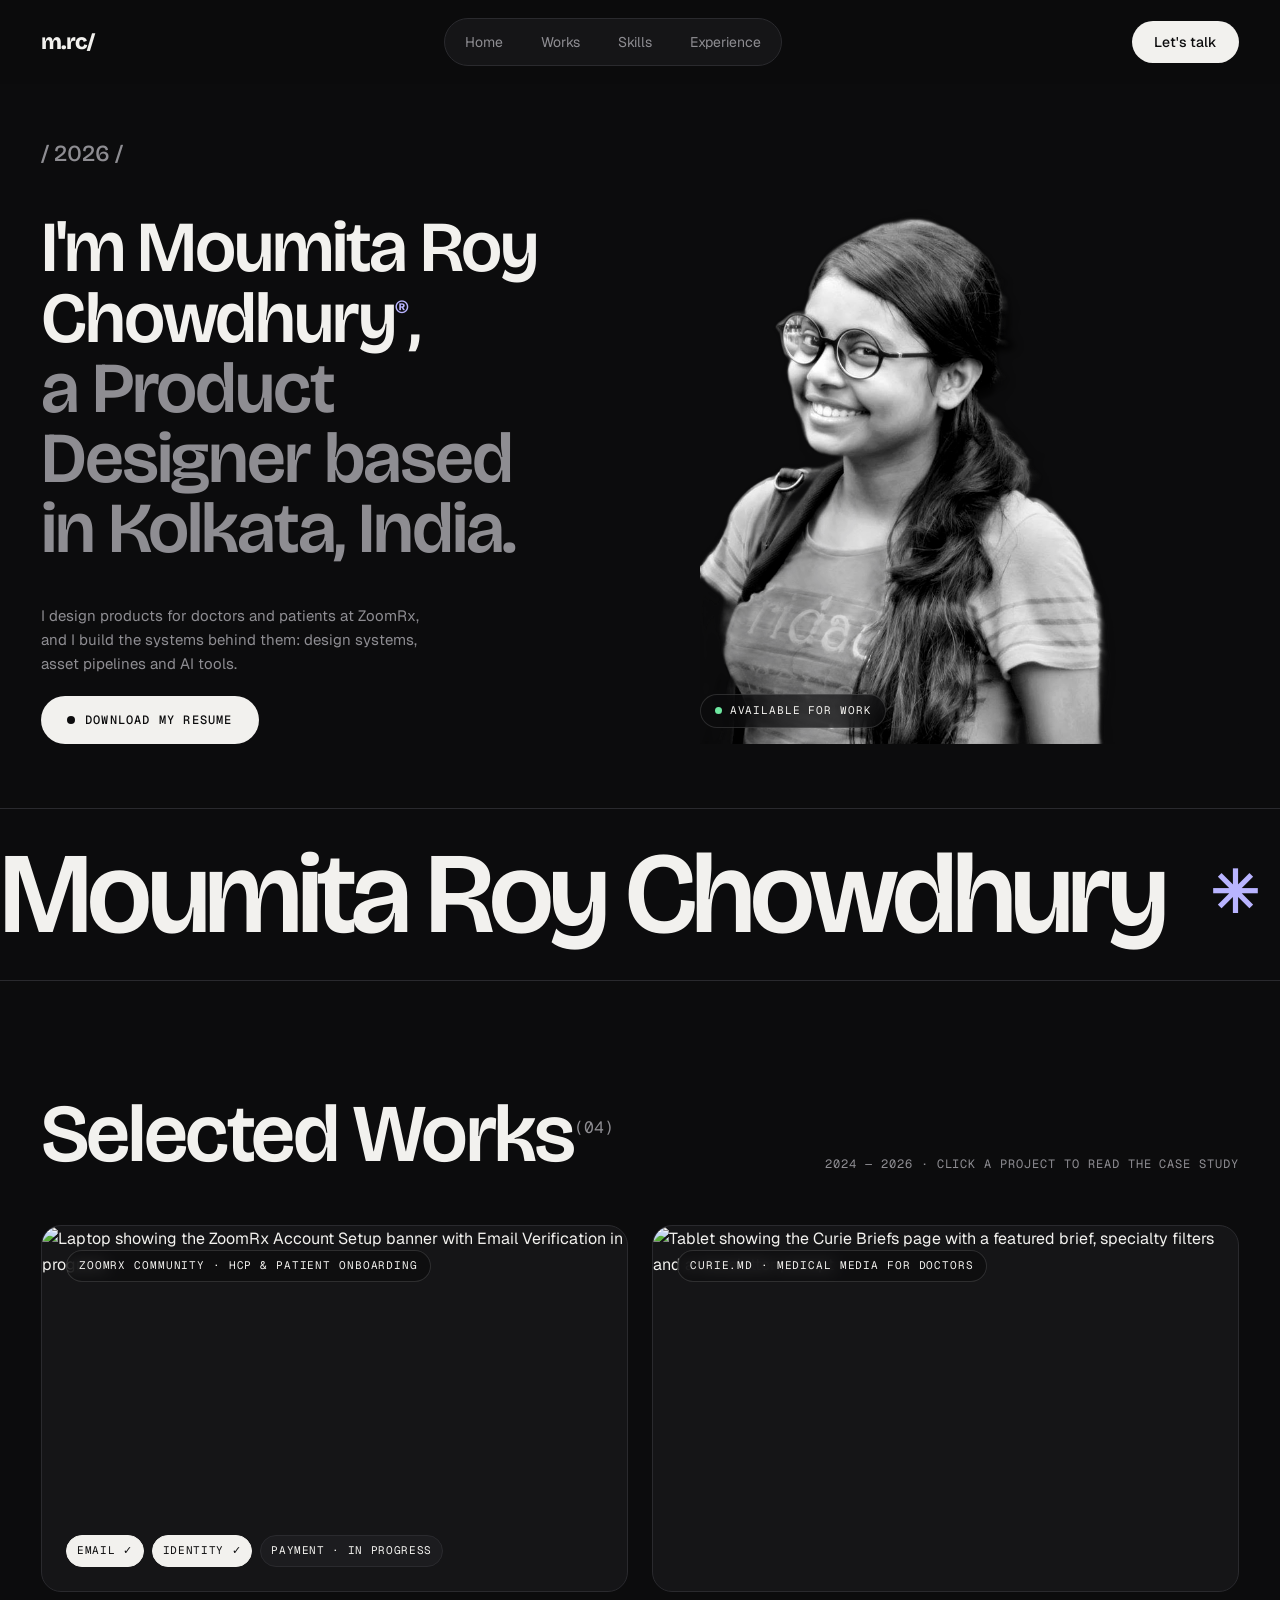
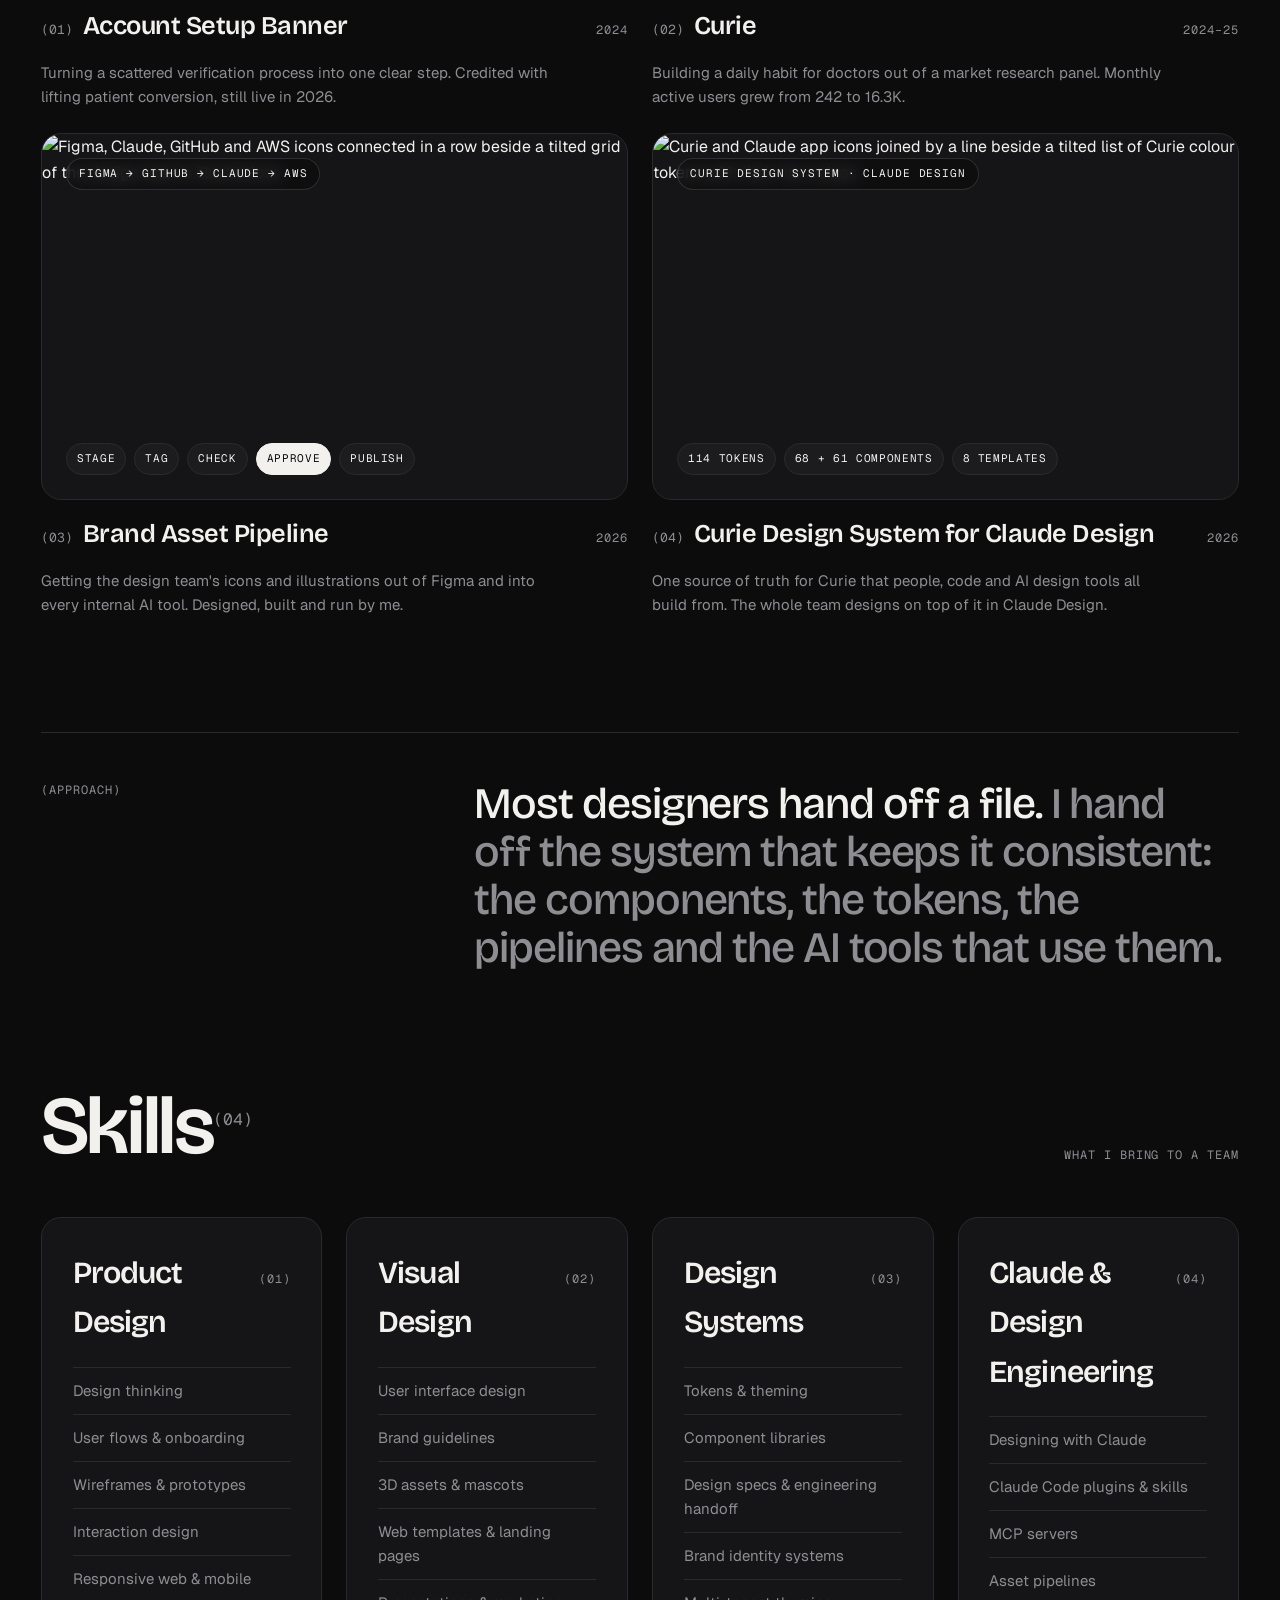
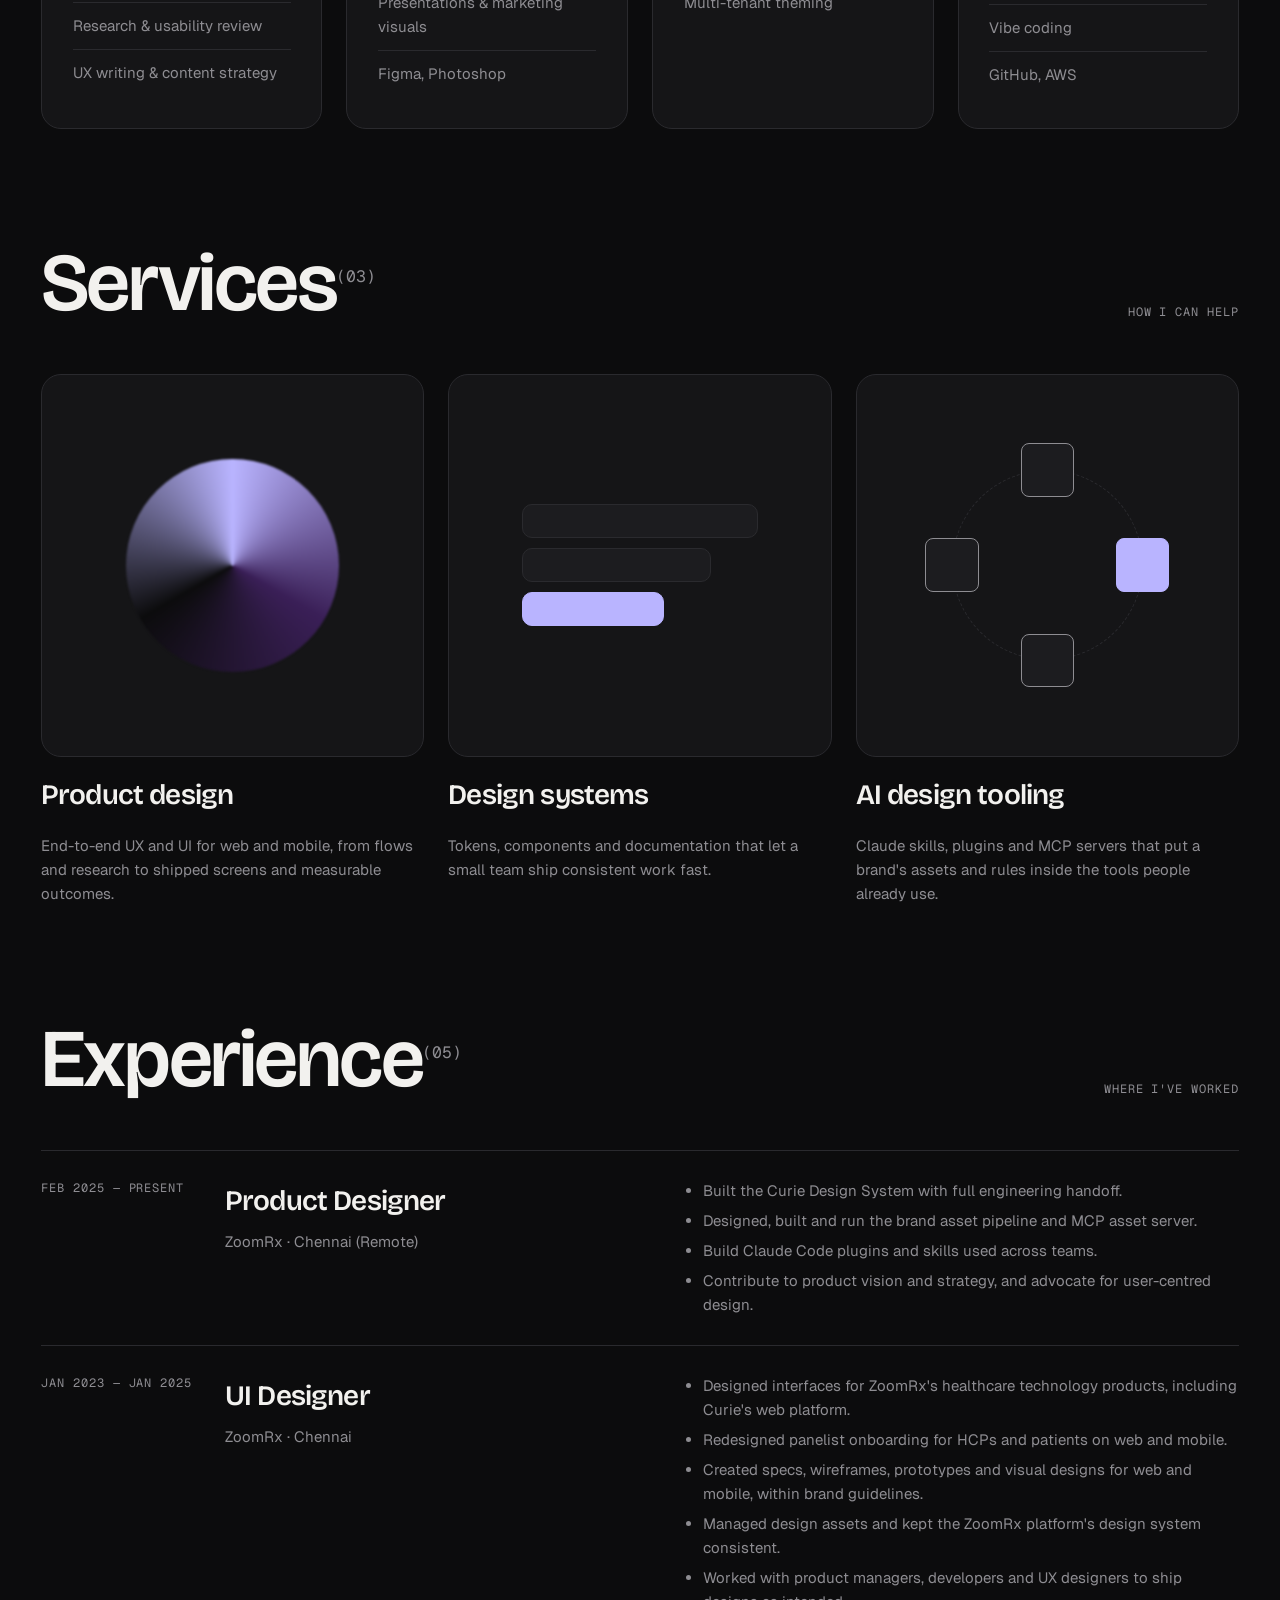
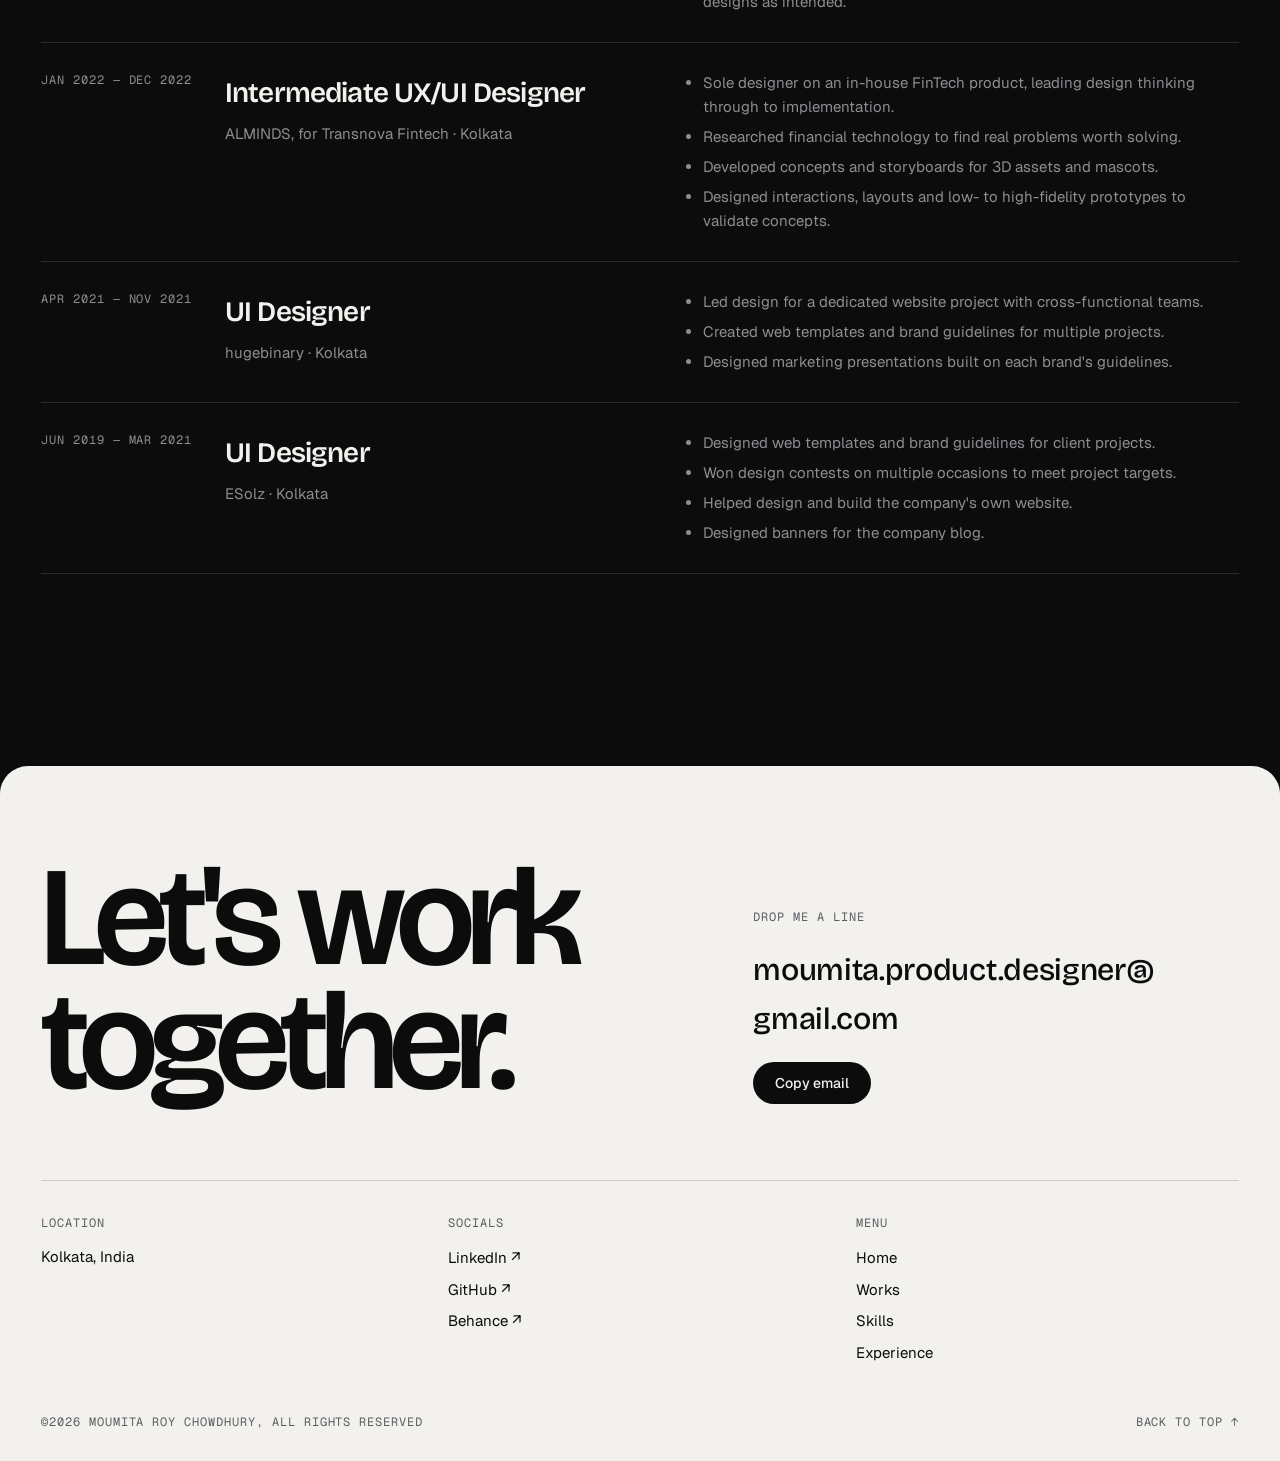
==== index.html @ 8d5f1457 "initial commit commit" ====
<!doctype html>
<html lang="en">
<head>
<meta charset="utf-8">
<meta name="viewport" content="width=device-width, initial-scale=1">
<title>Moumita Roy Chowdhury</title>
<meta name="description" content="Moumita Roy Chowdhury, product designer based in Kolkata, India. Designs products and builds the systems behind them.">
<link rel="preconnect" href="https://fonts.googleapis.com">
<link rel="preconnect" href="https://fonts.gstatic.com" crossorigin>
<link rel="stylesheet" href="https://fonts.googleapis.com/css2?family=Bricolage+Grotesque:opsz,wght@12..96,400..800&family=Geist:wght@400;500;600&family=Geist+Mono:wght@400;500&display=swap">
<link rel="stylesheet" href="styles.css">
</head>
<body>


<header class="nav">
  <div class="wrap">
    <a class="logo" href="#top">m.rc/</a>
    <ul id="nav-links">
      <li><a href="#top">Home</a></li>
      <li><a href="#work">Works</a></li>
      <li><a href="#skills">Skills</a></li>
      <li><a href="#experience">Experience</a></li>
    </ul>
    <a class="btn" href="#contact">Let's talk</a>
    <button class="menu-btn" type="button" aria-expanded="false" aria-controls="nav-links" aria-label="Open menu"><span></span><span></span></button>
  </div>
</header>

<main id="top">
  <section class="wrap hero">
    <div class="hero-text">
      <span class="year">/ 2026 /</span>
      <h1>I'm Moumita Roy Chowdhury<sup>®</sup>, <span class="dim">a Product Designer based in Kolkata, India.</span></h1>
      <div class="hero-foot">
        <p>I design products for doctors and patients at ZoomRx, and I build the systems behind them: design systems, asset pipelines and AI tools.</p>
        <a class="btn caps" href="Resume-Moumita.pdf" target="_blank" rel="noopener" type="application/pdf"><span class="dot"></span>Download my resume</a>
      </div>
    </div>
    <figure class="hero-img">
      <img src="moumita.png" alt="Cut-out portrait of Moumita Roy Chowdhury, smiling, wearing round glasses">
      <figcaption><span class="chip"><span class="live"></span>Available for work</span></figcaption>
    </figure>
  </section>

  <div class="marquee" aria-hidden="true">
    <div class="track">
      <span>Moumita Roy Chowdhury <i>✳</i></span><span class="outline">Product Designer <i>✳</i></span><span>Systems Builder <i>✳</i></span><span class="outline">Kolkata <i>✳</i></span>
      <span>Moumita Roy Chowdhury <i>✳</i></span><span class="outline">Product Designer <i>✳</i></span><span>Systems Builder <i>✳</i></span><span class="outline">Kolkata <i>✳</i></span>
    </div>
  </div>

  <section class="wrap sec" id="work">
    <div class="head">
      <h2>Selected Works<sup>(04)</sup></h2>
      <span class="mono">2024 — 2026 · click a project to read the case study</span>
    </div>
    <div class="grid">
      <a class="card" href="account-setup-banner.html">
        <div class="cover"><img class="thumb" src="images/account-setup-banner.webp" alt="Laptop showing the ZoomRx Account Setup banner with Email Verification in progress"><div class="tags"><small>ZoomRx Community · HCP &amp; patient onboarding</small><div class="steps"><b class="on">Email ✓</b><b class="on">Identity ✓</b><b>Payment · In progress</b></div></div><span class="view">View</span></div>
        <div class="card-row"><h3><span>(01)</span>Account Setup Banner</h3><span class="mono">2024</span></div>
        <p>Turning a scattered verification process into one clear step. Credited with lifting patient conversion, still live in 2026.</p>
      </a>
      <a class="card" href="curie.html">
        <div class="cover"><img class="thumb" src="images/curie.webp" alt="Tablet showing the Curie Briefs page with a featured brief, specialty filters and a newsletter prompt"><div class="tags"><small>curie.md · Medical media for doctors</small></div><span class="view">View</span></div>
        <div class="card-row"><h3><span>(02)</span>Curie</h3><span class="mono">2024–25</span></div>
        <p>Building a daily habit for doctors out of a market research panel. Monthly active users grew from 242 to 16.3K.</p>
      </a>
      <a class="card" href="brand-asset-pipeline.html">
        <div class="cover"><img class="thumb" src="images/brand-asset-pipeline.webp" alt="Figma, Claude, GitHub and AWS icons connected in a row beside a tilted grid of the design team's illustrations"><div class="tags"><small>Figma → GitHub → Claude → AWS</small><div class="steps"><b>Stage</b><b>Tag</b><b>Check</b><b class="on">Approve</b><b>Publish</b></div></div><span class="view">View</span></div>
        <div class="card-row"><h3><span>(03)</span>Brand Asset Pipeline</h3><span class="mono">2026</span></div>
        <p>Getting the design team's icons and illustrations out of Figma and into every internal AI tool. Designed, built and run by me.</p>
      </a>
      <a class="card" href="curie-design-system.html">
        <div class="cover"><img class="thumb" src="images/curie-design-system.webp" alt="Curie and Claude app icons joined by a line beside a tilted list of Curie colour tokens with their hex values"><div class="tags"><small>Curie Design System · Claude Design</small><div class="steps"><b>114 tokens</b><b>68 + 61 components</b><b>8 templates</b></div></div><span class="view">View</span></div>
        <div class="card-row"><h3><span>(04)</span>Curie Design System for Claude Design</h3><span class="mono">2026</span></div>
        <p>One source of truth for Curie that people, code and AI design tools all build from. The whole team designs on top of it in Claude Design.</p>
      </a>
    </div>
  </section>

  <section class="wrap">
    <div class="manifesto">
      <span class="mono">(Approach)</span>
      <p class="big">Most designers hand off a file. <span>I hand off the system that keeps it consistent: the components, the tokens, the pipelines and the AI tools that use them.</span></p>
    </div>
  </section>

  <section class="wrap sec" id="skills">
    <div class="head">
      <h2>Skills<sup>(04)</sup></h2>
      <span class="mono">What I bring to a team</span>
    </div>
    <div class="skills">
      <div class="skill"><div class="skill-top"><h3>Product Design</h3><span class="mono">(01)</span></div>
        <ul><li>Design thinking</li><li>User flows &amp; onboarding</li><li>Wireframes &amp; prototypes</li><li>Interaction design</li><li>Responsive web &amp; mobile</li><li>Research &amp; usability review</li><li>UX writing &amp; content strategy</li></ul></div>
      <div class="skill"><div class="skill-top"><h3>Visual Design</h3><span class="mono">(02)</span></div>
        <ul><li>User interface design</li><li>Brand guidelines</li><li>3D assets &amp; mascots</li><li>Web templates &amp; landing pages</li><li>Presentations &amp; marketing visuals</li><li>Figma, Photoshop</li></ul></div>
      <div class="skill"><div class="skill-top"><h3>Design Systems</h3><span class="mono">(03)</span></div>
        <ul><li>Tokens &amp; theming</li><li>Component libraries</li><li>Design specs &amp; engineering handoff</li><li>Brand identity systems</li><li>Multi-tenant theming</li></ul></div>
      <div class="skill"><div class="skill-top"><h3>Claude &amp; Design Engineering</h3><span class="mono">(04)</span></div>
        <ul><li>Designing with Claude</li><li>Claude Code plugins &amp; skills</li><li>MCP servers</li><li>Asset pipelines</li><li>Vibe coding</li><li>GitHub, AWS</li></ul></div>
    </div>
  </section>

  <section class="wrap sec" style="padding-top:0">
    <div class="head">
      <h2>Services<sup>(03)</sup></h2>
      <span class="mono">How I can help</span>
    </div>
    <div class="services">
      <div class="svc"><div class="svc-art"><div class="orb"></div></div><h3>Product design</h3><p>End-to-end UX and UI for web and mobile, from flows and research to shipped screens and measurable outcomes.</p></div>
      <div class="svc"><div class="svc-art"><div class="stack"><i></i><i></i><i></i></div></div><h3>Design systems</h3><p>Tokens, components and documentation that let a small team ship consistent work fast.</p></div>
      <div class="svc"><div class="svc-art"><div class="nodes"><i></i><i></i><i></i><i></i></div></div><h3>AI design tooling</h3><p>Claude skills, plugins and MCP servers that put a brand's assets and rules inside the tools people already use.</p></div>
    </div>
  </section>

  <section class="wrap sec" id="experience" style="padding-top:0">
    <div class="head">
      <h2>Experience<sup>(05)</sup></h2>
      <span class="mono">Where I've worked</span>
    </div>
    <div class="exp">
      <div class="job">
        <span class="mono">Feb 2025 — Present</span>
        <div><h3>Product Designer</h3><p class="where">ZoomRx · Chennai (Remote)</p></div>
        <ul>
          <li>Built the Curie Design System with full engineering handoff.</li>
          <li>Designed, built and run the brand asset pipeline and MCP asset server.</li>
          <li>Build Claude Code plugins and skills used across teams.</li>
          <li>Contribute to product vision and strategy, and advocate for user-centred design.</li>
        </ul>
      </div>
      <div class="job">
        <span class="mono">Jan 2023 — Jan 2025</span>
        <div><h3>UI Designer</h3><p class="where">ZoomRx · Chennai</p></div>
        <ul>
          <li>Designed interfaces for ZoomRx's healthcare technology products, including Curie's web platform.</li>
          <li>Redesigned panelist onboarding for HCPs and patients on web and mobile.</li>
          <li>Created specs, wireframes, prototypes and visual designs for web and mobile, within brand guidelines.</li>
          <li>Managed design assets and kept the ZoomRx platform's design system consistent.</li>
          <li>Worked with product managers, developers and UX designers to ship designs as intended.</li>
        </ul>
      </div>
      <div class="job">
        <span class="mono">Jan 2022 — Dec 2022</span>
        <div><h3>Intermediate UX/UI Designer</h3><p class="where">ALMINDS, for Transnova Fintech · Kolkata</p></div>
        <ul>
          <li>Sole designer on an in-house FinTech product, leading design thinking through to implementation.</li>
          <li>Researched financial technology to find real problems worth solving.</li>
          <li>Developed concepts and storyboards for 3D assets and mascots.</li>
          <li>Designed interactions, layouts and low- to high-fidelity prototypes to validate concepts.</li>
        </ul>
      </div>
      <div class="job">
        <span class="mono">Apr 2021 — Nov 2021</span>
        <div><h3>UI Designer</h3><p class="where">hugebinary · Kolkata</p></div>
        <ul>
          <li>Led design for a dedicated website project with cross-functional teams.</li>
          <li>Created web templates and brand guidelines for multiple projects.</li>
          <li>Designed marketing presentations built on each brand's guidelines.</li>
        </ul>
      </div>
      <div class="job">
        <span class="mono">Jun 2019 — Mar 2021</span>
        <div><h3>UI Designer</h3><p class="where">ESolz · Kolkata</p></div>
        <ul>
          <li>Designed web templates and brand guidelines for client projects.</li>
          <li>Won design contests on multiple occasions to meet project targets.</li>
          <li>Helped design and build the company's own website.</li>
          <li>Designed banners for the company blog.</li>
        </ul>
      </div>
    </div>
  </section>
</main>

<footer class="footer" id="contact">
  <div class="wrap">
    <div class="f-top">
      <h2>Let's work<br>together.</h2>
      <div class="f-cta">
        <span class="mono">Drop me a line</span>
        <span class="mail" id="email">moumita.product.designer@<br>gmail.com</span>
        <button class="copy" id="copyBtn" type="button">Copy email</button>
      </div>
    </div>
    <div class="f-grid">
      <div><span class="mono">Location</span><p>Kolkata, India</p></div>
      <div><span class="mono">Socials</span><ul><li><a href="https://www.linkedin.com/in/moumita-roy-chowdhury-359798179/" target="_blank" rel="noopener">LinkedIn ↗</a></li><li><a href="https://github.com/" target="_blank" rel="noopener">GitHub ↗</a></li><li><a href="https://www.behance.net/" target="_blank" rel="noopener">Behance ↗</a></li></ul></div>
      <div><span class="mono">Menu</span><ul><li><a href="#top">Home</a></li><li><a href="#work">Works</a></li><li><a href="#skills">Skills</a></li><li><a href="#experience">Experience</a></li></ul></div>
    </div>
    <div class="f-bottom">
      <span class="mono">©2026 Moumita Roy Chowdhury, all rights reserved</span>
      <a class="mono" href="#top" style="text-decoration:none">Back to top ↑</a>
    </div>
  </div>
</footer>


<script>
(function(){
  var nav=document.querySelector('.nav'),mb=document.querySelector('.menu-btn');
  if(nav&&mb){
    function setMenu(o){nav.classList.toggle('open',o);mb.setAttribute('aria-expanded',o);mb.setAttribute('aria-label',o?'Close menu':'Open menu')}
    mb.addEventListener('click',function(){setMenu(!nav.classList.contains('open'))});
    nav.querySelectorAll('ul a').forEach(function(a){a.addEventListener('click',function(){setMenu(false)})});
    document.addEventListener('keydown',function(e){if(e.key==='Escape')setMenu(false)});
  }
  var btn=document.getElementById('copyBtn'),el=document.getElementById('email');
  btn.addEventListener('click',function(){
    var t=el.textContent.trim();
    function done(){btn.textContent='Copied';setTimeout(function(){btn.textContent='Copy email'},1800)}
    function fb(){var r=document.createRange();r.selectNodeContents(el);var s=getSelection();s.removeAllRanges();s.addRange(r);btn.textContent='Selected, press Ctrl+C'}
    try{navigator.clipboard.writeText(t).then(done,fb)}catch(e){fb()}
  });
})();
</script>

</body>
</html>
---- styles.css ----
:root{
  --bg:#0C0C0D; --panel:#151517; --panel-2:#1C1C1F; --ink:#F2F1EE; --muted:#8E8D92; --line:#2A2A2E;
  --accent:#B9B4FF; --on-ink:#0C0C0D;
  --f-display:"Bricolage Grotesque","Helvetica Neue",Arial,sans-serif;
  --f-body:"Geist","Helvetica Neue",Arial,sans-serif;
  --f-mono:"Geist Mono",ui-monospace,Menlo,monospace;
  --gutter:clamp(16px,3.2vw,48px);
  color-scheme:dark;
}
*{box-sizing:border-box}
html{scroll-behavior:smooth}
body{background:var(--bg);color:var(--ink);font:400 16px/1.6 var(--f-body);margin:0;-webkit-font-smoothing:antialiased}
@media (prefers-reduced-motion:reduce){html{scroll-behavior:auto}*{animation:none!important;transition:none!important}}
a{color:inherit}
:focus-visible{outline:2px solid var(--accent);outline-offset:3px;border-radius:6px}
h1,h2,h3{font-family:var(--f-display);font-weight:700;margin:0;letter-spacing:-.03em;text-wrap:balance}
p{margin:0}
.wrap{padding-inline:var(--gutter);max-width:1480px;margin:0 auto}
.mono{font-family:var(--f-mono);font-size:12px;letter-spacing:.08em;text-transform:uppercase;color:var(--muted)}
.btn{display:inline-flex;align-items:center;gap:10px;background:var(--ink);color:var(--on-ink);text-decoration:none;border:0;cursor:pointer;font:500 14px var(--f-body);padding:12px 22px;border-radius:999px;transition:transform .2s,background .2s}
.btn:hover{background:var(--accent);transform:translateY(-1px)}
.btn.caps{font-family:var(--f-mono);font-size:12px;letter-spacing:.1em;text-transform:uppercase;padding:16px 26px}
.btn .dot{width:8px;height:8px;border-radius:50%;background:currentColor}

/* nav */
.nav{position:sticky;top:env(safe-area-inset-top,0px);z-index:20;background:color-mix(in srgb,var(--bg) 82%,transparent);backdrop-filter:blur(12px)}
.nav .wrap{display:flex;align-items:center;justify-content:space-between;gap:16px;padding-block:18px}
.logo{font-family:var(--f-display);font-weight:800;font-size:22px;text-decoration:none;letter-spacing:-.04em}
.nav ul{display:flex;gap:6px;list-style:none;margin:0;padding:4px;border:1px solid var(--line);border-radius:999px;background:var(--panel)}
.nav ul a{display:block;text-decoration:none;font-size:14px;color:var(--muted);padding:8px 16px;border-radius:999px;transition:background .2s,color .2s}
.nav ul a:hover{background:var(--panel-2);color:var(--ink)}
.menu-btn{display:none;width:44px;height:44px;border-radius:50%;border:1px solid var(--line);background:var(--panel);cursor:pointer;flex-direction:column;align-items:center;justify-content:center;gap:5px;padding:0}
.menu-btn span{display:block;width:16px;height:1.5px;background:var(--ink);transition:transform .2s}
.nav.open .menu-btn span:first-child{transform:translateY(3.25px) rotate(45deg)}
.nav.open .menu-btn span:last-child{transform:translateY(-3.25px) rotate(-45deg)}
@media (max-width:820px){
  .nav .wrap{flex-wrap:wrap}
  .nav .logo{margin-right:auto}
  .menu-btn{display:inline-flex}
  .nav ul{display:none;order:3;flex-basis:100%;flex-direction:column;gap:2px;border-radius:16px;padding:6px}
  .nav.open ul{display:flex}
  .nav ul a{padding:12px 14px;font-size:16px;color:var(--ink);border-radius:10px}
}

/* hero */
.hero{display:grid;grid-template-columns:minmax(0,1.15fr) minmax(0,1fr);gap:clamp(20px,3vw,40px);padding-block:clamp(24px,4vw,56px) clamp(32px,5vw,64px);align-items:end}
.hero-text{display:flex;flex-direction:column;justify-content:space-between;gap:40px;min-width:0}
.year{font-family:var(--f-display);font-weight:500;font-size:clamp(18px,1.8vw,24px);color:var(--muted);letter-spacing:-.01em}
.hero h1{font-size:clamp(40px,5.6vw,88px);line-height:.98;font-weight:600}
.hero h1 .dim{color:var(--muted)}
.hero h1 sup{font-size:.32em;vertical-align:super;font-family:var(--f-mono);color:var(--accent);letter-spacing:0}
.hero-foot{display:flex;justify-content:space-between;align-items:end;gap:20px;flex-wrap:wrap}
.hero-foot p{max-width:40ch;color:var(--muted);font-size:15px}
.hero-img{position:relative;margin:0;display:flex;flex-direction:column;justify-content:flex-end;min-width:0}
.hero-img img{display:block;width:100%;max-width:100%;height:auto;filter:contrast(1.05)}
.hero-img figcaption{position:absolute;left:0;right:0;bottom:16px;display:flex;justify-content:space-between;gap:12px}
.chip{background:color-mix(in srgb,var(--bg) 70%,transparent);backdrop-filter:blur(8px);border:1px solid color-mix(in srgb,var(--ink) 14%,transparent);border-radius:999px;padding:7px 14px;font-family:var(--f-mono);font-size:11px;letter-spacing:.08em;text-transform:uppercase}
.chip .live{display:inline-block;width:7px;height:7px;border-radius:50%;background:#6EE7A0;margin-right:8px;box-shadow:0 0 0 0 rgba(110,231,160,.6);animation:pulse 2s infinite}
@keyframes pulse{70%{box-shadow:0 0 0 8px rgba(110,231,160,0)}100%{box-shadow:0 0 0 0 rgba(110,231,160,0)}}
@media (max-width:900px){.hero{grid-template-columns:1fr}.hero-img{max-width:520px}}

/* marquee */
.marquee{border-block:1px solid var(--line);overflow:hidden;padding-block:clamp(16px,2.4vw,28px)}
.track{display:flex;width:max-content;animation:scroll 38s linear infinite}
.track span{font-family:var(--f-display);font-weight:600;font-size:clamp(48px,9vw,140px);line-height:1;letter-spacing:-.04em;white-space:nowrap;padding-right:.4em;display:flex;align-items:center;gap:.4em}
.track span i{font-style:normal;color:var(--accent);font-size:.5em}
.track span.outline{color:transparent;-webkit-text-stroke:1.5px var(--ink)}
@keyframes scroll{to{transform:translateX(-50%)}}

/* section heads */
section{scroll-margin-top:80px}
.sec{padding-block:clamp(64px,9vw,128px)}
.head{display:flex;justify-content:space-between;align-items:end;gap:16px;flex-wrap:wrap;margin-bottom:clamp(28px,4vw,56px)}
.head h2{font-size:clamp(40px,6.4vw,96px);line-height:.95;font-weight:600}
.head h2 sup{font-family:var(--f-mono);font-size:.2em;color:var(--muted);vertical-align:super;letter-spacing:0;font-weight:400}

/* work grid */
.grid{display:grid;grid-template-columns:repeat(2,minmax(0,1fr));gap:clamp(16px,2vw,24px)}
.card{all:unset;box-sizing:border-box;cursor:pointer;text-decoration:none;color:inherit;display:flex;flex-direction:column;gap:14px;min-width:0}
.card:focus-visible{outline:2px solid var(--accent);outline-offset:6px;border-radius:20px}
.cover{position:relative;aspect-ratio:16/10;border-radius:20px;overflow:hidden;background:var(--panel);border:1px solid var(--line);transition:transform .5s cubic-bezier(.2,.7,.2,1)}
.card:hover .cover{transform:scale(.985)}
.thumb{position:absolute;inset:0;width:100%;height:100%;object-fit:cover;display:block}
.cover .view{position:absolute;top:50%;left:50%;width:96px;height:96px;margin:-48px 0 0 -48px;border-radius:50%;background:var(--ink);color:var(--on-ink);display:grid;place-items:center;font-family:var(--f-mono);font-size:11px;letter-spacing:.1em;text-transform:uppercase;transform:scale(0);transition:transform .35s cubic-bezier(.2,.7,.2,1)}
.card:hover .view,.card:focus-visible .view{transform:scale(1)}
.cover::after{content:"";position:absolute;inset:0;z-index:1;background:rgba(0,0,0,.55);opacity:0;pointer-events:none;transition:opacity .35s ease}
a.card:hover .cover::after,a.card:focus-visible .cover::after{opacity:1}
.cover .view{z-index:2}
.card-row{display:flex;justify-content:space-between;align-items:baseline;gap:4px 12px;flex-wrap:wrap}
.card-row h3{font-size:clamp(20px,2vw,28px);font-weight:600;letter-spacing:-.02em}
.card-row h3 span{font-family:var(--f-mono);font-size:13px;font-weight:400;color:var(--muted);letter-spacing:0;margin-right:10px}
.card p{color:var(--muted);font-size:15px;max-width:52ch}
@media (max-width:760px){.grid{grid-template-columns:1fr}}

/* tags overlaid on thumbnails */
.tags{position:absolute;inset:0;padding:clamp(14px,2vw,24px);display:flex;flex-direction:column;justify-content:space-between;align-items:flex-start;pointer-events:none}
.tags small{font-family:var(--f-mono);font-size:11px;letter-spacing:.08em;text-transform:uppercase;color:var(--ink);background:color-mix(in srgb,var(--bg) 70%,transparent);backdrop-filter:blur(8px);border:1px solid color-mix(in srgb,var(--ink) 14%,transparent);border-radius:999px;padding:6px 12px}
.steps{display:flex;gap:8px;flex-wrap:wrap}
.steps b{font-family:var(--f-mono);font-weight:400;font-size:11px;letter-spacing:.06em;text-transform:uppercase;padding:6px 10px;border-radius:999px;border:1px solid var(--line);background:var(--panel-2)}
.steps b.on{background:var(--ink);color:var(--on-ink);border-color:var(--ink)}

/* manifesto */
.manifesto{display:grid;grid-template-columns:minmax(0,1fr) minmax(0,2fr);gap:clamp(24px,4vw,64px);border-top:1px solid var(--line);padding-top:clamp(32px,4vw,48px)}
.manifesto p.big{font-family:var(--f-display);font-weight:500;font-size:clamp(26px,3.4vw,50px);line-height:1.1;letter-spacing:-.025em;text-wrap:balance}
.manifesto p.big span{color:var(--muted)}
@media (max-width:760px){.manifesto{grid-template-columns:1fr}}

/* skills */
.skills{display:grid;grid-template-columns:repeat(4,minmax(0,1fr));gap:clamp(16px,2vw,24px)}
.skill{background:var(--panel);border:1px solid var(--line);border-radius:20px;padding:clamp(20px,2.4vw,32px);display:flex;flex-direction:column;gap:20px;min-width:0}
.skill-top{display:flex;justify-content:space-between;align-items:baseline;gap:12px}
.skill h3{font-size:clamp(24px,2.4vw,32px);font-weight:600}
.skill ul{list-style:none;margin:0;padding:0}
.skill li{padding-block:11px;border-top:1px solid var(--line);color:var(--muted);font-size:15px;display:flex;justify-content:space-between;gap:12px;transition:color .2s,padding .2s}
.skill li:hover{color:var(--ink);padding-left:6px}
@media (max-width:1100px){.skills{grid-template-columns:repeat(2,minmax(0,1fr))}}
@media (max-width:640px){.skills{grid-template-columns:1fr}}

/* services */
.services{display:grid;grid-template-columns:repeat(3,minmax(0,1fr));gap:clamp(16px,2vw,24px)}
.svc{display:flex;flex-direction:column;gap:16px;min-width:0}
.svc-art{aspect-ratio:1/1;border-radius:20px;background:var(--panel);border:1px solid var(--line);overflow:hidden;position:relative;display:grid;place-items:center}
.svc h3{font-size:clamp(22px,2.2vw,30px);font-weight:600}
.svc p{color:var(--muted);font-size:15px}
.orb{width:56%;aspect-ratio:1;border-radius:50%;background:conic-gradient(from 0deg,#B9B4FF,#3A1F57,#0C0C0D,#B9B4FF);filter:blur(1px);animation:spin 14s linear infinite}
.stack{display:grid;gap:10px;width:62%}
.stack i{display:block;height:34px;border-radius:10px;background:var(--panel-2);border:1px solid var(--line);animation:slide 4s ease-in-out infinite}
.stack i:nth-child(2){width:80%;animation-delay:.3s}.stack i:nth-child(3){width:60%;animation-delay:.6s;background:var(--accent);border-color:var(--accent)}
.nodes{position:relative;width:64%;aspect-ratio:1}
.nodes i{position:absolute;width:22%;aspect-ratio:1;border-radius:8px;border:1px solid var(--muted);background:var(--panel-2)}
.nodes i:nth-child(1){left:0;top:39%}.nodes i:nth-child(2){left:39%;top:0}.nodes i:nth-child(3){left:39%;bottom:0}.nodes i:nth-child(4){right:0;top:39%;background:var(--accent);border-color:var(--accent);animation:blink 2.4s infinite}
.nodes::before{content:"";position:absolute;inset:11%;border:1px dashed var(--line);border-radius:50%;animation:spin 20s linear infinite}
@keyframes spin{to{transform:rotate(360deg)}}
@keyframes slide{50%{transform:translateX(8%)}}
@keyframes blink{50%{opacity:.4}}
@media (max-width:900px){.services{grid-template-columns:1fr}.svc-art{aspect-ratio:16/9}}

/* experience */
.exp{border-top:1px solid var(--line)}
.job{display:grid;grid-template-columns:minmax(0,10em) minmax(0,1.1fr) minmax(0,1.4fr);gap:24px;padding-block:28px;border-bottom:1px solid var(--line);transition:background .2s}
.job h3{font-size:clamp(22px,2.2vw,30px);font-weight:600}
.job .where{color:var(--muted);margin-top:6px;font-size:15px}
.job ul{margin:0;padding-left:18px;color:var(--muted);font-size:15px;display:grid;gap:6px}
.job.todo{opacity:.5}
@media (max-width:760px){.job{grid-template-columns:1fr;gap:10px}}

/* footer */
.footer{background:var(--ink);color:var(--on-ink);border-radius:28px 28px 0 0;margin-top:clamp(40px,6vw,80px);padding-block:clamp(48px,7vw,96px) 28px}
.footer .mono{color:#5E5D62}
.f-top{display:grid;grid-template-columns:minmax(0,1.4fr) minmax(0,1fr);gap:32px;align-items:end}
.footer h2{font-size:clamp(56px,11vw,180px);line-height:.88;letter-spacing:-.055em;font-weight:600}
.f-cta{display:flex;flex-direction:column;gap:18px;align-items:flex-start}
.mail{font-family:var(--f-display);font-size:clamp(20px,2.4vw,32px);font-weight:500;letter-spacing:-.01em;user-select:all;overflow-wrap:anywhere}
.copy{background:var(--on-ink);color:var(--ink);border:0;border-radius:999px;padding:12px 22px;font:500 14px var(--f-body);cursor:pointer}
.copy:hover{background:#3A3A40}
.f-grid{display:grid;grid-template-columns:repeat(3,minmax(0,1fr));gap:24px;margin-top:clamp(48px,6vw,80px);padding-top:28px;border-top:1px solid #CFCDC8}
.f-grid ul{list-style:none;margin:10px 0 0;padding:0;display:grid;gap:6px}
.f-grid a{text-decoration:none;font-size:15px}
.f-grid a:hover{text-decoration:underline}
.f-grid p{font-size:15px;margin-top:10px}
.f-bottom{display:flex;justify-content:space-between;gap:16px;flex-wrap:wrap;margin-top:48px}
@media (max-width:760px){.f-top,.f-grid{grid-template-columns:1fr}}

/* case study page */
.case-head{max-width:1100px;padding-block:clamp(32px,5vw,72px) clamp(28px,4vw,48px)}
.back{display:inline-flex;align-items:center;gap:8px;text-decoration:none;margin-bottom:clamp(28px,4vw,48px);transition:color .2s}
.back:hover{color:var(--ink)}
.case-thumb{margin:0 0 clamp(28px,4vw,48px);aspect-ratio:16/10;border-radius:20px;overflow:hidden;background:var(--panel);border:1px solid var(--line)}
.case-thumb img{width:100%;height:100%;object-fit:cover;display:block}
.case-head h1{font-size:clamp(44px,7vw,112px);line-height:.95;font-weight:600;margin:14px 0 18px}
.case-head h1.long{font-size:clamp(36px,5vw,72px);line-height:1}
.case-head h1 .dim{color:var(--muted)}
.case-head p.lede{color:var(--muted);font-size:clamp(17px,1.6vw,21px);max-width:60ch}
.case-page{max-width:1100px;padding-bottom:clamp(48px,7vw,96px)}
.next{display:flex;justify-content:space-between;align-items:end;gap:16px;flex-wrap:wrap;border-top:1px solid var(--line);padding-block:clamp(32px,4vw,48px);text-decoration:none}
.next h2{font-size:clamp(36px,6vw,88px);line-height:.95;font-weight:600;transition:color .2s}
.next:hover h2{color:var(--accent)}
.case{display:grid;grid-template-columns:minmax(0,1fr);gap:36px}
.facts{display:grid;grid-template-columns:repeat(auto-fit,minmax(180px,1fr));gap:1px;background:var(--line);border:1px solid var(--line);border-radius:14px;overflow:hidden}
.facts div{background:var(--panel);padding:16px;display:flex;flex-direction:column;gap:6px;min-width:0}
.facts p{font-size:14px;line-height:1.45}
.facts a{color:var(--accent)}
.case h3{font-size:22px;font-weight:600;margin-bottom:12px;letter-spacing:-.015em}
.two{display:grid;grid-template-columns:minmax(0,1fr) minmax(0,1fr);gap:clamp(24px,4vw,48px)}
@media (max-width:760px){.two{grid-template-columns:1fr}}
.prose p{color:var(--muted);max-width:62ch}
.prose p+p{margin-top:12px}
.prose b{color:var(--ink);font-weight:500}
.decisions{list-style:none;margin:0;padding:0;border-top:1px solid var(--line)}
.decisions li{display:grid;grid-template-columns:minmax(0,14em) minmax(0,1fr);gap:20px;padding-block:14px;border-bottom:1px solid var(--line);font-size:15px}
.decisions li b{font-weight:600}
.decisions li span{color:var(--muted)}
@media (max-width:600px){.decisions li{grid-template-columns:1fr;gap:4px}}
.scroll{overflow-x:auto}
.ba{width:100%;border-collapse:collapse;font-size:14px;font-variant-numeric:tabular-nums}
.ba th,.ba td{text-align:left;padding:10px 12px 10px 0;border-bottom:1px solid var(--line)}
.ba th{font-family:var(--f-mono);font-size:11px;letter-spacing:.06em;text-transform:uppercase;color:var(--muted);font-weight:500}
.ba td:nth-child(2){color:var(--muted)}
.ba td:last-child{font-weight:500}
.tbl{width:100%;border-collapse:collapse;font-size:14px;font-variant-numeric:tabular-nums}
.tbl th,.tbl td{text-align:left;vertical-align:top;padding:12px 16px 12px 0;border-bottom:1px solid var(--line);line-height:1.5}
.tbl th{font-family:var(--f-mono);font-size:11px;letter-spacing:.06em;text-transform:uppercase;color:var(--muted);font-weight:500}
.tbl td:first-child{font-weight:500;min-width:14em}
.tbl td+td{color:var(--muted)}
.ba td{vertical-align:top;line-height:1.5}
.sources{list-style:none;margin:0;padding:0;display:grid;gap:8px;color:var(--muted);font-size:14px}
.sources li::before{content:"— ";color:var(--line)}
.quote{border-left:3px solid var(--accent);padding:4px 0 4px 20px}
.quote p{font-family:var(--f-display);font-size:clamp(20px,2.4vw,28px);line-height:1.25;font-weight:500}
.quote cite{display:block;margin-top:10px;font-style:normal}
.big-nums{display:grid;grid-template-columns:repeat(auto-fit,minmax(150px,1fr));gap:12px}
.big-nums div{background:var(--panel);border:1px solid var(--line);border-radius:14px;padding:18px}
.big-nums b{display:block;font-family:var(--f-display);font-size:34px;line-height:1;letter-spacing:-.03em;color:var(--accent);font-variant-numeric:tabular-nums}
.big-nums span{display:block;margin-top:8px;font-size:13px;color:var(--muted)}
.flow{display:grid;grid-template-columns:repeat(5,minmax(0,1fr));gap:10px;counter-reset:s}
.flow div{border:1px solid var(--line);border-radius:14px;padding:14px;background:var(--panel);min-width:0}
.flow div::before{counter-increment:s;content:"Step " counter(s);display:block;font-family:var(--f-mono);font-size:11px;letter-spacing:.06em;text-transform:uppercase;color:var(--accent);margin-bottom:8px}
.flow b{display:block;font-size:14px;font-weight:600;line-height:1.3}
.flow span{display:block;margin-top:6px;font-size:12.5px;color:var(--muted);line-height:1.45}
.flow .gate{border-color:var(--accent)}
@media (max-width:860px){.flow{grid-template-columns:1fr 1fr}}
@media (max-width:480px){.flow{grid-template-columns:1fr}}

/* user flow + UI walkthrough */
.uf{display:grid;gap:20px;min-width:0}
.uf-stats b{font-size:28px}
.uf-legend{display:flex;flex-wrap:wrap;gap:8px;align-items:center}
.st{font-style:normal;font-family:var(--f-mono);font-size:10.5px;letter-spacing:.06em;text-transform:uppercase;padding:4px 9px;border-radius:999px;border:1px solid var(--line);color:var(--muted);white-space:nowrap;align-self:flex-start}
.st.prog{color:#7DD3FC;border-color:color-mix(in srgb,#7DD3FC 40%,transparent)}
.st.rev{color:#FBBF24;border-color:color-mix(in srgb,#FBBF24 40%,transparent)}
.st.done{color:#6EE7A0;border-color:color-mix(in srgb,#6EE7A0 40%,transparent)}
.st.fail{color:#F87171;border-color:color-mix(in srgb,#F87171 40%,transparent)}
.st.dec{color:var(--accent);border-style:dashed;border-color:var(--accent)}
.uf .prose b{color:var(--ink);font-weight:500}
.uf-lane{margin-top:12px;color:var(--ink)}
.uf-board{display:grid;grid-template-columns:repeat(5,minmax(0,1fr));gap:12px}
.uf-col{display:flex;flex-direction:column;gap:0;min-width:0}
.uf-stage{background:var(--ink);color:var(--on-ink);border-radius:12px;padding:12px 14px;display:flex;flex-direction:column;gap:2px;margin-bottom:10px}
.uf-stage .mono{color:#5E5D62;font-size:10.5px}
.uf-stage b{font-family:var(--f-display);font-size:16px;font-weight:600;letter-spacing:-.01em;line-height:1.2}
.uf-stage small{font-size:12px;color:#5E5D62}
.node{background:var(--panel);border:1px solid var(--line);border-radius:12px;padding:12px 14px;display:flex;flex-direction:column;gap:6px;min-width:0;position:relative}
.uf-col .node+.node{margin-top:22px}
.uf-col .node+.node::before{content:"";position:absolute;left:50%;top:-23px;height:22px;border-left:1px dashed var(--muted);opacity:.5}
.node b{font-size:14px;font-weight:600;line-height:1.3}
.node span{font-size:12.5px;color:var(--muted);line-height:1.45}
.node small{font-size:12px;color:#F87171;margin-top:2px}
.node.dec{border-style:dashed;border-color:color-mix(in srgb,var(--accent) 55%,transparent);background:color-mix(in srgb,var(--accent) 6%,var(--panel))}
.node.done{border-color:color-mix(in srgb,#6EE7A0 30%,var(--line))}
.node.rev{border-color:color-mix(in srgb,#FBBF24 30%,var(--line))}
.node.prog{border-color:color-mix(in srgb,#7DD3FC 30%,var(--line))}
.node.fail{border-color:color-mix(in srgb,#F87171 30%,var(--line));background:color-mix(in srgb,#F87171 5%,var(--panel))}
.node.win{border-color:#6EE7A0;background:color-mix(in srgb,#6EE7A0 8%,var(--panel))}
.opts{display:flex;flex-wrap:wrap;gap:6px}
.opts em{font-style:normal;font-size:11.5px;color:var(--ink);border:1px solid var(--line);background:var(--panel-2);border-radius:999px;padding:3px 9px}
.uf-row{display:grid;grid-template-columns:repeat(5,minmax(0,1fr));gap:12px}
.uf-seq{list-style:none;margin:0;padding:0;display:grid;grid-template-columns:repeat(5,minmax(0,1fr));gap:12px;counter-reset:ic}
.uf-seq li{background:var(--panel);border:1px solid var(--line);border-radius:12px;padding:12px 14px;display:flex;flex-direction:column;gap:6px;position:relative;min-width:0}
.uf-seq li::before{counter-increment:ic;content:counter(ic,decimal-leading-zero);font-family:var(--f-mono);font-size:10.5px;color:var(--accent)}
.uf-seq li+li::after{content:"→";position:absolute;left:-12px;top:50%;transform:translate(-50%,-50%) translateX(6px);color:var(--muted);font-size:12px}
.uf-seq b{font-size:14px;font-weight:600;line-height:1.3}
.uf-seq span{font-size:12.5px;color:var(--muted);line-height:1.45}
@media (max-width:900px){.uf-board,.uf-row,.uf-seq{grid-template-columns:repeat(2,minmax(0,1fr))}.uf-seq li+li::after{display:none}}
@media (max-width:560px){.uf-board,.uf-row,.uf-seq{grid-template-columns:1fr}}
.shots-group{display:grid;gap:0;padding-top:16px}
.shots-group > .mono{padding-bottom:4px;border-bottom:1px solid var(--line);color:var(--ink)}
.shot{display:grid;grid-template-columns:minmax(0,1.25fr) minmax(0,1fr);gap:clamp(20px,3vw,40px);align-items:start;padding-block:clamp(20px,2.6vw,32px);border-bottom:1px solid var(--line)}
.shot:last-child{border-bottom:0}
.shot a{display:block;cursor:zoom-in}
.shot img{display:block;width:100%;height:auto;border-radius:12px;border:1px solid var(--line);background:#fff;transition:border-color .2s}
.shot a:hover img{border-color:var(--accent)}
.shot-text{display:flex;flex-direction:column;gap:10px;min-width:0}
.shot-text h4{font-family:var(--f-display);font-size:clamp(20px,2vw,26px);font-weight:600;letter-spacing:-.02em;line-height:1.15;margin:0}
.shot-text p{color:var(--muted);font-size:15px;max-width:52ch}
@media (max-width:760px){.shot{grid-template-columns:1fr}}

/* long-form case study sections (Curie) */
.cs-sec{display:grid;grid-template-columns:minmax(0,1fr);gap:18px;min-width:0}
.cs-sec > h3{font-size:clamp(24px,2.6vw,32px);font-weight:600;letter-spacing:-.02em;margin:0}
.sec-label{color:var(--accent);display:block;margin-bottom:-8px}
.cs-sec > p{color:var(--muted);max-width:68ch}
.cs-sec > p b{color:var(--ink);font-weight:600}
.cs-sec > p.meta{font-size:15px}
.cs-sec h4.sub{font-family:var(--f-display);font-size:clamp(19px,1.8vw,22px);font-weight:600;letter-spacing:-.015em;margin:20px 0 0;padding-top:20px;border-top:1px solid var(--line)}
.walk-label{color:var(--ink)}
.walk{margin:0;padding:0;list-style:none;counter-reset:w;display:grid;gap:8px;max-width:72ch}
.walk li{counter-increment:w;display:grid;grid-template-columns:28px minmax(0,1fr);gap:8px;color:var(--muted);font-size:15px;line-height:1.55}
.walk li::before{content:counter(w,decimal-leading-zero);font-family:var(--f-mono);font-size:11px;color:var(--accent);padding-top:4px}

.about{display:grid;gap:24px}
.how{list-style:none;margin:0;padding:0;display:grid;grid-template-columns:repeat(4,minmax(0,1fr));gap:12px;counter-reset:how}
.how li{background:var(--panel);border:1px solid var(--line);border-radius:14px;padding:16px;display:flex;flex-direction:column;gap:6px;position:relative;min-width:0}
.how li::before{counter-increment:how;content:counter(how,decimal-leading-zero);font-family:var(--f-mono);font-size:11px;color:var(--accent)}
.how li+li::after{content:"→";position:absolute;left:-12px;top:50%;transform:translate(-50%,-50%) translateX(6px);color:var(--muted);font-size:12px}
.how b{font-family:var(--f-display);font-size:18px;font-weight:600;letter-spacing:-.01em}
.how span{font-size:13.5px;color:var(--muted);line-height:1.5}
@media (max-width:860px){.how{grid-template-columns:repeat(2,minmax(0,1fr))}.how li+li::after{display:none}}
@media (max-width:480px){.how{grid-template-columns:1fr}}

/* full-page screenshots (Curie): fixed-height frame that scrolls vertically */
.page-shot{margin:4px 0 6px;display:grid;gap:10px;min-width:0}
.ps-frame{max-height:min(78vh,760px);overflow-y:auto;overflow-x:hidden;overscroll-behavior:contain;border-radius:14px;border:1px solid var(--line);background:#120E26;scrollbar-width:thin;scrollbar-color:var(--accent) transparent}
.ps-frame::-webkit-scrollbar{width:8px}
.ps-frame::-webkit-scrollbar-thumb{background:var(--accent);border-radius:8px}
.ps-frame img{display:block;width:100%;height:auto}
.page-shot figcaption{display:flex;align-items:center;justify-content:space-between;gap:16px;flex-wrap:wrap}
.page-shot.short .ps-hint{display:none}
.page-shot figcaption a{text-decoration:none}
.page-shot figcaption a:hover{color:var(--ink)}
@media (max-width:640px){.ps-frame{max-height:62vh}}

/* separate flow sections */
.flow-jump{display:grid;grid-template-columns:repeat(2,minmax(0,1fr));gap:12px}
.flow-jump a{display:flex;flex-direction:column;gap:6px;text-decoration:none;background:var(--panel);border:1px solid var(--line);border-radius:14px;padding:18px 20px;font-family:var(--f-display);font-size:clamp(20px,2vw,26px);font-weight:600;letter-spacing:-.02em;transition:border-color .2s,background .2s}
.flow-jump a:hover{border-color:var(--accent);background:var(--panel-2)}
.flow-sec{display:grid;gap:36px;border-top:1px solid var(--line);padding-top:clamp(32px,4vw,48px);scroll-margin-top:90px}
.flow-title{display:flex;flex-direction:column;gap:8px}
.flow-title .mono{color:var(--accent)}
.flow-title h3{font-size:clamp(32px,4.4vw,56px);line-height:1;font-weight:600;letter-spacing:-.03em;margin:0}
.flow-title p{color:var(--muted);font-size:16px}
.uf-sub{font-family:var(--f-display);font-size:22px;font-weight:600;letter-spacing:-.015em;margin:0}
.via{display:block;font-size:10px;color:var(--muted);margin-bottom:2px}
.via::before{content:"→ "}
.seqline{font-size:11px;color:var(--muted);margin-left:auto}
/* patient lanes */
.pl{display:grid;grid-template-columns:minmax(0,1fr);gap:16px;background:var(--panel);border:1px solid var(--line);border-radius:16px;padding:14px;min-width:0}
.pl-head{display:flex;flex-wrap:wrap;align-items:baseline;gap:4px 12px;padding:4px 4px 0}
.pl-head .mono{color:var(--accent);font-size:11px}
.pl-head b{font-family:var(--f-display);font-size:18px;font-weight:600;line-height:1.2;letter-spacing:-.01em}
.pl-head small{font-size:13px;color:var(--muted);line-height:1.4}
.pl-steps{list-style:none;margin:0;padding:0;display:grid;grid-template-columns:repeat(var(--n),minmax(0,1fr));gap:18px;align-items:center;min-width:0}
.pl-steps > li{position:relative;min-width:0;display:flex;flex-direction:column;gap:8px}
.pl-steps > li+li::before{content:"→";position:absolute;left:-14px;top:50%;transform:translateY(-50%);color:var(--muted);font-size:12px}
.pl-steps .node{background:var(--bg)}
.pl-steps .st{white-space:normal}
.pl-steps .node.dec{background:color-mix(in srgb,var(--accent) 6%,var(--bg))}
.pl-steps .node.fail{background:color-mix(in srgb,#F87171 6%,var(--bg))}
.pl-steps .node.win{background:color-mix(in srgb,#6EE7A0 8%,var(--bg))}
.pl-rec{font-size:11px;color:#F87171;border:1px dashed color-mix(in srgb,#F87171 50%,transparent);border-radius:999px;padding:6px 12px;justify-self:start}
@media (max-width:980px){.pl-steps{grid-template-columns:repeat(2,minmax(0,1fr))}.pl-steps > li+li::before{display:none}}
@media (max-width:560px){.pl-steps,.flow-jump{grid-template-columns:1fr}}

/* card tags on phones: keep the label, drop the step chips so the thumbnail stays visible */
@media (max-width:560px){
  .tags .steps{display:none}
  .tags small{max-width:100%;white-space:nowrap;overflow:hidden;text-overflow:ellipsis;font-size:10px;padding:5px 10px}
}

/* stacked tables on phones */
@media (max-width:640px){
  .tbl,.ba{display:block}
  .tbl thead,.ba thead{display:none}
  .tbl tbody,.ba tbody{display:grid;gap:10px}
  .tbl tr,.ba tr{display:grid;gap:6px;background:var(--panel);border:1px solid var(--line);border-radius:12px;padding:14px}
  .tbl td,.ba td{display:block;padding:0;border:0;min-width:0}
  .tbl td:first-child,.ba td:first-child{min-width:0;font-weight:600;color:var(--ink);font-size:15px}
  .tbl td+td::before,.ba td+td::before{content:attr(data-label);display:block;font-family:var(--f-mono);font-size:10.5px;letter-spacing:.06em;text-transform:uppercase;color:var(--muted);opacity:.8;margin:4px 0 2px}
  .tbl td[data-label=""]::before,.ba td[data-label=""]::before{display:none}
}
@keyframes rise{from{transform:translateY(16px);opacity:.001}to{transform:none;opacity:1}}
.hero h1,.hero-img,.hero-foot{animation:rise .9s cubic-bezier(.2,.7,.2,1) both}
.hero-img{animation-delay:.1s}.hero-foot{animation-delay:.18s}

/* long-form case study (brand asset pipeline) */
.doc-intro{border-top:1px solid var(--line);padding-top:clamp(32px,4vw,48px)}
.doc-intro > h3{font-size:clamp(28px,3.4vw,44px);line-height:1.08}
.cs-sec{scroll-margin-top:90px}
.case code{font-family:var(--f-mono);font-size:.86em;color:var(--ink);background:var(--panel-2);border:1px solid var(--line);border-radius:5px;padding:1px 5px;overflow-wrap:anywhere}
.case b code{font-weight:500}
pre.code{margin:0;overflow-x:auto;background:var(--panel);border:1px solid var(--line);border-radius:12px;padding:16px 18px;font:12.5px/1.65 var(--f-mono);color:var(--ink)}
pre.code code{background:none;border:0;padding:0;font-size:inherit;overflow-wrap:normal}
.doc-list{margin:0;padding-left:20px;display:grid;gap:10px;max-width:72ch;color:var(--muted);font-size:15px;line-height:1.6}
.doc-list li::marker{color:var(--accent)}
.doc-list b,.walk b{color:var(--ink);font-weight:600}
.callout{background:var(--panel);border:1px solid var(--line);border-left:3px solid var(--accent);border-radius:14px;padding:18px 20px;display:grid;gap:8px}
.callout b{font-family:var(--f-display);font-size:18px;font-weight:600;letter-spacing:-.01em}
.callout p{color:var(--muted);font-size:15px;max-width:72ch}
.doc-fig{margin:0;display:grid;gap:10px}
.doc-fig img{display:block;width:100%;height:auto;border-radius:12px;border:1px solid var(--line);background:#fff;transition:border-color .2s}
.doc-fig a:hover img{border-color:var(--accent)}
.doc-fig figcaption{color:var(--muted);font-size:13.5px}
.toc{display:grid;gap:12px}
.toc ol{list-style:none;margin:0;padding:0;display:grid;grid-template-columns:repeat(auto-fit,minmax(260px,1fr));gap:1px;background:var(--line);border:1px solid var(--line);border-radius:14px;overflow:hidden}
.toc a{display:block;height:100%;background:var(--panel);padding:12px 16px;text-decoration:none;font-size:15px;color:var(--muted);transition:color .2s,background .2s}
.toc a:hover{color:var(--ink);background:var(--panel-2)}
.cs-sec > p.source{font-size:13.5px}
.facts.facts-3{grid-template-columns:repeat(3,minmax(0,1fr))}
@media (max-width:760px){.facts.facts-3{grid-template-columns:1fr}}
.repo-shot img{background:#0d1117}
.repo-shot figcaption{display:grid;gap:4px}
.repo-link{color:var(--accent);font-family:var(--f-mono);font-size:13px;text-decoration:none;overflow-wrap:anywhere}
.repo-link:hover{text-decoration:underline}
.repo-note{color:var(--muted)}
.doc-intro.no-rule{border-top:0;padding-top:0}
.facts.facts-3 > div:last-child:nth-child(3n+1){grid-column:1/-1}
.cs-sec h5.q{font-family:var(--f-display);font-size:17px;font-weight:600;letter-spacing:-.01em;margin:8px 0 -6px;color:var(--ink)}
.toc ol{gap:0;background:var(--panel)}
.toc li{border-top:1px solid var(--line);border-left:1px solid var(--line);margin:-1px 0 0 -1px}
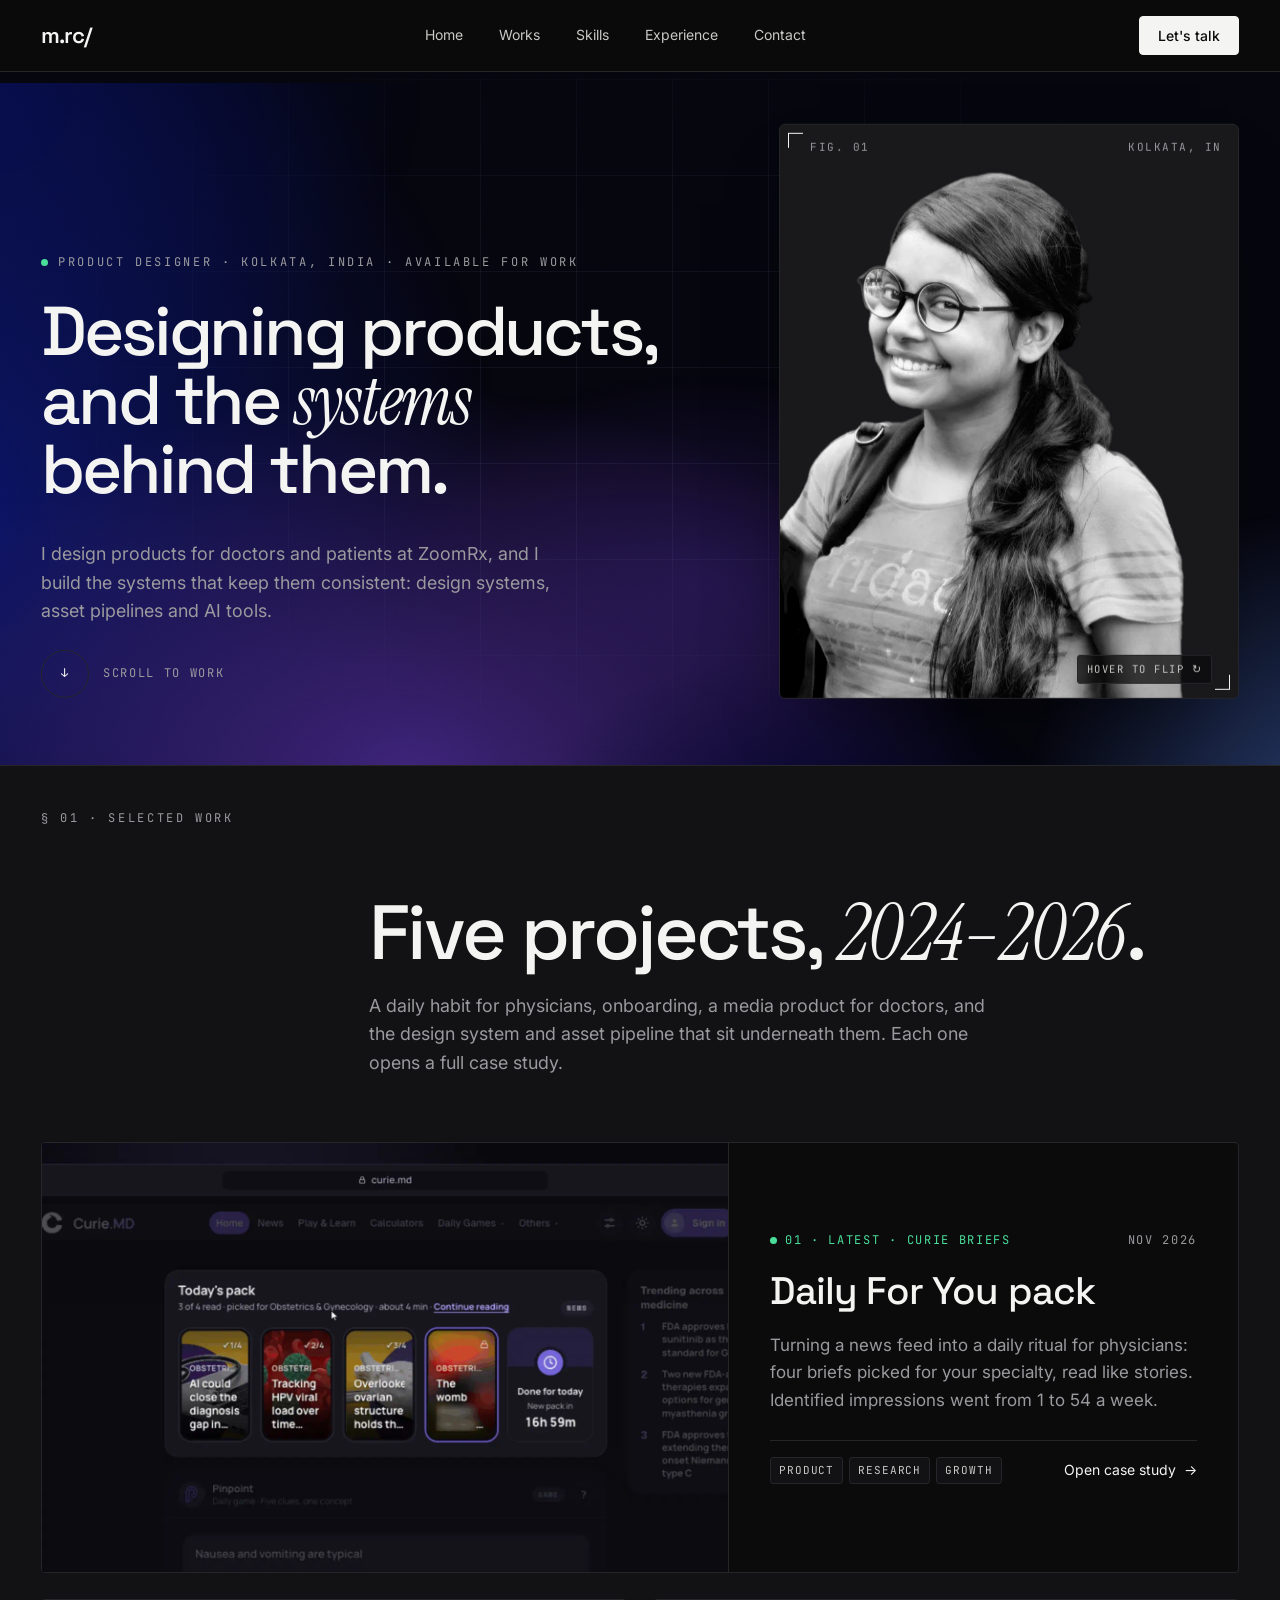
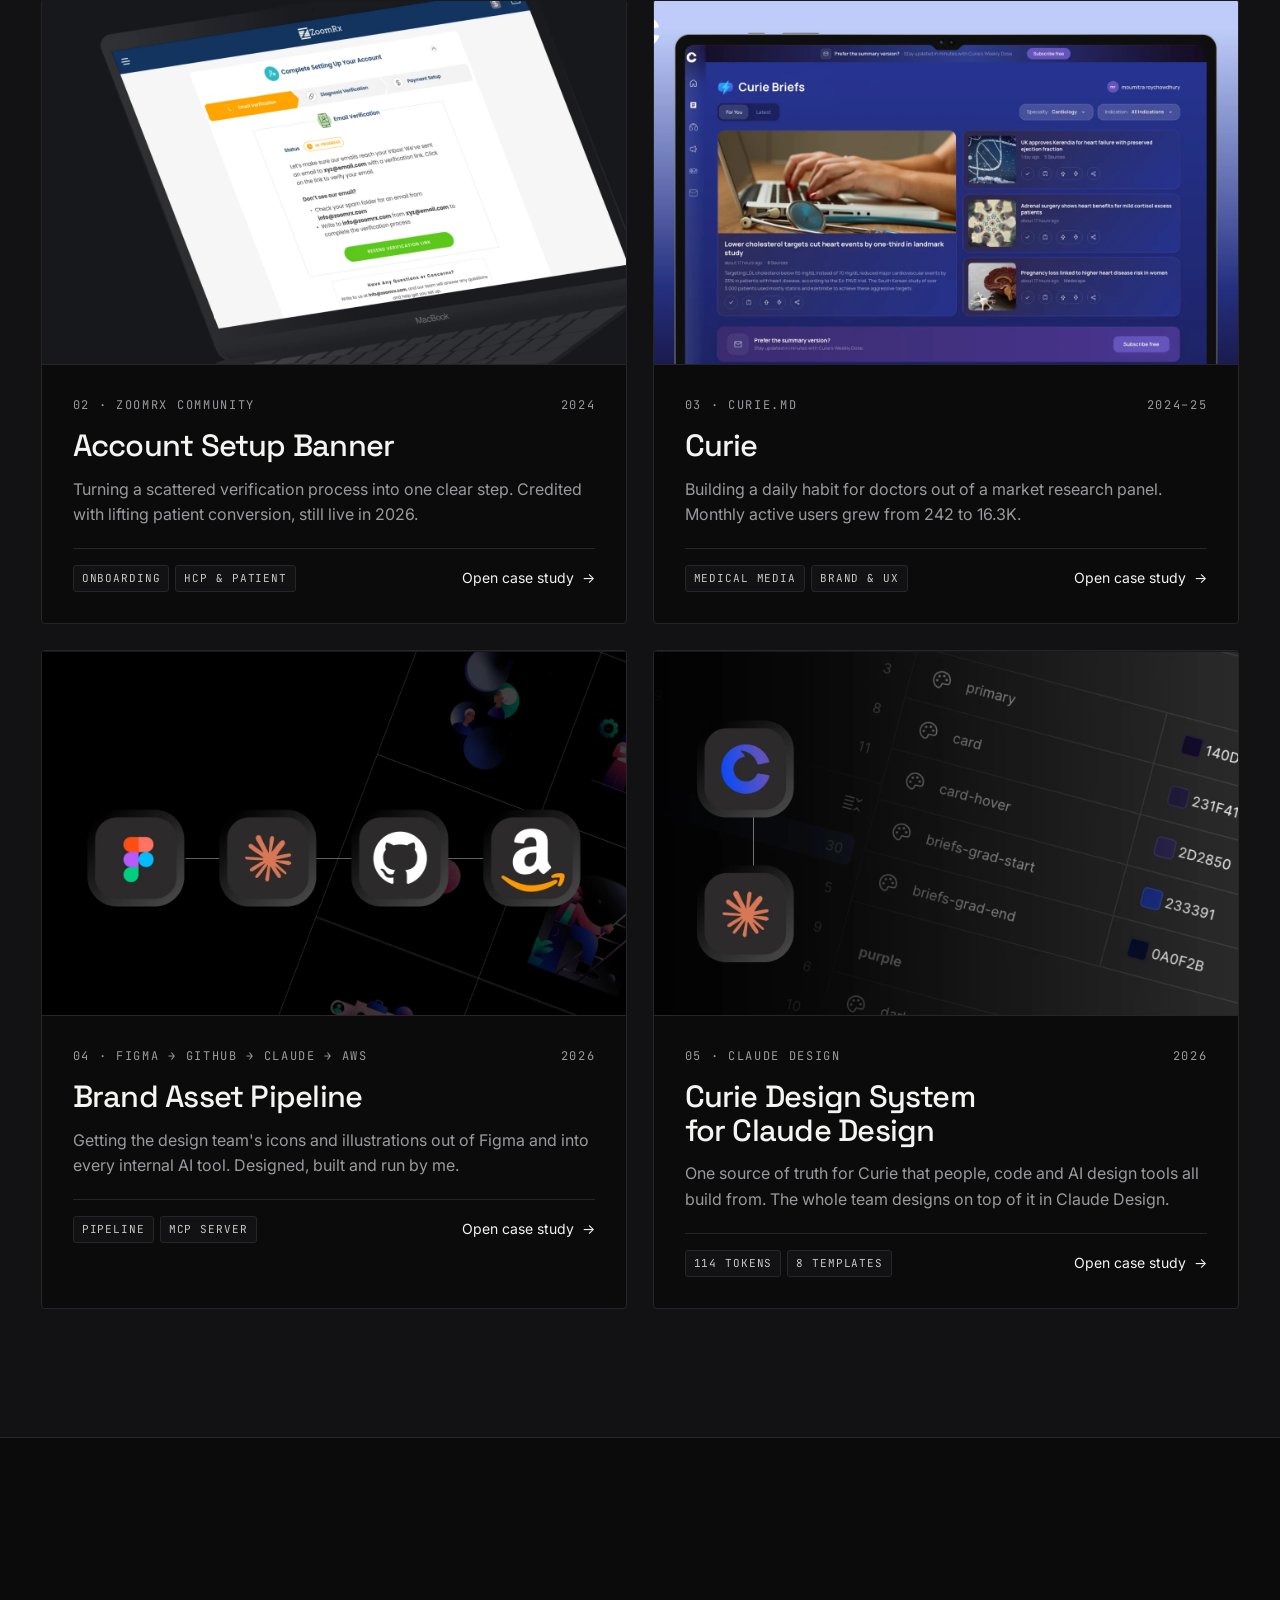
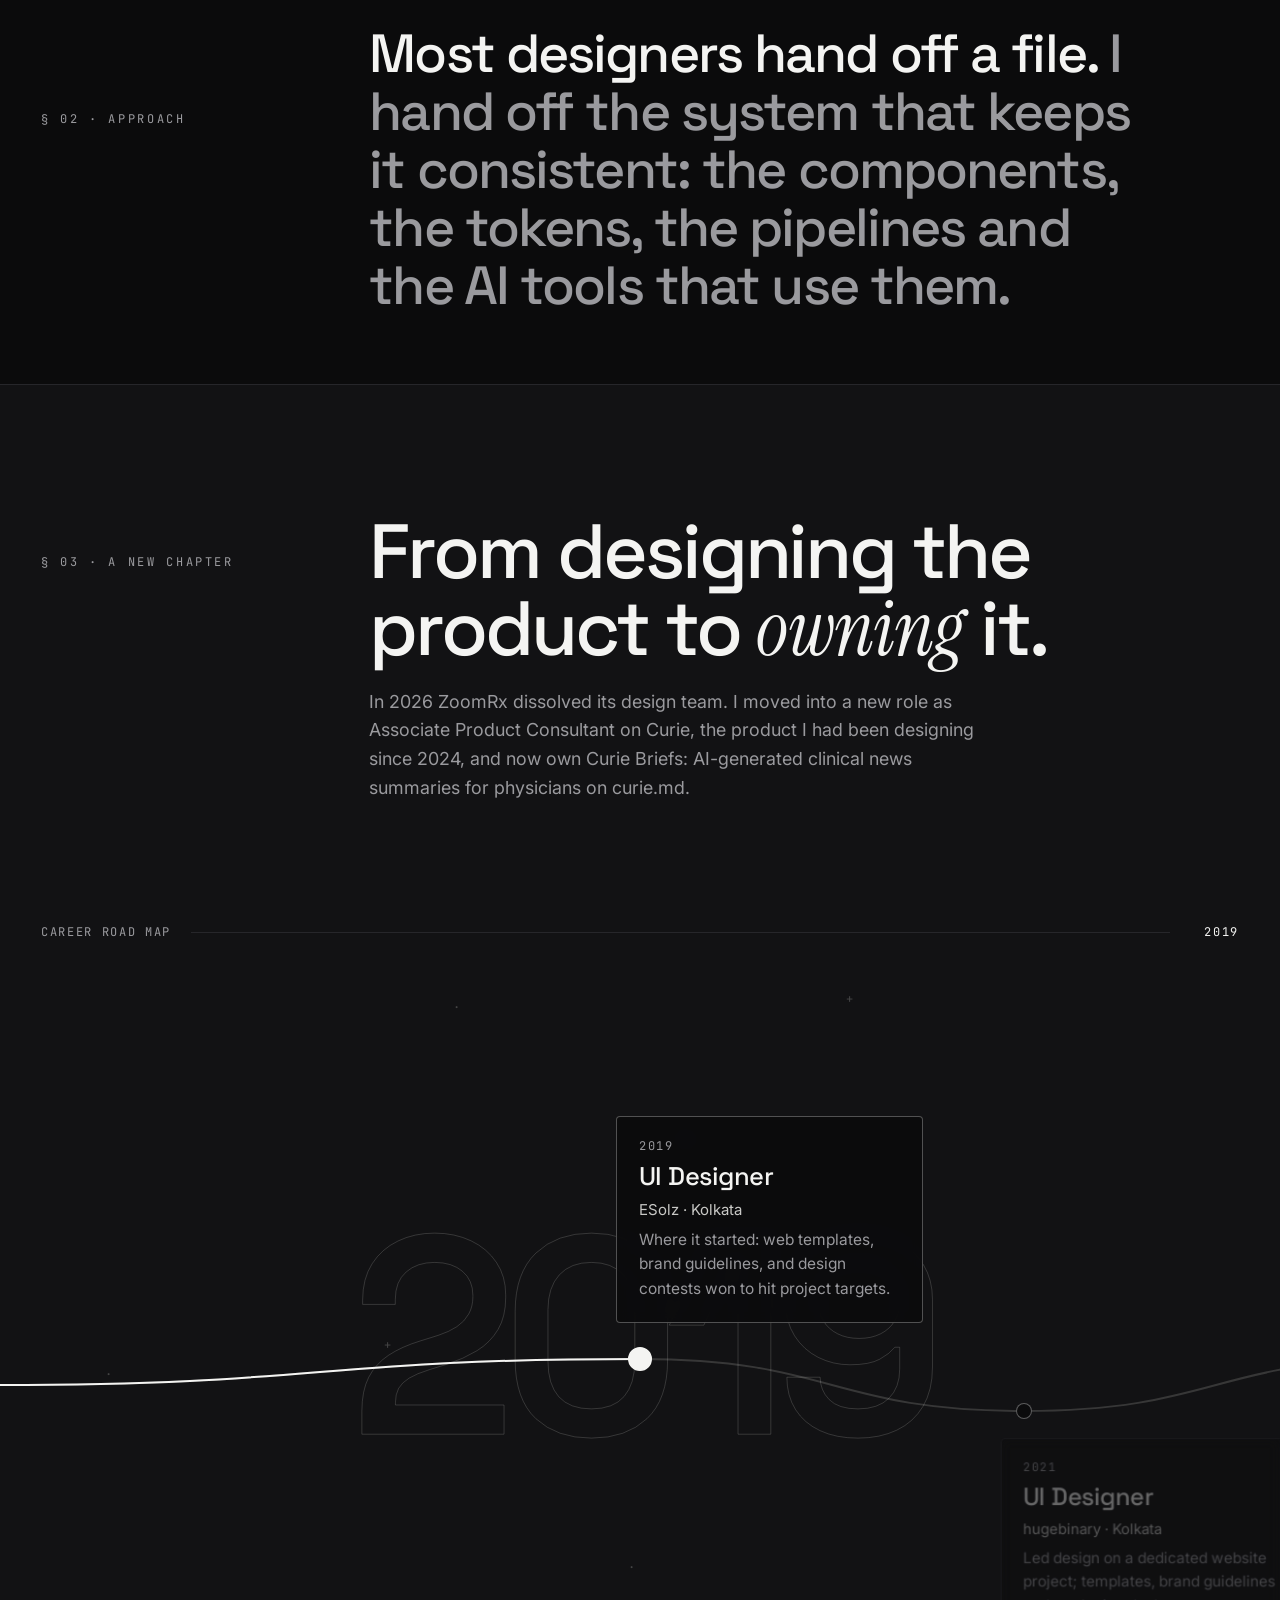
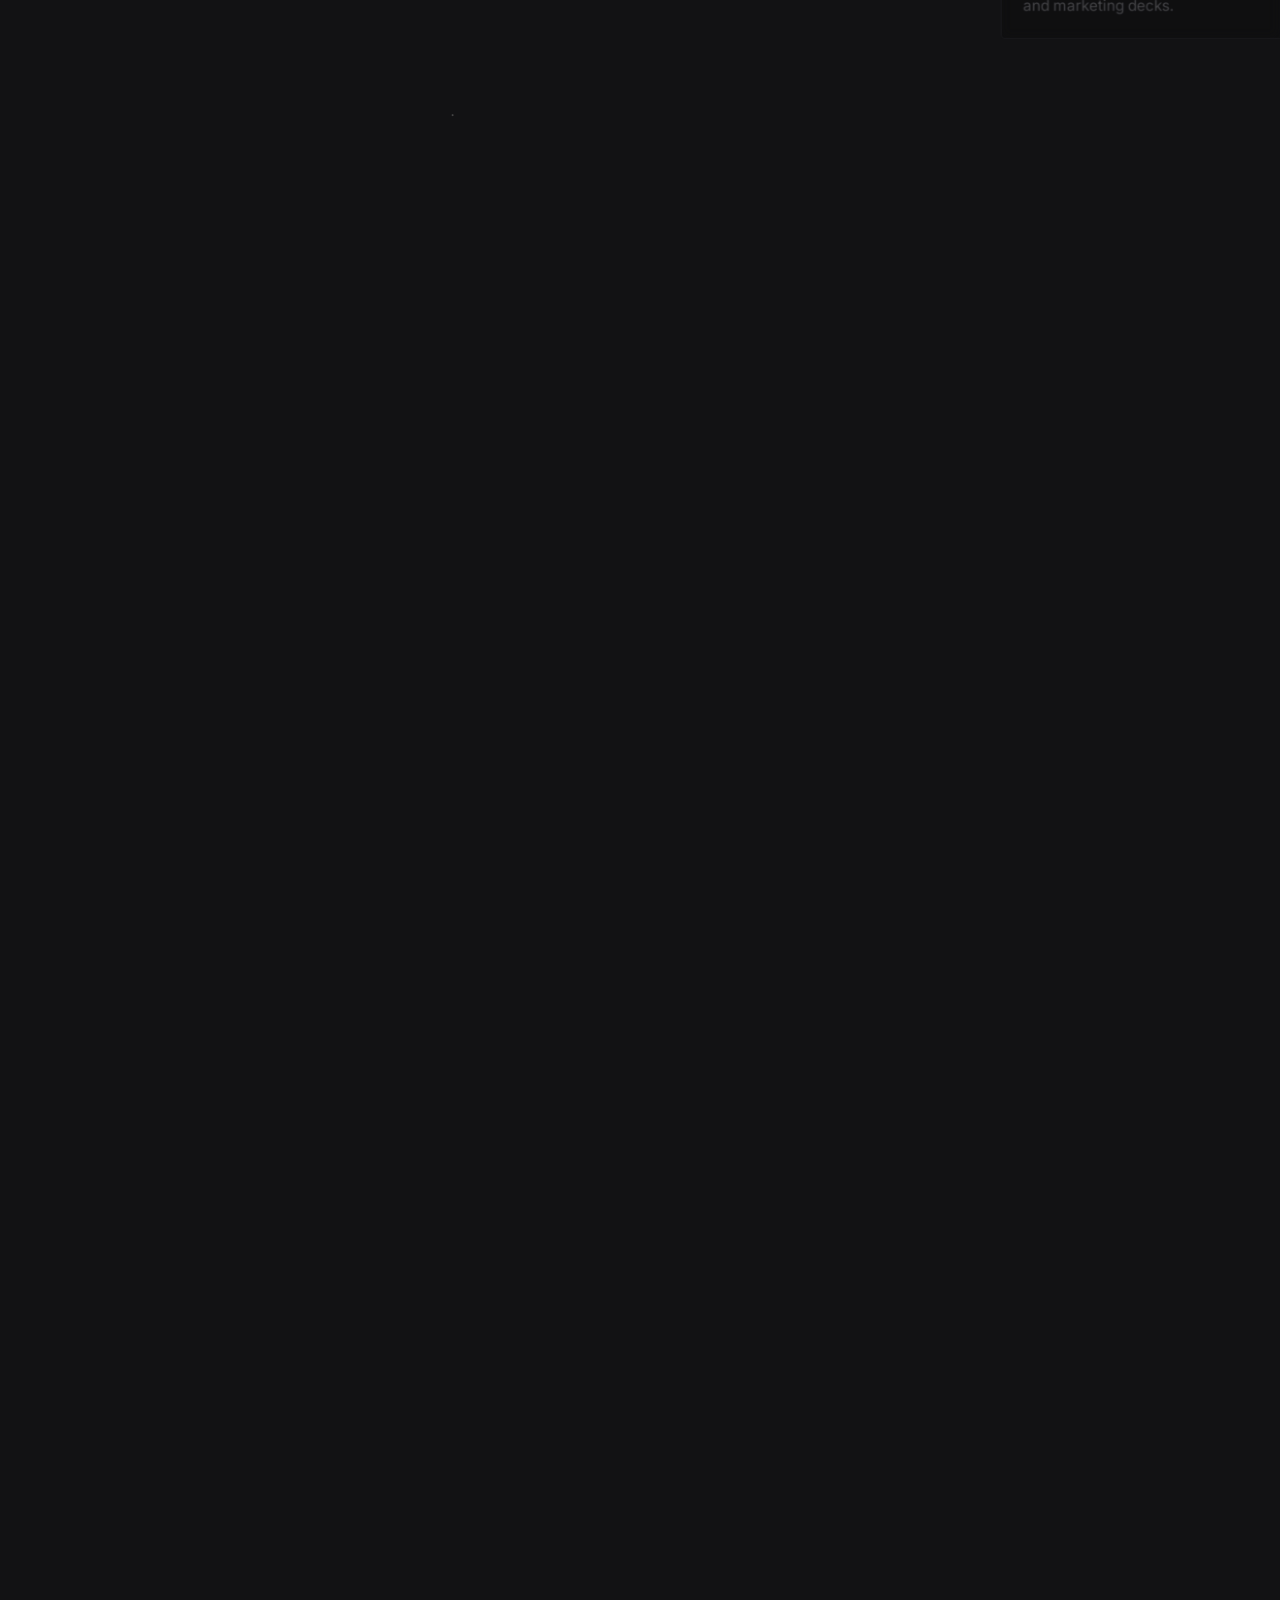
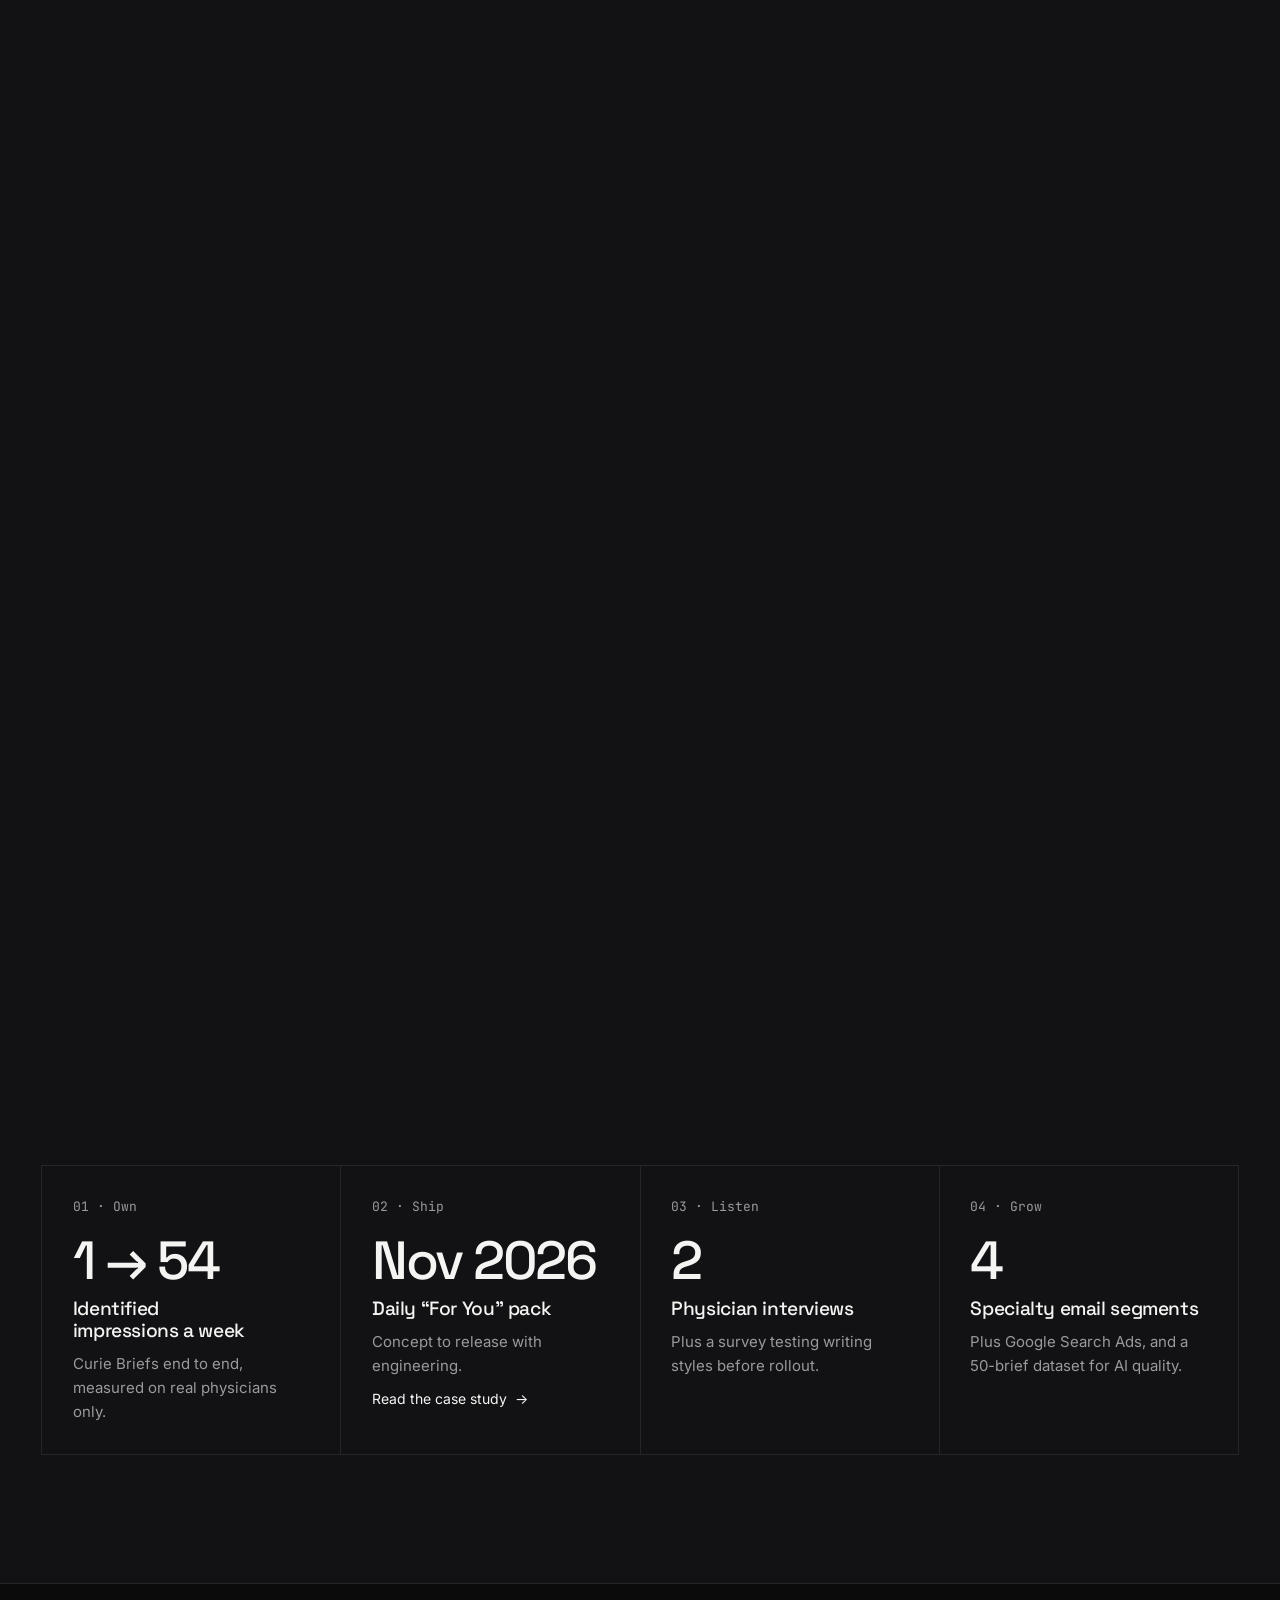
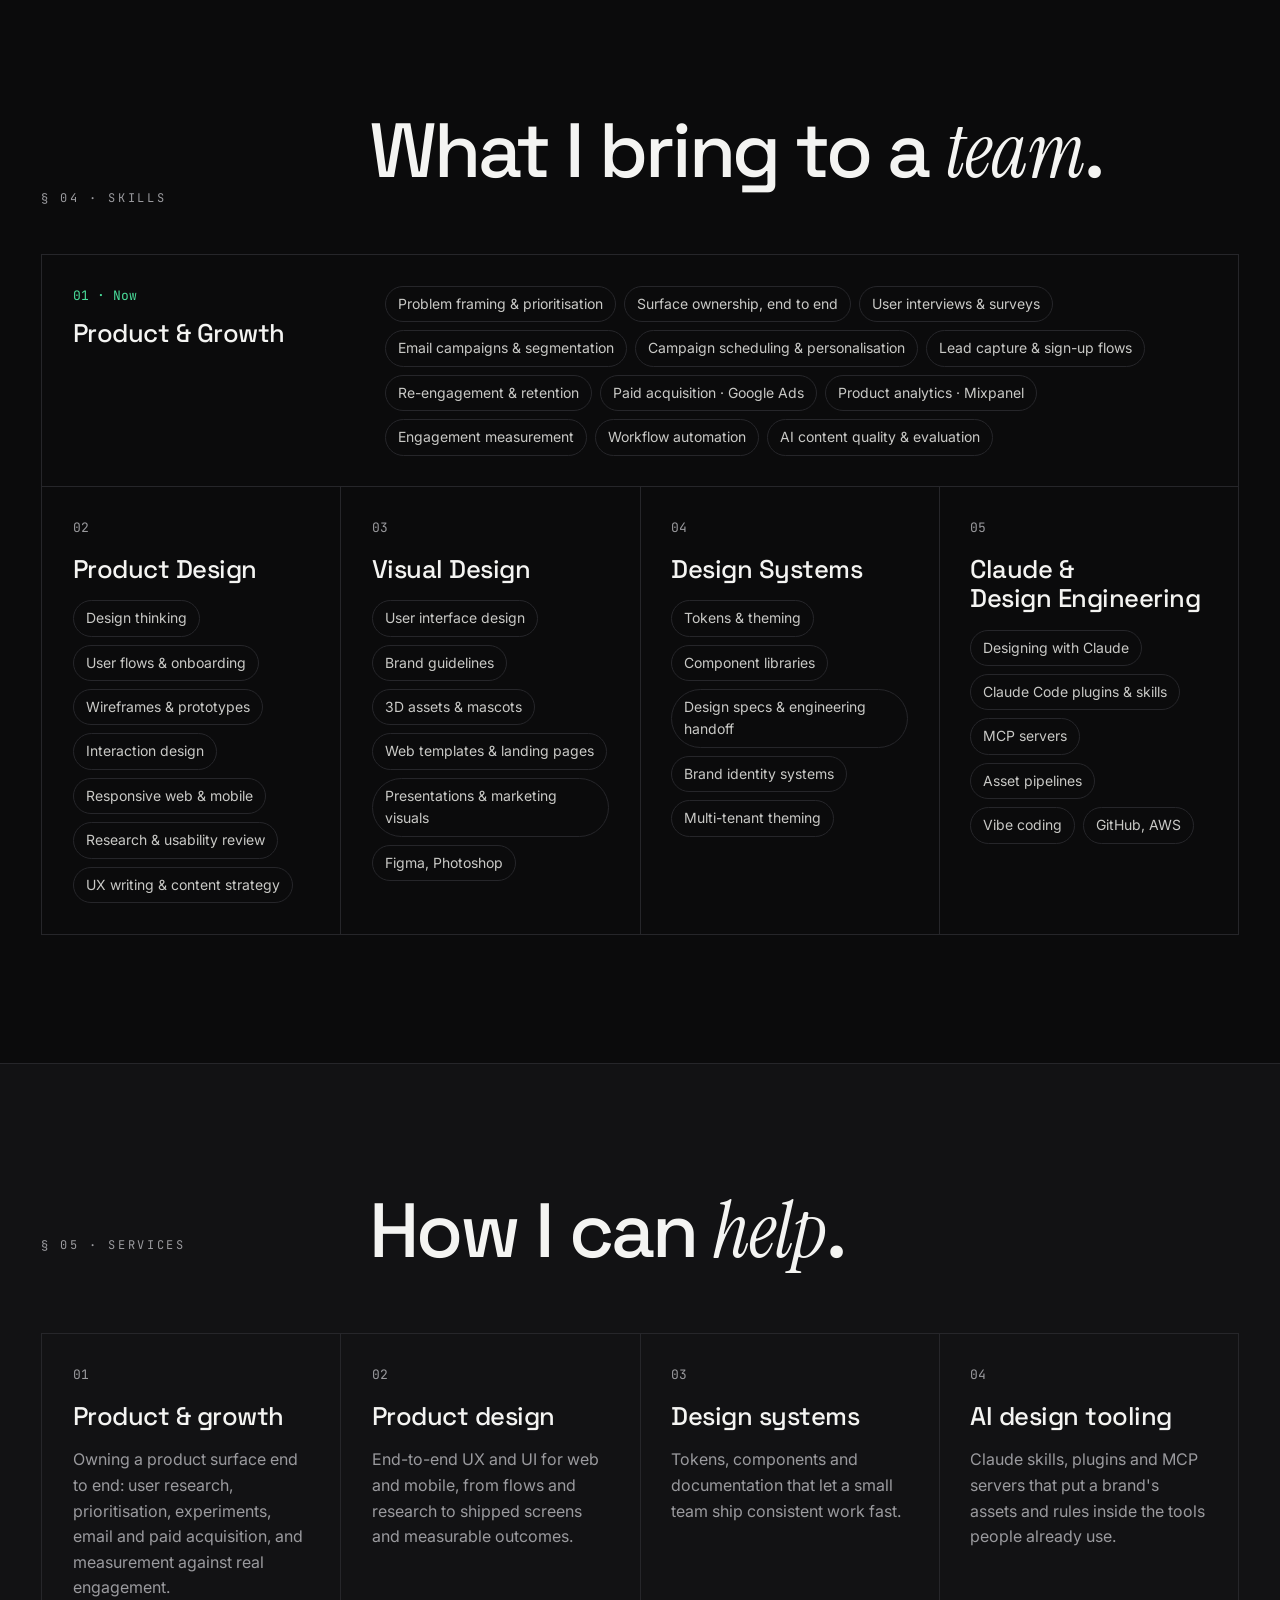
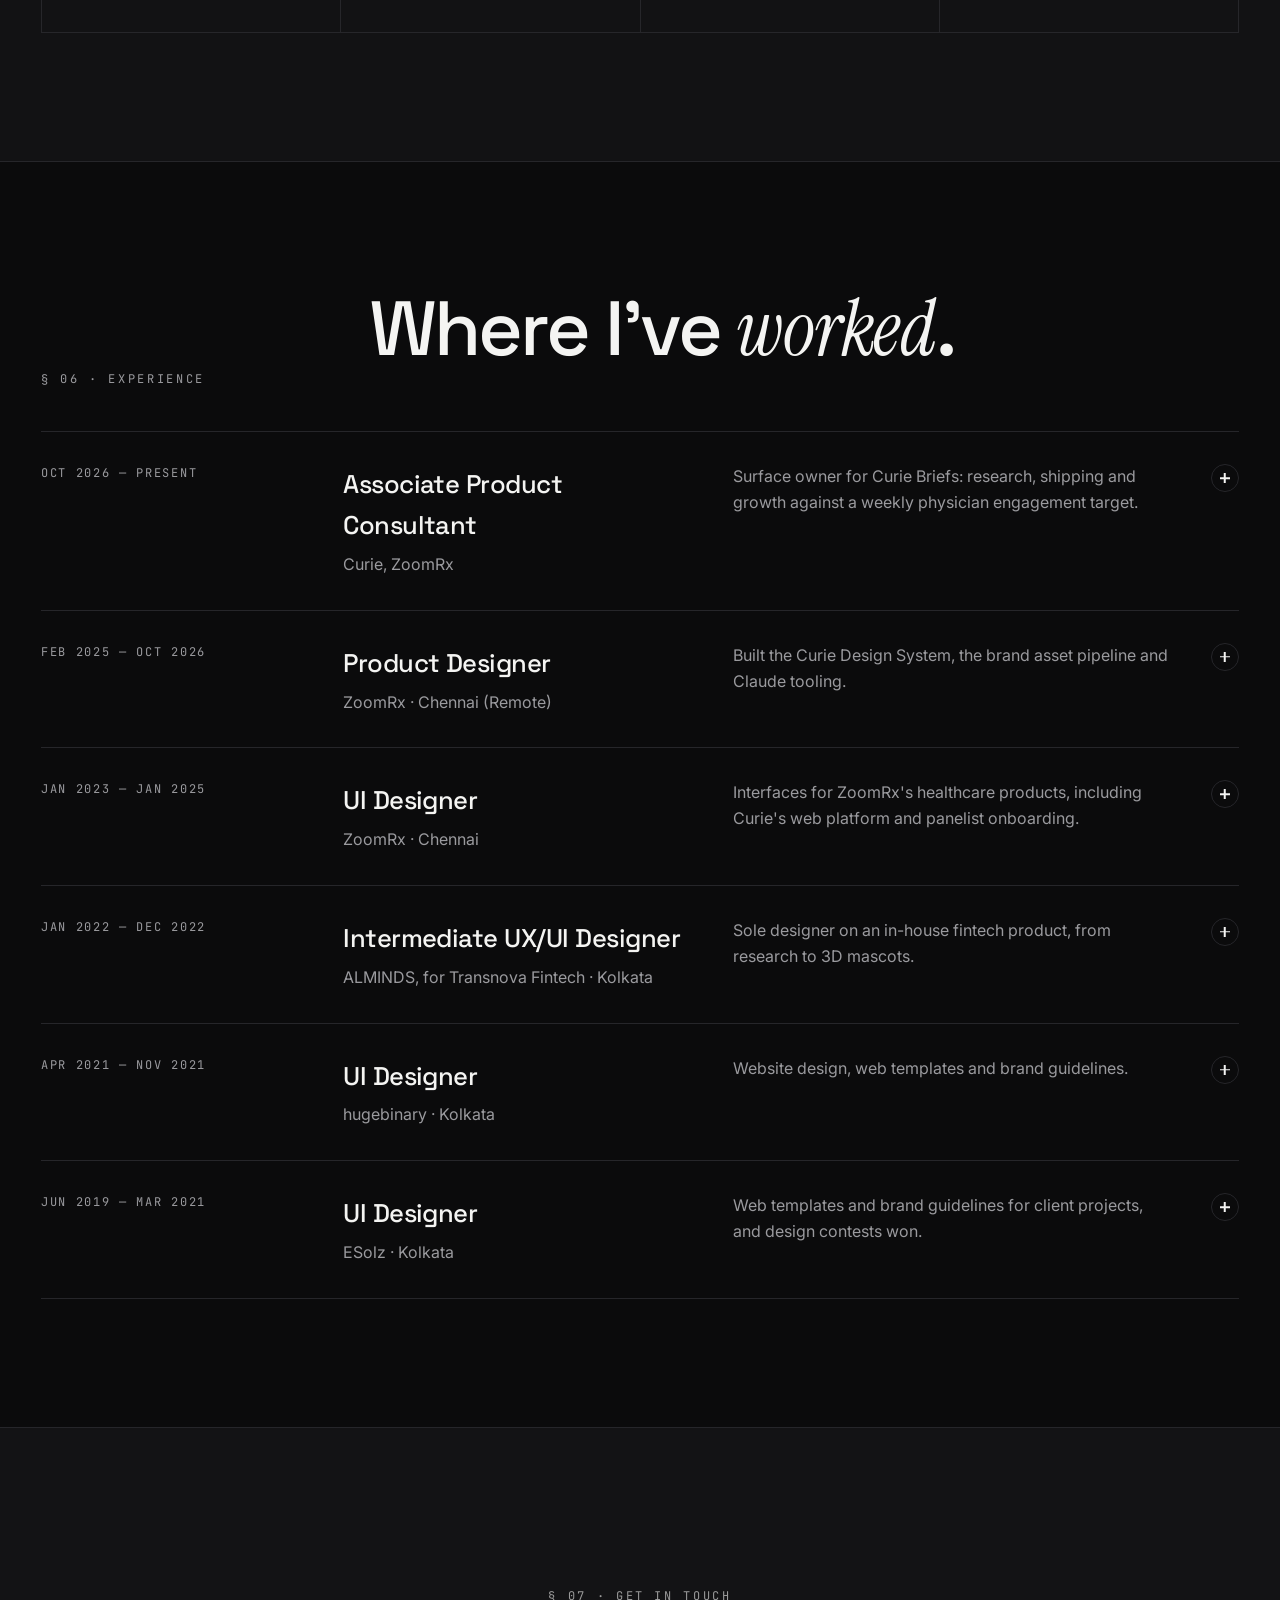
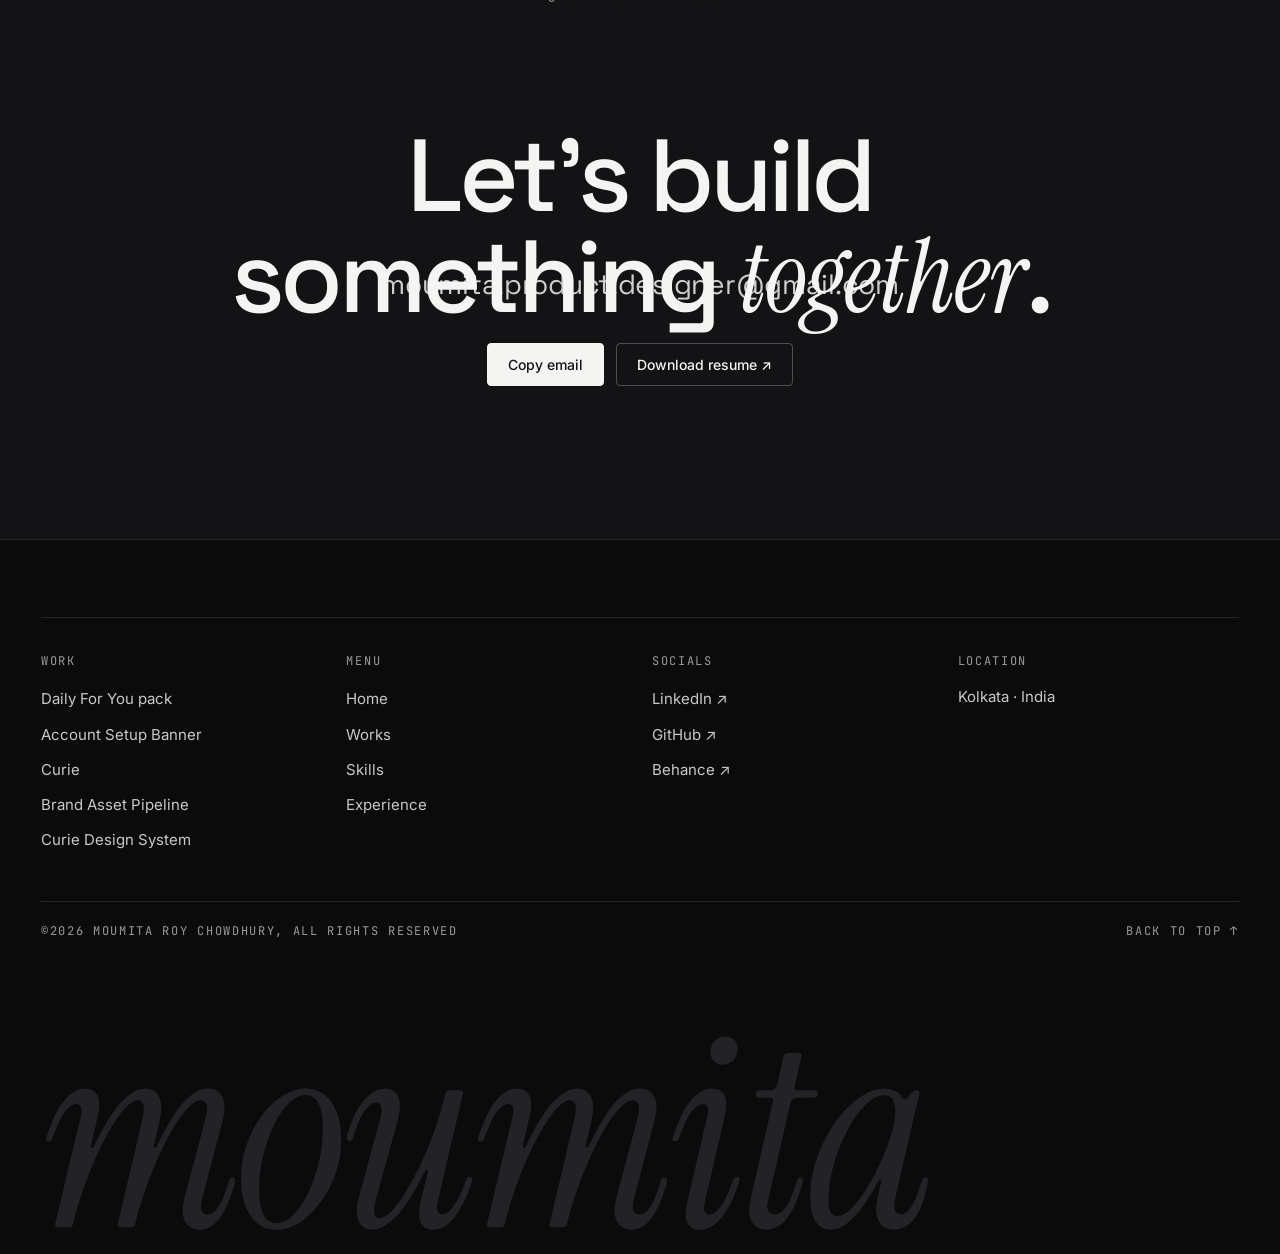
==== commit 73a78e9e: "Redesign portfolio in an editorial dark theme - New editorial look: Space Grotesk, Inter, JetBrains " ====
--- a/index.html
+++ b/index.html
@@ -1,17 +1,18 @@
 <!doctype html>
-<html lang="en">
+<html lang="en" data-theme="dark">
 <head>
 <meta charset="utf-8">
 <meta name="viewport" content="width=device-width, initial-scale=1">
 <title>Moumita Roy Chowdhury</title>
 <meta name="description" content="Moumita Roy Chowdhury, product designer based in Kolkata, India. Designs products and builds the systems behind them.">
+<meta name="theme-color" content="#0B0B0C">
 <link rel="preconnect" href="https://fonts.googleapis.com">
 <link rel="preconnect" href="https://fonts.gstatic.com" crossorigin>
-<link rel="stylesheet" href="https://fonts.googleapis.com/css2?family=Bricolage+Grotesque:opsz,wght@12..96,400..800&family=Geist:wght@400;500;600&family=Geist+Mono:wght@400;500&display=swap">
-<link rel="stylesheet" href="styles.css">
+<link rel="stylesheet" href="https://fonts.googleapis.com/css2?family=Space+Grotesk:wght@400;500;600&family=Inter:wght@400;500;600&family=JetBrains+Mono:wght@400;500&family=Instrument+Serif:ital@1&display=swap">
+<link rel="stylesheet" href="styles.css?v=20261127185236">
+<script>document.documentElement.classList.add('reveal-ready')</script>
 </head>
 <body>
-
 
 <header class="nav">
   <div class="wrap">
@@ -21,6 +22,7 @@
       <li><a href="#work">Works</a></li>
       <li><a href="#skills">Skills</a></li>
       <li><a href="#experience">Experience</a></li>
+      <li><a href="#contact">Contact</a></li>
     </ul>
     <a class="btn" href="#contact">Let's talk</a>
     <button class="menu-btn" type="button" aria-expanded="false" aria-controls="nav-links" aria-label="Open menu"><span></span><span></span></button>
@@ -28,175 +30,317 @@
 </header>
 
 <main id="top">
-  <section class="wrap hero">
-    <div class="hero-text">
-      <span class="year">/ 2026 /</span>
-      <h1>I'm Moumita Roy Chowdhury<sup>®</sup>, <span class="dim">a Product Designer based in Kolkata, India.</span></h1>
-      <div class="hero-foot">
-        <p>I design products for doctors and patients at ZoomRx, and I build the systems behind them: design systems, asset pipelines and AI tools.</p>
-        <a class="btn caps" href="Resume-Moumita.pdf" target="_blank" rel="noopener" type="application/pdf"><span class="dot"></span>Download my resume</a>
-      </div>
-    </div>
-    <figure class="hero-img">
-      <img src="moumita.png" alt="Cut-out portrait of Moumita Roy Chowdhury, smiling, wearing round glasses">
-      <figcaption><span class="chip"><span class="live"></span>Available for work</span></figcaption>
-    </figure>
-  </section>
-
-  <div class="marquee" aria-hidden="true">
-    <div class="track">
-      <span>Moumita Roy Chowdhury <i>✳</i></span><span class="outline">Product Designer <i>✳</i></span><span>Systems Builder <i>✳</i></span><span class="outline">Kolkata <i>✳</i></span>
-      <span>Moumita Roy Chowdhury <i>✳</i></span><span class="outline">Product Designer <i>✳</i></span><span>Systems Builder <i>✳</i></span><span class="outline">Kolkata <i>✳</i></span>
-    </div>
-  </div>
-
-  <section class="wrap sec" id="work">
-    <div class="head">
-      <h2>Selected Works<sup>(04)</sup></h2>
-      <span class="mono">2024 — 2026 · click a project to read the case study</span>
-    </div>
-    <div class="grid">
-      <a class="card" href="account-setup-banner.html">
-        <div class="cover"><img class="thumb" src="images/account-setup-banner.webp" alt="Laptop showing the ZoomRx Account Setup banner with Email Verification in progress"><div class="tags"><small>ZoomRx Community · HCP &amp; patient onboarding</small><div class="steps"><b class="on">Email ✓</b><b class="on">Identity ✓</b><b>Payment · In progress</b></div></div><span class="view">View</span></div>
-        <div class="card-row"><h3><span>(01)</span>Account Setup Banner</h3><span class="mono">2024</span></div>
-        <p>Turning a scattered verification process into one clear step. Credited with lifting patient conversion, still live in 2026.</p>
-      </a>
-      <a class="card" href="curie.html">
-        <div class="cover"><img class="thumb" src="images/curie.webp" alt="Tablet showing the Curie Briefs page with a featured brief, specialty filters and a newsletter prompt"><div class="tags"><small>curie.md · Medical media for doctors</small></div><span class="view">View</span></div>
-        <div class="card-row"><h3><span>(02)</span>Curie</h3><span class="mono">2024–25</span></div>
-        <p>Building a daily habit for doctors out of a market research panel. Monthly active users grew from 242 to 16.3K.</p>
-      </a>
-      <a class="card" href="brand-asset-pipeline.html">
-        <div class="cover"><img class="thumb" src="images/brand-asset-pipeline.webp" alt="Figma, Claude, GitHub and AWS icons connected in a row beside a tilted grid of the design team's illustrations"><div class="tags"><small>Figma → GitHub → Claude → AWS</small><div class="steps"><b>Stage</b><b>Tag</b><b>Check</b><b class="on">Approve</b><b>Publish</b></div></div><span class="view">View</span></div>
-        <div class="card-row"><h3><span>(03)</span>Brand Asset Pipeline</h3><span class="mono">2026</span></div>
-        <p>Getting the design team's icons and illustrations out of Figma and into every internal AI tool. Designed, built and run by me.</p>
-      </a>
-      <a class="card" href="curie-design-system.html">
-        <div class="cover"><img class="thumb" src="images/curie-design-system.webp" alt="Curie and Claude app icons joined by a line beside a tilted list of Curie colour tokens with their hex values"><div class="tags"><small>Curie Design System · Claude Design</small><div class="steps"><b>114 tokens</b><b>68 + 61 components</b><b>8 templates</b></div></div><span class="view">View</span></div>
-        <div class="card-row"><h3><span>(04)</span>Curie Design System for Claude Design</h3><span class="mono">2026</span></div>
-        <p>One source of truth for Curie that people, code and AI design tools all build from. The whole team designs on top of it in Claude Design.</p>
-      </a>
-    </div>
-  </section>
-
-  <section class="wrap">
-    <div class="manifesto">
-      <span class="mono">(Approach)</span>
-      <p class="big">Most designers hand off a file. <span>I hand off the system that keeps it consistent: the components, the tokens, the pipelines and the AI tools that use them.</span></p>
-    </div>
-  </section>
-
-  <section class="wrap sec" id="skills">
-    <div class="head">
-      <h2>Skills<sup>(04)</sup></h2>
-      <span class="mono">What I bring to a team</span>
-    </div>
-    <div class="skills">
-      <div class="skill"><div class="skill-top"><h3>Product Design</h3><span class="mono">(01)</span></div>
-        <ul><li>Design thinking</li><li>User flows &amp; onboarding</li><li>Wireframes &amp; prototypes</li><li>Interaction design</li><li>Responsive web &amp; mobile</li><li>Research &amp; usability review</li><li>UX writing &amp; content strategy</li></ul></div>
-      <div class="skill"><div class="skill-top"><h3>Visual Design</h3><span class="mono">(02)</span></div>
-        <ul><li>User interface design</li><li>Brand guidelines</li><li>3D assets &amp; mascots</li><li>Web templates &amp; landing pages</li><li>Presentations &amp; marketing visuals</li><li>Figma, Photoshop</li></ul></div>
-      <div class="skill"><div class="skill-top"><h3>Design Systems</h3><span class="mono">(03)</span></div>
-        <ul><li>Tokens &amp; theming</li><li>Component libraries</li><li>Design specs &amp; engineering handoff</li><li>Brand identity systems</li><li>Multi-tenant theming</li></ul></div>
-      <div class="skill"><div class="skill-top"><h3>Claude &amp; Design Engineering</h3><span class="mono">(04)</span></div>
-        <ul><li>Designing with Claude</li><li>Claude Code plugins &amp; skills</li><li>MCP servers</li><li>Asset pipelines</li><li>Vibe coding</li><li>GitHub, AWS</li></ul></div>
-    </div>
-  </section>
-
-  <section class="wrap sec" style="padding-top:0">
-    <div class="head">
-      <h2>Services<sup>(03)</sup></h2>
-      <span class="mono">How I can help</span>
-    </div>
-    <div class="services">
-      <div class="svc"><div class="svc-art"><div class="orb"></div></div><h3>Product design</h3><p>End-to-end UX and UI for web and mobile, from flows and research to shipped screens and measurable outcomes.</p></div>
-      <div class="svc"><div class="svc-art"><div class="stack"><i></i><i></i><i></i></div></div><h3>Design systems</h3><p>Tokens, components and documentation that let a small team ship consistent work fast.</p></div>
-      <div class="svc"><div class="svc-art"><div class="nodes"><i></i><i></i><i></i><i></i></div></div><h3>AI design tooling</h3><p>Claude skills, plugins and MCP servers that put a brand's assets and rules inside the tools people already use.</p></div>
-    </div>
-  </section>
-
-  <section class="wrap sec" id="experience" style="padding-top:0">
-    <div class="head">
-      <h2>Experience<sup>(05)</sup></h2>
-      <span class="mono">Where I've worked</span>
-    </div>
-    <div class="exp">
-      <div class="job">
-        <span class="mono">Feb 2025 — Present</span>
-        <div><h3>Product Designer</h3><p class="where">ZoomRx · Chennai (Remote)</p></div>
-        <ul>
-          <li>Built the Curie Design System with full engineering handoff.</li>
-          <li>Designed, built and run the brand asset pipeline and MCP asset server.</li>
-          <li>Build Claude Code plugins and skills used across teams.</li>
-          <li>Contribute to product vision and strategy, and advocate for user-centred design.</li>
-        </ul>
-      </div>
-      <div class="job">
-        <span class="mono">Jan 2023 — Jan 2025</span>
-        <div><h3>UI Designer</h3><p class="where">ZoomRx · Chennai</p></div>
-        <ul>
-          <li>Designed interfaces for ZoomRx's healthcare technology products, including Curie's web platform.</li>
-          <li>Redesigned panelist onboarding for HCPs and patients on web and mobile.</li>
-          <li>Created specs, wireframes, prototypes and visual designs for web and mobile, within brand guidelines.</li>
-          <li>Managed design assets and kept the ZoomRx platform's design system consistent.</li>
-          <li>Worked with product managers, developers and UX designers to ship designs as intended.</li>
-        </ul>
-      </div>
-      <div class="job">
-        <span class="mono">Jan 2022 — Dec 2022</span>
-        <div><h3>Intermediate UX/UI Designer</h3><p class="where">ALMINDS, for Transnova Fintech · Kolkata</p></div>
-        <ul>
-          <li>Sole designer on an in-house FinTech product, leading design thinking through to implementation.</li>
-          <li>Researched financial technology to find real problems worth solving.</li>
-          <li>Developed concepts and storyboards for 3D assets and mascots.</li>
-          <li>Designed interactions, layouts and low- to high-fidelity prototypes to validate concepts.</li>
-        </ul>
-      </div>
-      <div class="job">
-        <span class="mono">Apr 2021 — Nov 2021</span>
-        <div><h3>UI Designer</h3><p class="where">hugebinary · Kolkata</p></div>
-        <ul>
-          <li>Led design for a dedicated website project with cross-functional teams.</li>
-          <li>Created web templates and brand guidelines for multiple projects.</li>
-          <li>Designed marketing presentations built on each brand's guidelines.</li>
-        </ul>
-      </div>
-      <div class="job">
-        <span class="mono">Jun 2019 — Mar 2021</span>
-        <div><h3>UI Designer</h3><p class="where">ESolz · Kolkata</p></div>
-        <ul>
-          <li>Designed web templates and brand guidelines for client projects.</li>
-          <li>Won design contests on multiple occasions to meet project targets.</li>
-          <li>Helped design and build the company's own website.</li>
-          <li>Designed banners for the company blog.</li>
-        </ul>
+
+  <!-- Hero -->
+  <section class="hero">
+    <div class="hero-glow" aria-hidden="true"><i class="g6"></i><i class="g5"></i><i class="g4"></i><i class="g3"></i><i class="g2"></i><i class="g1"></i></div>
+    <div class="eternal-grid" aria-hidden="true"></div>
+    <div class="wrap">
+      <div class="hero-grid">
+        <div class="hero-text">
+          <span class="eyebrow status"><span class="live"></span>Product Designer · Kolkata, India · Available for work</span>
+          <h1>Designing products, and the <span class="serif">systems</span> behind&nbsp;them.</h1>
+          <div class="hero-sub">
+            <p>I design products for doctors and patients at ZoomRx, and I build the systems that keep them consistent: design systems, asset pipelines and AI tools.</p>
+            <a class="scroll-cue mono" href="#work"><span class="arrow-btn" aria-hidden="true">↓</span>Scroll to work</a>
+          </div>
+        </div>
+        <figure class="hero-fig flip-card" tabindex="0" aria-label="Portrait of Moumita. Hover, tap or focus to flip the card for a short bio.">
+          <span class="flip-ring" aria-hidden="true"></span>
+          <div class="flip-inner">
+            <div class="face face-front">
+              <span class="fig-label tl mono">Fig. 01</span>
+              <span class="fig-label tr mono">Kolkata, IN</span>
+              <img src="images/moumita-hero.webp" width="600" height="780" alt="Portrait of Moumita Roy Chowdhury, smiling, wearing round glasses">
+              <span class="flip-hint mono" aria-hidden="true">Hover to flip ↻</span>
+            </div>
+            <div class="face face-back">
+              <span class="fig-label tl mono">Fig. 01 · Reverse</span>
+              <span class="fig-label tr mono">Kolkata, IN</span>
+              <div class="back-body">
+                <span class="mono back-kicker">Moumita Roy Chowdhury · Product Designer</span>
+                <p class="back-name">Moumita<br><span class="serif">Roy Chowdhury</span></p>
+                <p class="back-bio">Seven years designing for web and mobile, from fintech to healthcare. Today I work across product, brand and design engineering at ZoomRx.</p>
+                <div class="back-links">
+                  <a class="link-sweep" href="Moumita-Roy-Chowdhury-Resume.pdf" target="_blank" rel="noopener" type="application/pdf">Resume ↗</a>
+                  <a class="link-sweep" href="https://www.linkedin.com/in/moumita-roy-chowdhury-359798179/" target="_blank" rel="noopener">LinkedIn ↗</a>
+                  <a class="link-sweep" href="#contact">Email ↓</a>
+                </div>
+              </div>
+            </div>
+          </div>
+        </figure>
+      </div>
+    </div>
+  </section>
+
+  <!-- § 01 Work -->
+  <section class="band tint" id="work">
+    <div class="wrap">
+      <div class="sec-head" data-reveal>
+        <span class="eyebrow sec-num">§ 01 · Selected work</span>
+        <div>
+          <h2>Five projects, <span class="serif">2024–2026</span>.</h2>
+          <p>A daily habit for physicians, onboarding, a media product for doctors, and the design system and asset pipeline that sit underneath them. Each one opens a full case study.</p>
+        </div>
+      </div>
+      <div class="works">
+        <article class="work feature" data-reveal>
+          <div class="work-media demo">
+            <picture>
+              <source srcset="images/curie-briefs-for-you/todays-pack-showcase.webp" type="image/webp">
+              <img src="images/curie-briefs-for-you/todays-pack-showcase.gif" width="1440" height="900" loading="lazy" decoding="async" alt="Looping demo of the Daily For You pack on curie.md: today's specialty briefs playing as stories on a phone">
+            </picture>
+          </div>
+          <div class="work-body">
+            <div class="work-meta"><span class="mono badge"><span class="live"></span>01 · Latest · Curie Briefs</span><span class="mono">Nov 2026</span></div>
+            <h3><a class="stretch" href="curie-briefs-for-you.html">Daily For You pack</a></h3>
+            <p>Turning a news feed into a daily ritual for physicians: four briefs picked for your specialty, read like stories. Identified impressions went from 1 to 54 a week.</p>
+            <div class="work-foot"><div class="tagrow"><span class="tag">Product</span><span class="tag">Research</span><span class="tag">Growth</span></div><span class="open">Open case study <i>→</i></span></div>
+          </div>
+        </article>
+        <a class="work" href="account-setup-banner.html" data-reveal>
+          <div class="work-media"><img src="images/account-setup-banner.webp" alt="Laptop showing the ZoomRx Account Setup banner with Email Verification in progress"></div>
+          <div class="work-body">
+            <div class="work-meta"><span class="mono">02 · ZoomRx Community</span><span class="mono">2024</span></div>
+            <h3>Account Setup Banner</h3>
+            <p>Turning a scattered verification process into one clear step. Credited with lifting patient conversion, still live in 2026.</p>
+            <div class="work-foot"><div class="tagrow"><span class="tag">Onboarding</span><span class="tag">HCP &amp; patient</span></div><span class="open">Open case study <i>→</i></span></div>
+          </div>
+        </a>
+        <a class="work" href="curie.html" data-reveal>
+          <div class="work-media"><img src="images/curie.webp" alt="Tablet showing the Curie Briefs page with a featured brief, specialty filters and a newsletter prompt"></div>
+          <div class="work-body">
+            <div class="work-meta"><span class="mono">03 · curie.md</span><span class="mono">2024–25</span></div>
+            <h3>Curie</h3>
+            <p>Building a daily habit for doctors out of a market research panel. Monthly active users grew from 242 to 16.3K.</p>
+            <div class="work-foot"><div class="tagrow"><span class="tag">Medical media</span><span class="tag">Brand &amp; UX</span></div><span class="open">Open case study <i>→</i></span></div>
+          </div>
+        </a>
+        <a class="work" href="brand-asset-pipeline.html" data-reveal>
+          <div class="work-media"><img src="images/brand-asset-pipeline.webp" alt="Figma, Claude, GitHub and AWS icons connected in a row beside a tilted grid of the design team's illustrations"></div>
+          <div class="work-body">
+            <div class="work-meta"><span class="mono">04 · Figma → GitHub → Claude → AWS</span><span class="mono">2026</span></div>
+            <h3>Brand Asset Pipeline</h3>
+            <p>Getting the design team's icons and illustrations out of Figma and into every internal AI tool. Designed, built and run by me.</p>
+            <div class="work-foot"><div class="tagrow"><span class="tag">Pipeline</span><span class="tag">MCP server</span></div><span class="open">Open case study <i>→</i></span></div>
+          </div>
+        </a>
+        <a class="work" href="curie-design-system.html" data-reveal>
+          <div class="work-media"><img src="images/curie-design-system.webp" alt="Curie and Claude app icons joined by a line beside a tilted list of Curie colour tokens with their hex values"></div>
+          <div class="work-body">
+            <div class="work-meta"><span class="mono">05 · Claude Design</span><span class="mono">2026</span></div>
+            <h3>Curie Design System for Claude Design</h3>
+            <p>One source of truth for Curie that people, code and AI design tools all build from. The whole team designs on top of it in Claude Design.</p>
+            <div class="work-foot"><div class="tagrow"><span class="tag">114 tokens</span><span class="tag">8 templates</span></div><span class="open">Open case study <i>→</i></span></div>
+          </div>
+        </a>
+      </div>
+    </div>
+  </section>
+
+  <!-- § 02 Approach -->
+  <section class="band">
+    <div class="wrap">
+      <div class="sec-head" style="margin-bottom:0" data-reveal>
+        <span class="eyebrow sec-num">§ 02 · Approach</span>
+        <p class="statement">Most designers hand off a file. <span>I hand off the system that keeps it consistent: the components, the tokens, the pipelines and the AI tools that use them.</span></p>
+      </div>
+    </div>
+  </section>
+
+  <!-- § 03 A new chapter -->
+  <section class="band tint" id="now">
+    <div class="wrap">
+      <div class="sec-head" data-reveal>
+        <span class="eyebrow sec-num">§ 03 · A new chapter</span>
+        <div>
+          <h2>From designing the product to <span class="serif">owning</span> it.</h2>
+          <p>In 2026 ZoomRx dissolved its design team. I moved into a new role as Associate Product Consultant on Curie, the product I had been designing since 2024, and now own Curie Briefs: AI-generated clinical news summaries for physicians on curie.md.</p>
+        </div>
+      </div>
+
+    </div>
+
+    <div class="roadmap" aria-label="Career road map, 2019 to now">
+      <div class="rm-stage">
+        <div class="rm-hud wrap" aria-hidden="true">
+          <span class="mono">Career road map</span>
+          <span class="rm-meter"><i></i></span>
+          <span class="mono rm-year">2019</span>
+        </div>
+        <div class="rm-track">
+          <div class="rm-layer rm-years" data-speed="0.45" aria-hidden="true"><span style="--i:0">2019</span><span style="--i:1">2021</span><span style="--i:2">2022</span><span style="--i:3">2023</span><span style="--i:4">2025</span><span style="--i:5">2026</span><span style="--i:6">2026</span></div>
+          <div class="rm-layer rm-marks" data-speed="1.35" aria-hidden="true"></div>
+          <svg class="rm-road" aria-hidden="true"></svg>
+          <ol class="rm-stops">
+          <li class="rm-stop " style="--i:0"><span class="rm-dot" aria-hidden="true"></span><div class="rm-card"><span class="mono">2019</span><b>UI Designer</b><span class="rm-org">ESolz · Kolkata</span><p>Where it started: web templates, brand guidelines, and design contests won to hit project targets.</p></div></li>
+          <li class="rm-stop " style="--i:1"><span class="rm-dot" aria-hidden="true"></span><div class="rm-card"><span class="mono">2021</span><b>UI Designer</b><span class="rm-org">hugebinary · Kolkata</span><p>Led design on a dedicated website project; templates, brand guidelines and marketing decks.</p></div></li>
+          <li class="rm-stop " style="--i:2"><span class="rm-dot" aria-hidden="true"></span><div class="rm-card"><span class="mono">2022</span><b>UX/UI Designer</b><span class="rm-org">ALMINDS, for Transnova Fintech</span><p>Sole designer on a fintech product, from research and storyboards to 3D mascots and prototypes.</p></div></li>
+          <li class="rm-stop " style="--i:3"><span class="rm-dot" aria-hidden="true"></span><div class="rm-card"><span class="mono">2023</span><b>UI Designer</b><span class="rm-org">ZoomRx · Chennai</span><p>Joined ZoomRx: healthcare interfaces, Curie's web platform, and panelist onboarding for HCPs and patients.</p></div></li>
+          <li class="rm-stop " style="--i:4"><span class="rm-dot" aria-hidden="true"></span><div class="rm-card"><span class="mono">2025</span><b>Product Designer</b><span class="rm-org">ZoomRx</span><p>Title changed to Product Designer. Built the Curie Design System, the brand asset pipeline and Claude tooling.</p></div></li>
+          <li class="rm-stop break" style="--i:5"><span class="rm-dot" aria-hidden="true"></span><div class="rm-card"><span class="mono">2026</span><b>The design team is dissolved</b><span class="rm-org">A fork in the road</span><p>ZoomRx closed its design team. Instead of stepping off, I moved into product.</p></div></li>
+          <li class="rm-stop now" style="--i:6"><span class="rm-dot" aria-hidden="true"></span><div class="rm-card"><span class="mono">Oct 2026</span><b>Associate Product Consultant</b><span class="rm-org">Curie · ZoomRx</span><p>Now: surface owner for Curie Briefs, from problem definition to shipping and measuring.</p></div></li>
+          </ol>
+        </div>
+      </div>
+    </div>
+
+    <div class="wrap">
+
+      <div class="spec stat-tiles" style="--cols:4" data-reveal>
+        <div><span class="n">01 · Own</span><b class="big">1 → 54</b><h3>Identified impressions a week</h3><p>Curie Briefs end to end, measured on real physicians only.</p></div>
+        <div><span class="n">02 · Ship</span><b class="big">Nov 2026</b><h3>Daily “For You” pack</h3><p>Concept to release with engineering.</p><a class="link-sweep open" href="curie-briefs-for-you.html">Read the case study <i>→</i></a></div>
+        <div><span class="n">03 · Listen</span><b class="big">2</b><h3>Physician interviews</h3><p>Plus a survey testing writing styles before rollout.</p></div>
+        <div><span class="n">04 · Grow</span><b class="big">4</b><h3>Specialty email segments</h3><p>Plus Google Search Ads, and a 50-brief dataset for AI quality.</p></div>
+      </div>
+    </div>
+  </section>
+
+  <!-- § 04 Skills -->
+  <section class="band" id="skills">
+    <div class="wrap">
+      <div class="sec-head" data-reveal>
+        <span class="eyebrow sec-num">§ 04 · Skills</span>
+        <div>
+          <h2>What I bring to a <span class="serif">team</span>.</h2>
+        </div>
+      </div>
+      <div class="spec skill-chips" style="--cols:4" data-reveal>
+        <div class="wide"><span class="n">01 · Now</span><h3>Product &amp; Growth</h3>
+          <ul><li>Problem framing &amp; prioritisation</li><li>Surface ownership, end to end</li><li>User interviews &amp; surveys</li><li>Email campaigns &amp; segmentation</li><li>Campaign scheduling &amp; personalisation</li><li>Lead capture &amp; sign-up flows</li><li>Re-engagement &amp; retention</li><li>Paid acquisition · Google Ads</li><li>Product analytics · Mixpanel</li><li>Engagement measurement</li><li>Workflow automation</li><li>AI content quality &amp; evaluation</li></ul></div>
+        <div><span class="n">02</span><h3>Product Design</h3>
+          <ul><li>Design thinking</li><li>User flows &amp; onboarding</li><li>Wireframes &amp; prototypes</li><li>Interaction design</li><li>Responsive web &amp; mobile</li><li>Research &amp; usability review</li><li>UX writing &amp; content strategy</li></ul></div>
+        <div><span class="n">03</span><h3>Visual Design</h3>
+          <ul><li>User interface design</li><li>Brand guidelines</li><li>3D assets &amp; mascots</li><li>Web templates &amp; landing pages</li><li>Presentations &amp; marketing visuals</li><li>Figma, Photoshop</li></ul></div>
+        <div><span class="n">04</span><h3>Design Systems</h3>
+          <ul><li>Tokens &amp; theming</li><li>Component libraries</li><li>Design specs &amp; engineering handoff</li><li>Brand identity systems</li><li>Multi-tenant theming</li></ul></div>
+        <div><span class="n">05</span><h3>Claude &amp; Design Engineering</h3>
+          <ul><li>Designing with Claude</li><li>Claude Code plugins &amp; skills</li><li>MCP servers</li><li>Asset pipelines</li><li>Vibe coding</li><li>GitHub, AWS</li></ul></div>
+      </div>
+    </div>
+  </section>
+
+  <!-- § 05 Services -->
+  <section class="band tint">
+    <div class="wrap">
+      <div class="sec-head" data-reveal>
+        <span class="eyebrow sec-num">§ 05 · Services</span>
+        <div>
+          <h2>How I can <span class="serif">help</span>.</h2>
+        </div>
+      </div>
+      <div class="spec" style="--cols:4" data-reveal>
+        <div><span class="n">01</span><h3>Product &amp; growth</h3><p>Owning a product surface end to end: user research, prioritisation, experiments, email and paid acquisition, and measurement against real engagement.</p></div>
+        <div><span class="n">02</span><h3>Product design</h3><p>End-to-end UX and UI for web and mobile, from flows and research to shipped screens and measurable outcomes.</p></div>
+        <div><span class="n">03</span><h3>Design systems</h3><p>Tokens, components and documentation that let a small team ship consistent work fast.</p></div>
+        <div><span class="n">04</span><h3>AI design tooling</h3><p>Claude skills, plugins and MCP servers that put a brand's assets and rules inside the tools people already use.</p></div>
+      </div>
+    </div>
+  </section>
+
+  <!-- § 06 Experience -->
+  <section class="band" id="experience">
+    <div class="wrap">
+      <div class="sec-head" data-reveal>
+        <span class="eyebrow sec-num">§ 06 · Experience</span>
+        <div>
+          <h2>Where I've <span class="serif">worked</span>.</h2>
+        </div>
+      </div>
+      <div class="exp">
+        <details class="job" data-reveal>
+          <summary><span class="mono">Oct 2026 — Present</span><div><h3>Associate Product Consultant</h3><p class="where">Curie, ZoomRx</p></div><p class="gist">Surface owner for Curie Briefs: research, shipping and growth against a weekly physician engagement target.</p><span class="toggle" aria-hidden="true"></span></summary>
+          <ul>
+            <li>Own the Curie Briefs surface end to end, from problem definition and prioritisation to tracking outcomes against a weekly identified-physician engagement target.</li>
+            <li>Designed and launched the Daily “For You” personalised story pack (Nov 2026), working with engineering from concept to release.</li>
+            <li>Ran physician interviews on why readers stop using Briefs, and used the findings to rework the For You experience and sign-in flows.</li>
+            <li>Built and ran weekly specialty-targeted email campaigns (oncology, primary care, dermatology, pediatrics), and set up tracking and Mixpanel reporting to compare performance by specialty.</li>
+            <li>Launched Google Search Ads as a new acquisition channel, targeting physicians searching for cardiology guidelines.</li>
+            <li>Defined how “identified impressions” are measured, filtering out internal accounts, bot traffic and email security scanners so engagement numbers reflect real physician readers.</li>
+            <li>Improved AI content quality by rewriting the summary and QC prompts and building a 50-brief golden dataset for evaluation.</li>
+            <li>Designed a physician survey comparing writing styles to validate content direction before rollout.</li>
+          </ul>
+        </details>
+        <details class="job" data-reveal>
+          <summary><span class="mono">Feb 2025 — Oct 2026</span><div><h3>Product Designer</h3><p class="where">ZoomRx · Chennai (Remote)</p></div><p class="gist">Built the Curie Design System, the brand asset pipeline and Claude tooling.</p><span class="toggle" aria-hidden="true"></span></summary>
+          <ul>
+            <li>Built the Curie Design System with full engineering handoff.</li>
+            <li>Designed, built and run the brand asset pipeline and MCP asset server.</li>
+            <li>Build Claude Code plugins and skills used across teams.</li>
+            <li>Contribute to product vision and strategy, and advocate for user-centred design.</li>
+            <li>Role ended when ZoomRx dissolved its design team in 2026.</li>
+          </ul>
+        </details>
+        <details class="job" data-reveal>
+          <summary><span class="mono">Jan 2023 — Jan 2025</span><div><h3>UI Designer</h3><p class="where">ZoomRx · Chennai</p></div><p class="gist">Interfaces for ZoomRx's healthcare products, including Curie's web platform and panelist onboarding.</p><span class="toggle" aria-hidden="true"></span></summary>
+          <ul>
+            <li>Designed interfaces for ZoomRx's healthcare technology products, including Curie's web platform.</li>
+            <li>Redesigned panelist onboarding for HCPs and patients on web and mobile.</li>
+            <li>Created specs, wireframes, prototypes and visual designs for web and mobile, within brand guidelines.</li>
+            <li>Managed design assets and kept the ZoomRx platform's design system consistent.</li>
+            <li>Worked with product managers, developers and UX designers to ship designs as intended.</li>
+          </ul>
+        </details>
+        <details class="job" data-reveal>
+          <summary><span class="mono">Jan 2022 — Dec 2022</span><div><h3>Intermediate UX/UI Designer</h3><p class="where">ALMINDS, for Transnova Fintech · Kolkata</p></div><p class="gist">Sole designer on an in-house fintech product, from research to 3D mascots.</p><span class="toggle" aria-hidden="true"></span></summary>
+          <ul>
+            <li>Sole designer on an in-house FinTech product, leading design thinking through to implementation.</li>
+            <li>Researched financial technology to find real problems worth solving.</li>
+            <li>Developed concepts and storyboards for 3D assets and mascots.</li>
+            <li>Designed interactions, layouts and low- to high-fidelity prototypes to validate concepts.</li>
+          </ul>
+        </details>
+        <details class="job" data-reveal>
+          <summary><span class="mono">Apr 2021 — Nov 2021</span><div><h3>UI Designer</h3><p class="where">hugebinary · Kolkata</p></div><p class="gist">Website design, web templates and brand guidelines.</p><span class="toggle" aria-hidden="true"></span></summary>
+          <ul>
+            <li>Led design for a dedicated website project with cross-functional teams.</li>
+            <li>Created web templates and brand guidelines for multiple projects.</li>
+            <li>Designed marketing presentations built on each brand's guidelines.</li>
+          </ul>
+        </details>
+        <details class="job" data-reveal>
+          <summary><span class="mono">Jun 2019 — Mar 2021</span><div><h3>UI Designer</h3><p class="where">ESolz · Kolkata</p></div><p class="gist">Web templates and brand guidelines for client projects, and design contests won.</p><span class="toggle" aria-hidden="true"></span></summary>
+          <ul>
+            <li>Designed web templates and brand guidelines for client projects.</li>
+            <li>Won design contests on multiple occasions to meet project targets.</li>
+            <li>Helped design and build the company's own website.</li>
+            <li>Designed banners for the company blog.</li>
+          </ul>
+        </details>
+      </div>
+    </div>
+  </section>
+
+  <!-- § 07 Contact -->
+  <section class="contact" id="contact">
+    <div class="wrap" data-reveal>
+      <span class="eyebrow">§ 07 · Get in touch</span>
+      <h2>Let's build something <span class="serif">together</span>.</h2>
+      <span class="mail" id="email">moumita.product.designer@gmail.com</span>
+      <div class="contact-ctas">
+        <button class="btn" id="copyBtn" type="button">Copy email</button>
+        <a class="btn ghost" href="Moumita-Roy-Chowdhury-Resume.pdf" target="_blank" rel="noopener" type="application/pdf">Download resume ↗</a>
       </div>
     </div>
   </section>
 </main>
 
-<footer class="footer" id="contact">
+<footer class="footer">
   <div class="wrap">
-    <div class="f-top">
-      <h2>Let's work<br>together.</h2>
-      <div class="f-cta">
-        <span class="mono">Drop me a line</span>
-        <span class="mail" id="email">moumita.product.designer@<br>gmail.com</span>
-        <button class="copy" id="copyBtn" type="button">Copy email</button>
-      </div>
-    </div>
     <div class="f-grid">
-      <div><span class="mono">Location</span><p>Kolkata, India</p></div>
-      <div><span class="mono">Socials</span><ul><li><a href="https://www.linkedin.com/in/moumita-roy-chowdhury-359798179/" target="_blank" rel="noopener">LinkedIn ↗</a></li><li><a href="https://github.com/" target="_blank" rel="noopener">GitHub ↗</a></li><li><a href="https://www.behance.net/" target="_blank" rel="noopener">Behance ↗</a></li></ul></div>
+      <div><span class="mono">Work</span><ul><li><a href="curie-briefs-for-you.html">Daily For You pack</a></li><li><a href="account-setup-banner.html">Account Setup Banner</a></li><li><a href="curie.html">Curie</a></li><li><a href="brand-asset-pipeline.html">Brand Asset Pipeline</a></li><li><a href="curie-design-system.html">Curie Design System</a></li></ul></div>
       <div><span class="mono">Menu</span><ul><li><a href="#top">Home</a></li><li><a href="#work">Works</a></li><li><a href="#skills">Skills</a></li><li><a href="#experience">Experience</a></li></ul></div>
+      <div><span class="mono">Socials</span><ul><li><a href="https://www.linkedin.com/in/moumita-roy-chowdhury-359798179/" target="_blank" rel="noopener">LinkedIn ↗</a></li><li><a href="https://github.com/" target="_blank" rel="noopener">GitHub ↗</a></li><li><a href="https://www.behance.net/moumitaroy73b6" target="_blank" rel="noopener">Behance ↗</a></li></ul></div>
+      <div><span class="mono">Location</span><p>Kolkata · India</p></div>
     </div>
     <div class="f-bottom">
       <span class="mono">©2026 Moumita Roy Chowdhury, all rights reserved</span>
-      <a class="mono" href="#top" style="text-decoration:none">Back to top ↑</a>
-    </div>
+      <a class="mono" href="#top">Back to top ↑</a>
+    </div>
+    <span class="wordmark" aria-hidden="true">moumita</span>
   </div>
 </footer>
-
 
 <script>
 (function(){
@@ -214,8 +358,15 @@
     function fb(){var r=document.createRange();r.selectNodeContents(el);var s=getSelection();s.removeAllRanges();s.addRange(r);btn.textContent='Selected, press Ctrl+C'}
     try{navigator.clipboard.writeText(t).then(done,fb)}catch(e){fb()}
   });
+  var items=document.querySelectorAll('[data-reveal]');
+  if(!('IntersectionObserver' in window)){items.forEach(function(e){e.classList.add('is-visible')});return}
+  var io=new IntersectionObserver(function(es){es.forEach(function(e){if(e.isIntersecting){e.target.classList.add('is-visible');io.unobserve(e.target)}})},{rootMargin:'0px 0px -8% 0px',threshold:.08});
+  items.forEach(function(e){io.observe(e)});
 })();
 </script>
 
+<script src="roadmap.js?v=202611271832" defer></script>
+<script src="flipcard.js?v=202611271832" defer></script>
+<script src="parallax.js?v=20261127185852" defer></script>
 </body>
 </html>
--- a/styles.css
+++ b/styles.css
@@ -1,222 +1,274 @@
+/* =========================================================
+   Editorial paper theme — white paper, ink, hairline rules
+   ========================================================= */
 :root{
-  --bg:#0C0C0D; --panel:#151517; --panel-2:#1C1C1F; --ink:#F2F1EE; --muted:#8E8D92; --line:#2A2A2E;
-  --accent:#B9B4FF; --on-ink:#0C0C0D;
-  --f-display:"Bricolage Grotesque","Helvetica Neue",Arial,sans-serif;
-  --f-body:"Geist","Helvetica Neue",Arial,sans-serif;
-  --f-mono:"Geist Mono",ui-monospace,Menlo,monospace;
+  --bg:#FFFFFF; --panel:#FAFAFA; --panel-2:#F3F3F2; --ink:#121212; --ink-2:#3A3A3A; --muted:#5E5E5E; --line:#E4E4E2;
+  --grid:rgba(120,140,170,.28);
+  --accent:#0F7A55; --on-ink:#FFFFFF;
+  --f-display:"Space Grotesk","Helvetica Neue",Arial,sans-serif;
+  --f-body:"Inter","Helvetica Neue",Arial,sans-serif;
+  --f-mono:"JetBrains Mono",ui-monospace,Menlo,monospace;
+  --f-serif:"Instrument Serif","Playfair Display",Georgia,serif;
   --gutter:clamp(16px,3.2vw,48px);
+  --ease:cubic-bezier(.2,.7,.2,1);
+  --c-prog:#0369A1; --c-rev:#B45309; --c-done:#15803D; --c-fail:#B91C1C;
+  --btn-hover:#2A2A2A; --line-strong:rgba(0,0,0,.3); --shadow:rgba(0,0,0,.25);
+  --wm-1:#D4D7DD; --wm-2:#9AA0AA; --contact-bg:#121212; --contact-ink:#FFFFFF;
+  color-scheme:light;
+}
+/* dark theme: set data-theme="dark" on <html> */
+html[data-theme="dark"]{
+  --bg:#0B0B0C; --panel:#121214; --panel-2:#19191C; --ink:#F4F4F2; --ink-2:#C9C9C6; --muted:#9A9A9E; --line:#26262A;
+  --grid:rgba(150,170,210,.14);
+  --accent:#4ADE9B; --on-ink:#0B0B0C;
+  --c-prog:#7DD3FC; --c-rev:#FBBF24; --c-done:#6EE7A0; --c-fail:#F87171;
+  --btn-hover:#D9D9D6; --line-strong:rgba(255,255,255,.35); --shadow:rgba(0,0,0,.8);
+  --wm-1:#232327; --wm-2:#4A4A52; --contact-bg:#131315; --contact-ink:#F4F4F2;
   color-scheme:dark;
 }
+html[data-theme="dark"] .live{background:var(--accent)}
 *{box-sizing:border-box}
 html{scroll-behavior:smooth}
-body{background:var(--bg);color:var(--ink);font:400 16px/1.6 var(--f-body);margin:0;-webkit-font-smoothing:antialiased}
+body{background:var(--bg);color:var(--ink);font:400 17px/1.6 var(--f-body);margin:0;-webkit-font-smoothing:antialiased;text-rendering:optimizeLegibility}
+::selection{background:var(--ink);color:var(--bg)}
 @media (prefers-reduced-motion:reduce){html{scroll-behavior:auto}*{animation:none!important;transition:none!important}}
 a{color:inherit}
-:focus-visible{outline:2px solid var(--accent);outline-offset:3px;border-radius:6px}
-h1,h2,h3{font-family:var(--f-display);font-weight:700;margin:0;letter-spacing:-.03em;text-wrap:balance}
+:focus-visible{outline:2px solid var(--ink);outline-offset:3px;border-radius:2px}
+h1,h2,h3{font-family:var(--f-display);font-weight:500;margin:0;letter-spacing:-.03em;text-wrap:balance}
 p{margin:0}
-.wrap{padding-inline:var(--gutter);max-width:1480px;margin:0 auto}
-.mono{font-family:var(--f-mono);font-size:12px;letter-spacing:.08em;text-transform:uppercase;color:var(--muted)}
-.btn{display:inline-flex;align-items:center;gap:10px;background:var(--ink);color:var(--on-ink);text-decoration:none;border:0;cursor:pointer;font:500 14px var(--f-body);padding:12px 22px;border-radius:999px;transition:transform .2s,background .2s}
-.btn:hover{background:var(--accent);transform:translateY(-1px)}
-.btn.caps{font-family:var(--f-mono);font-size:12px;letter-spacing:.1em;text-transform:uppercase;padding:16px 26px}
-.btn .dot{width:8px;height:8px;border-radius:50%;background:currentColor}
+em.serif,.serif{font-family:var(--f-serif);font-style:italic;font-weight:400;letter-spacing:-.01em}
+.wrap{padding-inline:var(--gutter);max-width:1360px;margin:0 auto}
+.mono{font-family:var(--f-mono);font-size:12px;letter-spacing:.14em;text-transform:uppercase;color:var(--muted)}
+.eyebrow{font-family:var(--f-mono);font-size:12px;letter-spacing:.22em;text-transform:uppercase;color:var(--muted)}
+.btn{display:inline-flex;align-items:center;gap:10px;background:var(--ink);color:var(--on-ink);text-decoration:none;border:1px solid var(--ink);cursor:pointer;font:500 14px var(--f-body);padding:12px 20px;border-radius:4px;transition:transform .25s var(--ease),background .25s,color .25s}
+.btn:hover{transform:translateY(-1px);background:var(--btn-hover)}
+.btn.ghost{background:transparent;color:var(--ink);border-color:var(--line)}
+.btn.ghost:hover{border-color:var(--ink);background:transparent}
+.btn.caps{font-family:var(--f-mono);font-size:12px;letter-spacing:.12em;text-transform:uppercase;padding:15px 22px}
+.btn .dot{width:7px;height:7px;border-radius:50%;background:currentColor}
+.link-sweep{position:relative;text-decoration:none}
+.link-sweep::after{content:"";position:absolute;left:0;bottom:-3px;width:100%;height:1px;background:currentColor;transform:scaleX(0);transform-origin:100% 50%;transition:transform .4s var(--ease)}
+.link-sweep:hover::after{transform:scaleX(1);transform-origin:0 50%}
+.arrow-btn{display:inline-flex;align-items:center;justify-content:center;width:48px;height:48px;border-radius:50%;border:1px solid var(--line);color:var(--ink);text-decoration:none;transition:background .25s,color .25s,transform .25s}
+.arrow-btn:hover{background:var(--ink);color:var(--bg);transform:translateY(2px)}
 
 /* nav */
-.nav{position:sticky;top:env(safe-area-inset-top,0px);z-index:20;background:color-mix(in srgb,var(--bg) 82%,transparent);backdrop-filter:blur(12px)}
-.nav .wrap{display:flex;align-items:center;justify-content:space-between;gap:16px;padding-block:18px}
-.logo{font-family:var(--f-display);font-weight:800;font-size:22px;text-decoration:none;letter-spacing:-.04em}
-.nav ul{display:flex;gap:6px;list-style:none;margin:0;padding:4px;border:1px solid var(--line);border-radius:999px;background:var(--panel)}
-.nav ul a{display:block;text-decoration:none;font-size:14px;color:var(--muted);padding:8px 16px;border-radius:999px;transition:background .2s,color .2s}
-.nav ul a:hover{background:var(--panel-2);color:var(--ink)}
-.menu-btn{display:none;width:44px;height:44px;border-radius:50%;border:1px solid var(--line);background:var(--panel);cursor:pointer;flex-direction:column;align-items:center;justify-content:center;gap:5px;padding:0}
+.nav{position:sticky;top:env(safe-area-inset-top,0px);z-index:20;background:color-mix(in srgb,var(--bg) 90%,transparent);backdrop-filter:blur(12px);border-bottom:1px solid var(--line)}
+.nav .wrap{display:flex;align-items:center;justify-content:space-between;gap:16px;padding-block:16px}
+.logo{font-family:var(--f-display);font-weight:600;font-size:22px;text-decoration:none;letter-spacing:-.04em}
+.nav ul{display:flex;gap:36px;list-style:none;margin:0;padding:0}
+.nav ul a{display:block;position:relative;text-decoration:none;font-size:14px;color:var(--ink-2);padding:6px 0;transition:color .2s}
+.nav ul a::after{content:"";position:absolute;left:0;bottom:2px;width:100%;height:1px;background:currentColor;transform:scaleX(0);transform-origin:100% 50%;transition:transform .4s var(--ease)}
+.nav ul a:hover{color:var(--ink)}
+.nav ul a:hover::after{transform:scaleX(1);transform-origin:0 50%}
+.nav .btn{padding:10px 18px}
+.menu-btn{display:none;width:44px;height:44px;border-radius:50%;border:1px solid var(--line);background:var(--bg);cursor:pointer;flex-direction:column;align-items:center;justify-content:center;gap:5px;padding:0}
 .menu-btn span{display:block;width:16px;height:1.5px;background:var(--ink);transition:transform .2s}
 .nav.open .menu-btn span:first-child{transform:translateY(3.25px) rotate(45deg)}
 .nav.open .menu-btn span:last-child{transform:translateY(-3.25px) rotate(-45deg)}
 @media (max-width:820px){
   .nav .wrap{flex-wrap:wrap}
   .nav .logo{margin-right:auto}
+  .nav .btn{display:none}
   .menu-btn{display:inline-flex}
-  .nav ul{display:none;order:3;flex-basis:100%;flex-direction:column;gap:2px;border-radius:16px;padding:6px}
+  .nav ul{display:none;order:3;flex-basis:100%;flex-direction:column;gap:0;border-top:1px solid var(--line);padding-top:6px}
   .nav.open ul{display:flex}
-  .nav ul a{padding:12px 14px;font-size:16px;color:var(--ink);border-radius:10px}
+  .nav ul a{padding:12px 0;font-size:17px;color:var(--ink);border-bottom:1px solid var(--line)}
+  .nav ul a::after{display:none}
 }
 
+/* shared section frame: rule on top, § number column + content column */
+section{scroll-margin-top:72px}
+.band{border-top:1px solid var(--line)}
+.band.tint{background:var(--panel)}
+.band > .wrap{padding-block:clamp(72px,10vw,140px)}
+.sec-head{display:grid;grid-template-columns:minmax(0,3fr) minmax(0,9fr);gap:clamp(20px,3vw,48px);margin-bottom:clamp(40px,5vw,72px)}
+.sec-head h2{font-size:clamp(38px,6vw,88px);line-height:1;letter-spacing:-.04em}
+.sec-head p{color:var(--muted);font-size:clamp(17px,1.4vw,20px);max-width:56ch;margin-top:20px}
+.sec-num{padding-top:.9em}
+@media (max-width:820px){.sec-head{grid-template-columns:1fr;gap:14px}.sec-num{padding-top:0}}
+
 /* hero */
-.hero{display:grid;grid-template-columns:minmax(0,1.15fr) minmax(0,1fr);gap:clamp(20px,3vw,40px);padding-block:clamp(24px,4vw,56px) clamp(32px,5vw,64px);align-items:end}
-.hero-text{display:flex;flex-direction:column;justify-content:space-between;gap:40px;min-width:0}
-.year{font-family:var(--f-display);font-weight:500;font-size:clamp(18px,1.8vw,24px);color:var(--muted);letter-spacing:-.01em}
-.hero h1{font-size:clamp(40px,5.6vw,88px);line-height:.98;font-weight:600}
-.hero h1 .dim{color:var(--muted)}
-.hero h1 sup{font-size:.32em;vertical-align:super;font-family:var(--f-mono);color:var(--accent);letter-spacing:0}
-.hero-foot{display:flex;justify-content:space-between;align-items:end;gap:20px;flex-wrap:wrap}
-.hero-foot p{max-width:40ch;color:var(--muted);font-size:15px}
-.hero-img{position:relative;margin:0;display:flex;flex-direction:column;justify-content:flex-end;min-width:0}
-.hero-img img{display:block;width:100%;max-width:100%;height:auto;filter:contrast(1.05)}
-.hero-img figcaption{position:absolute;left:0;right:0;bottom:16px;display:flex;justify-content:space-between;gap:12px}
-.chip{background:color-mix(in srgb,var(--bg) 70%,transparent);backdrop-filter:blur(8px);border:1px solid color-mix(in srgb,var(--ink) 14%,transparent);border-radius:999px;padding:7px 14px;font-family:var(--f-mono);font-size:11px;letter-spacing:.08em;text-transform:uppercase}
-.chip .live{display:inline-block;width:7px;height:7px;border-radius:50%;background:#6EE7A0;margin-right:8px;box-shadow:0 0 0 0 rgba(110,231,160,.6);animation:pulse 2s infinite}
-@keyframes pulse{70%{box-shadow:0 0 0 8px rgba(110,231,160,0)}100%{box-shadow:0 0 0 0 rgba(110,231,160,0)}}
-@media (max-width:900px){.hero{grid-template-columns:1fr}.hero-img{max-width:520px}}
-
-/* marquee */
-.marquee{border-block:1px solid var(--line);overflow:hidden;padding-block:clamp(16px,2.4vw,28px)}
-.track{display:flex;width:max-content;animation:scroll 38s linear infinite}
-.track span{font-family:var(--f-display);font-weight:600;font-size:clamp(48px,9vw,140px);line-height:1;letter-spacing:-.04em;white-space:nowrap;padding-right:.4em;display:flex;align-items:center;gap:.4em}
-.track span i{font-style:normal;color:var(--accent);font-size:.5em}
-.track span.outline{color:transparent;-webkit-text-stroke:1.5px var(--ink)}
-@keyframes scroll{to{transform:translateX(-50%)}}
-
-/* section heads */
-section{scroll-margin-top:80px}
-.sec{padding-block:clamp(64px,9vw,128px)}
-.head{display:flex;justify-content:space-between;align-items:end;gap:16px;flex-wrap:wrap;margin-bottom:clamp(28px,4vw,56px)}
-.head h2{font-size:clamp(40px,6.4vw,96px);line-height:.95;font-weight:600}
-.head h2 sup{font-family:var(--f-mono);font-size:.2em;color:var(--muted);vertical-align:super;letter-spacing:0;font-weight:400}
-
-/* work grid */
-.grid{display:grid;grid-template-columns:repeat(2,minmax(0,1fr));gap:clamp(16px,2vw,24px)}
-.card{all:unset;box-sizing:border-box;cursor:pointer;text-decoration:none;color:inherit;display:flex;flex-direction:column;gap:14px;min-width:0}
-.card:focus-visible{outline:2px solid var(--accent);outline-offset:6px;border-radius:20px}
-.cover{position:relative;aspect-ratio:16/10;border-radius:20px;overflow:hidden;background:var(--panel);border:1px solid var(--line);transition:transform .5s cubic-bezier(.2,.7,.2,1)}
-.card:hover .cover{transform:scale(.985)}
-.thumb{position:absolute;inset:0;width:100%;height:100%;object-fit:cover;display:block}
-.cover .view{position:absolute;top:50%;left:50%;width:96px;height:96px;margin:-48px 0 0 -48px;border-radius:50%;background:var(--ink);color:var(--on-ink);display:grid;place-items:center;font-family:var(--f-mono);font-size:11px;letter-spacing:.1em;text-transform:uppercase;transform:scale(0);transition:transform .35s cubic-bezier(.2,.7,.2,1)}
-.card:hover .view,.card:focus-visible .view{transform:scale(1)}
-.cover::after{content:"";position:absolute;inset:0;z-index:1;background:rgba(0,0,0,.55);opacity:0;pointer-events:none;transition:opacity .35s ease}
-a.card:hover .cover::after,a.card:focus-visible .cover::after{opacity:1}
-.cover .view{z-index:2}
-.card-row{display:flex;justify-content:space-between;align-items:baseline;gap:4px 12px;flex-wrap:wrap}
-.card-row h3{font-size:clamp(20px,2vw,28px);font-weight:600;letter-spacing:-.02em}
-.card-row h3 span{font-family:var(--f-mono);font-size:13px;font-weight:400;color:var(--muted);letter-spacing:0;margin-right:10px}
-.card p{color:var(--muted);font-size:15px;max-width:52ch}
-@media (max-width:760px){.grid{grid-template-columns:1fr}}
-
-/* tags overlaid on thumbnails */
-.tags{position:absolute;inset:0;padding:clamp(14px,2vw,24px);display:flex;flex-direction:column;justify-content:space-between;align-items:flex-start;pointer-events:none}
-.tags small{font-family:var(--f-mono);font-size:11px;letter-spacing:.08em;text-transform:uppercase;color:var(--ink);background:color-mix(in srgb,var(--bg) 70%,transparent);backdrop-filter:blur(8px);border:1px solid color-mix(in srgb,var(--ink) 14%,transparent);border-radius:999px;padding:6px 12px}
-.steps{display:flex;gap:8px;flex-wrap:wrap}
-.steps b{font-family:var(--f-mono);font-weight:400;font-size:11px;letter-spacing:.06em;text-transform:uppercase;padding:6px 10px;border-radius:999px;border:1px solid var(--line);background:var(--panel-2)}
-.steps b.on{background:var(--ink);color:var(--on-ink);border-color:var(--ink)}
-
-/* manifesto */
-.manifesto{display:grid;grid-template-columns:minmax(0,1fr) minmax(0,2fr);gap:clamp(24px,4vw,64px);border-top:1px solid var(--line);padding-top:clamp(32px,4vw,48px)}
-.manifesto p.big{font-family:var(--f-display);font-weight:500;font-size:clamp(26px,3.4vw,50px);line-height:1.1;letter-spacing:-.025em;text-wrap:balance}
-.manifesto p.big span{color:var(--muted)}
-@media (max-width:760px){.manifesto{grid-template-columns:1fr}}
-
-/* skills */
-.skills{display:grid;grid-template-columns:repeat(4,minmax(0,1fr));gap:clamp(16px,2vw,24px)}
-.skill{background:var(--panel);border:1px solid var(--line);border-radius:20px;padding:clamp(20px,2.4vw,32px);display:flex;flex-direction:column;gap:20px;min-width:0}
-.skill-top{display:flex;justify-content:space-between;align-items:baseline;gap:12px}
-.skill h3{font-size:clamp(24px,2.4vw,32px);font-weight:600}
-.skill ul{list-style:none;margin:0;padding:0}
-.skill li{padding-block:11px;border-top:1px solid var(--line);color:var(--muted);font-size:15px;display:flex;justify-content:space-between;gap:12px;transition:color .2s,padding .2s}
-.skill li:hover{color:var(--ink);padding-left:6px}
-@media (max-width:1100px){.skills{grid-template-columns:repeat(2,minmax(0,1fr))}}
-@media (max-width:640px){.skills{grid-template-columns:1fr}}
-
-/* services */
-.services{display:grid;grid-template-columns:repeat(3,minmax(0,1fr));gap:clamp(16px,2vw,24px)}
-.svc{display:flex;flex-direction:column;gap:16px;min-width:0}
-.svc-art{aspect-ratio:1/1;border-radius:20px;background:var(--panel);border:1px solid var(--line);overflow:hidden;position:relative;display:grid;place-items:center}
-.svc h3{font-size:clamp(22px,2.2vw,30px);font-weight:600}
-.svc p{color:var(--muted);font-size:15px}
-.orb{width:56%;aspect-ratio:1;border-radius:50%;background:conic-gradient(from 0deg,#B9B4FF,#3A1F57,#0C0C0D,#B9B4FF);filter:blur(1px);animation:spin 14s linear infinite}
-.stack{display:grid;gap:10px;width:62%}
-.stack i{display:block;height:34px;border-radius:10px;background:var(--panel-2);border:1px solid var(--line);animation:slide 4s ease-in-out infinite}
-.stack i:nth-child(2){width:80%;animation-delay:.3s}.stack i:nth-child(3){width:60%;animation-delay:.6s;background:var(--accent);border-color:var(--accent)}
-.nodes{position:relative;width:64%;aspect-ratio:1}
-.nodes i{position:absolute;width:22%;aspect-ratio:1;border-radius:8px;border:1px solid var(--muted);background:var(--panel-2)}
-.nodes i:nth-child(1){left:0;top:39%}.nodes i:nth-child(2){left:39%;top:0}.nodes i:nth-child(3){left:39%;bottom:0}.nodes i:nth-child(4){right:0;top:39%;background:var(--accent);border-color:var(--accent);animation:blink 2.4s infinite}
-.nodes::before{content:"";position:absolute;inset:11%;border:1px dashed var(--line);border-radius:50%;animation:spin 20s linear infinite}
-@keyframes spin{to{transform:rotate(360deg)}}
-@keyframes slide{50%{transform:translateX(8%)}}
-@keyframes blink{50%{opacity:.4}}
-@media (max-width:900px){.services{grid-template-columns:1fr}.svc-art{aspect-ratio:16/9}}
+.hero{position:relative;overflow:hidden}
+.eternal-grid{position:absolute;inset:0;pointer-events:none;background-image:linear-gradient(to right,var(--grid) 1px,transparent 1px),linear-gradient(to bottom,var(--grid) 1px,transparent 1px);background-size:96px 96px;-webkit-mask-image:radial-gradient(ellipse at 50% 40%,#000 25%,transparent 72%);mask-image:radial-gradient(ellipse at 50% 40%,#000 25%,transparent 72%)}
+.hero .wrap{position:relative;padding-block:clamp(36px,6vh,80px) clamp(40px,5vw,72px)}
+.hero-grid{display:grid;grid-template-columns:minmax(0,1.35fr) minmax(0,1fr);gap:clamp(24px,4vw,64px);align-items:end}
+.hero-text{min-width:0}
+.hero h1{font-size:clamp(40px,min(5.4vw,11vh),92px);line-height:1;letter-spacing:-.045em;margin-top:22px;max-width:15ch}
+.hero-fig{position:relative;margin:0;justify-self:end;width:100%;max-width:min(460px,52vh);aspect-ratio:4/5;border:1px solid var(--line);border-radius:4px;background:var(--panel-2);overflow:hidden;animation:rise 1s var(--ease) .1s both}
+.hero-fig img{position:absolute;left:0;bottom:0;height:92%;width:auto;max-width:100%;object-fit:contain;object-position:left bottom;display:block}
+.hero-fig::before,.hero-fig::after{content:"";position:absolute;width:14px;height:14px;border-color:var(--ink);border-style:solid;z-index:2}
+.hero-fig::before{top:8px;left:8px;border-width:1px 0 0 1px}
+.hero-fig::after{right:8px;bottom:8px;border-width:0 1px 1px 0}
+.fig-label{position:absolute;z-index:2;font-size:11px}
+.fig-label.tl{top:14px;left:30px}.fig-label.tr{top:14px;right:16px}
+.fig-label.bl{bottom:14px;left:16px;color:var(--ink);background:color-mix(in srgb,var(--bg) 80%,transparent);backdrop-filter:blur(6px);border:1px solid var(--line);border-radius:3px;padding:5px 9px}
+@media (max-width:900px){.hero-grid{grid-template-columns:1fr}.hero-fig{justify-self:start;max-width:380px}}
+.hero h1 .serif{letter-spacing:-.02em}
+.hero-sub{display:flex;flex-direction:column;align-items:flex-start;gap:24px;margin-top:clamp(24px,4vh,40px)}
+.hero-sub p{max-width:48ch;color:var(--muted);font-size:clamp(17px,1.4vw,20px)}
+.scroll-cue{display:inline-flex;align-items:center;gap:14px;text-decoration:none}
+.status{display:inline-flex;align-items:center;gap:10px}
+.live{display:inline-block;width:7px;height:7px;border-radius:50%;background:var(--accent);box-shadow:0 0 0 0 rgba(15,122,85,.5);animation:pulse 2s infinite}
+@keyframes pulse{70%{box-shadow:0 0 0 8px rgba(15,122,85,0)}100%{box-shadow:0 0 0 0 rgba(15,122,85,0)}}
+
+/* author block */
+.author{display:grid;grid-template-columns:minmax(0,1fr) auto;gap:clamp(20px,3vw,40px);align-items:center;margin-top:clamp(36px,6vh,64px);padding-top:clamp(24px,3vh,36px);border-top:1px solid var(--line)}
+.portrait{width:clamp(88px,9vw,120px);aspect-ratio:1;border-radius:50%;overflow:hidden;background:var(--panel-2);border:1px solid var(--line);margin:0}
+.portrait img{width:100%;height:100%;object-fit:cover;object-position:50% 12%;display:block}
+.author-text{display:grid;gap:8px;min-width:0}
+.author-text p{color:var(--muted);max-width:62ch;font-size:16px}
+.author-links{display:flex;gap:22px;flex-wrap:wrap;font-size:14px}
+@media (max-width:820px){.author{grid-template-columns:1fr}}
+
+/* selected work */
+.works{display:grid;grid-template-columns:repeat(2,minmax(0,1fr));gap:clamp(16px,2vw,28px)}
+.work{display:flex;flex-direction:column;text-decoration:none;color:inherit;background:var(--bg);border:1px solid var(--line);border-radius:4px;overflow:hidden;transition:transform .5s var(--ease),box-shadow .4s,border-color .3s}
+.work:hover{transform:translateY(-4px);border-color:var(--line-strong);box-shadow:0 30px 60px -35px var(--shadow)}
+.work:focus-visible{outline-offset:4px}
+.work-media{position:relative;aspect-ratio:16/10;overflow:hidden;background:var(--panel-2);border-bottom:1px solid var(--line)}
+.work-media img{position:absolute;inset:0;width:100%;height:100%;object-fit:cover;display:block;transition:transform .8s var(--ease)}
+.work:hover .work-media img{transform:scale(1.03)}
+.work-body{display:grid;gap:14px;padding:clamp(20px,2.4vw,32px)}
+.work-meta{display:flex;justify-content:space-between;gap:12px;flex-wrap:wrap}
+.work h3{font-size:clamp(24px,2.4vw,34px);line-height:1.1;letter-spacing:-.025em}
+.work p{color:var(--muted);font-size:16px;max-width:52ch}
+.work-foot{display:flex;justify-content:space-between;align-items:center;gap:12px;margin-top:6px;padding-top:16px;border-top:1px solid var(--line)}
+.tagrow{display:flex;gap:6px;flex-wrap:wrap}
+.tag{font-family:var(--f-mono);font-size:11px;letter-spacing:.08em;text-transform:uppercase;padding:4px 8px;border:1px solid var(--line);border-radius:3px;color:var(--ink-2);background:var(--panel)}
+.open{font-size:14px;white-space:nowrap;display:inline-flex;gap:8px;align-items:center}
+.open i{font-style:normal;transition:transform .3s var(--ease)}
+.work:hover .open i{transform:translateX(4px)}
+@media (max-width:820px){.works{grid-template-columns:1fr}}
+
+/* statement */
+.sec-head p.statement,.statement{margin-top:0;max-width:none;color:var(--ink);font-family:var(--f-display);font-weight:500;font-size:clamp(28px,4.2vw,62px);line-height:1.08;letter-spacing:-.035em;text-wrap:balance}
+.sec-head p.statement span,.statement span{color:var(--muted)}
+
+/* numbered spec grid (skills, services) */
+.spec{display:grid;grid-template-columns:repeat(var(--cols,4),minmax(0,1fr));border-top:1px solid var(--line);border-left:1px solid var(--line)}
+.spec > div{border-right:1px solid var(--line);border-bottom:1px solid var(--line);padding:clamp(22px,2.4vw,36px);display:flex;flex-direction:column;gap:16px;min-width:0;background:var(--bg);transition:background .3s}
+.band.tint .spec > div{background:var(--panel)}
+.spec > div:hover{background:var(--bg)}
+.spec .n{font-family:var(--f-mono);font-size:13px;color:var(--muted)}
+.spec h3{font-size:clamp(22px,2vw,28px);line-height:1.15;letter-spacing:-.02em}
+.spec p{color:var(--muted);font-size:16px}
+.spec ul{list-style:none;margin:0;padding:0}
+.spec li{padding-block:9px;border-top:1px solid var(--line);color:var(--muted);font-size:15.5px}
+@media (max-width:1100px){.spec{--cols:2!important}}
+@media (max-width:620px){.spec{--cols:1!important}}
+
+/* numbers */
+.stats{display:grid;grid-template-columns:repeat(3,minmax(0,1fr));border-top:1px solid var(--line);border-left:1px solid var(--line)}
+.stats div{border-right:1px solid var(--line);border-bottom:1px solid var(--line);padding:clamp(24px,3vw,44px);display:grid;gap:10px;align-content:start}
+.stats b{font-family:var(--f-display);font-weight:500;font-size:clamp(48px,6vw,92px);line-height:1;letter-spacing:-.05em;font-variant-numeric:tabular-nums}
+.stats span{color:var(--muted);font-size:15px;max-width:30ch}
+@media (max-width:820px){.stats{grid-template-columns:repeat(2,minmax(0,1fr))}}
+@media (max-width:480px){.stats{grid-template-columns:1fr}}
 
 /* experience */
 .exp{border-top:1px solid var(--line)}
-.job{display:grid;grid-template-columns:minmax(0,10em) minmax(0,1.1fr) minmax(0,1.4fr);gap:24px;padding-block:28px;border-bottom:1px solid var(--line);transition:background .2s}
-.job h3{font-size:clamp(22px,2.2vw,30px);font-weight:600}
-.job .where{color:var(--muted);margin-top:6px;font-size:15px}
-.job ul{margin:0;padding-left:18px;color:var(--muted);font-size:15px;display:grid;gap:6px}
-.job.todo{opacity:.5}
-@media (max-width:760px){.job{grid-template-columns:1fr;gap:10px}}
-
-/* footer */
-.footer{background:var(--ink);color:var(--on-ink);border-radius:28px 28px 0 0;margin-top:clamp(40px,6vw,80px);padding-block:clamp(48px,7vw,96px) 28px}
-.footer .mono{color:#5E5D62}
-.f-top{display:grid;grid-template-columns:minmax(0,1.4fr) minmax(0,1fr);gap:32px;align-items:end}
-.footer h2{font-size:clamp(56px,11vw,180px);line-height:.88;letter-spacing:-.055em;font-weight:600}
-.f-cta{display:flex;flex-direction:column;gap:18px;align-items:flex-start}
-.mail{font-family:var(--f-display);font-size:clamp(20px,2.4vw,32px);font-weight:500;letter-spacing:-.01em;user-select:all;overflow-wrap:anywhere}
-.copy{background:var(--on-ink);color:var(--ink);border:0;border-radius:999px;padding:12px 22px;font:500 14px var(--f-body);cursor:pointer}
-.copy:hover{background:#3A3A40}
-.f-grid{display:grid;grid-template-columns:repeat(3,minmax(0,1fr));gap:24px;margin-top:clamp(48px,6vw,80px);padding-top:28px;border-top:1px solid #CFCDC8}
-.f-grid ul{list-style:none;margin:10px 0 0;padding:0;display:grid;gap:6px}
-.f-grid a{text-decoration:none;font-size:15px}
-.f-grid a:hover{text-decoration:underline}
-.f-grid p{font-size:15px;margin-top:10px}
-.f-bottom{display:flex;justify-content:space-between;gap:16px;flex-wrap:wrap;margin-top:48px}
-@media (max-width:760px){.f-top,.f-grid{grid-template-columns:1fr}}
+.job{display:grid;grid-template-columns:minmax(0,3fr) minmax(0,4fr) minmax(0,5fr);gap:clamp(16px,3vw,48px);padding-block:clamp(24px,3vw,36px);border-bottom:1px solid var(--line)}
+.job h3{font-size:clamp(20px,2vw,26px);letter-spacing:-.02em}
+.job .where{color:var(--muted);margin-top:6px;font-size:16px}
+.job ul{margin:0;padding-left:18px;color:var(--muted);font-size:16px;display:grid;gap:6px}
+@media (max-width:820px){.job{grid-template-columns:1fr;gap:10px}}
+
+/* dark contact band */
+.contact{background:var(--contact-bg);color:var(--contact-ink);text-align:center;border-top:1px solid var(--line)}
+.contact .wrap{padding-block:clamp(88px,12vw,168px)}
+.contact .eyebrow{color:#9A9A9A}
+.contact h2{font-size:clamp(44px,8vw,120px);line-height:.98;letter-spacing:-.045em;margin:24px auto 0;max-width:14ch}
+.contact .mail{display:block;margin-top:28px;font-family:var(--f-display);font-size:clamp(18px,2.2vw,28px);letter-spacing:-.01em;color:#CFCFCF;user-select:all;overflow-wrap:anywhere}
+.contact-ctas{display:flex;justify-content:center;gap:12px;flex-wrap:wrap;margin-top:36px}
+.contact .btn{background:var(--contact-ink);color:var(--contact-bg);border-color:var(--contact-ink)}
+.contact .btn:hover{background:#E8E8E8}
+.contact .btn.ghost{background:transparent;color:var(--contact-ink);border-color:rgba(255,255,255,.25)}
+.contact .btn.ghost:hover{border-color:var(--contact-ink)}
+
+/* footer (shared by every page) */
+.footer{border-top:1px solid var(--line);overflow:hidden;padding-top:clamp(48px,6vw,80px)}
+.f-top{display:grid;grid-template-columns:minmax(0,1.4fr) minmax(0,1fr);gap:32px;align-items:end;margin-bottom:clamp(40px,5vw,64px)}
+.footer h2{font-size:clamp(44px,8vw,120px);line-height:.95;letter-spacing:-.045em}
+.f-cta{display:flex;flex-direction:column;gap:16px;align-items:flex-start}
+.f-cta .mail{font-family:var(--f-display);font-size:clamp(20px,2.2vw,30px);letter-spacing:-.01em;user-select:all;overflow-wrap:anywhere}
+.copy{background:var(--ink);color:var(--on-ink);border:1px solid var(--ink);border-radius:4px;padding:11px 20px;font:500 14px var(--f-body);cursor:pointer;transition:background .2s}
+.copy:hover{background:var(--btn-hover)}
+.f-grid{display:grid;grid-template-columns:repeat(auto-fit,minmax(170px,1fr));gap:24px;padding-top:28px;border-top:1px solid var(--line)}
+.f-grid ul{list-style:none;margin:12px 0 0;padding:0;display:grid;gap:8px}
+.f-grid a{text-decoration:none;font-size:15px;color:var(--ink-2)}
+.f-grid a:hover{color:var(--ink);text-decoration:underline;text-underline-offset:3px}
+.f-grid p{font-size:15px;margin-top:12px;color:var(--ink-2)}
+.f-bottom{display:flex;justify-content:space-between;gap:16px;flex-wrap:wrap;margin-top:48px;padding-top:20px;border-top:1px solid var(--line)}
+.f-bottom a{text-decoration:none}
+.wordmark{display:block;font-family:var(--f-serif);font-style:italic;font-weight:400;font-size:clamp(5.5rem,21vw,20rem);line-height:.9;letter-spacing:-.02em;padding:clamp(24px,3vw,40px) 0 .12em;white-space:nowrap;color:var(--wm-1);background:linear-gradient(100deg,var(--wm-1) 0 40%,var(--wm-2) 50%,var(--wm-1) 60% 100%) 0 0/250% 100%;-webkit-background-clip:text;background-clip:text;-webkit-text-fill-color:transparent;animation:shimmer 6s ease-in-out infinite;transition:letter-spacing .8s var(--ease);user-select:none}
+.wordmark:hover{letter-spacing:.01em}
+@keyframes shimmer{0%,100%{background-position:100% 0}50%{background-position:0 0}}
+@media (max-width:760px){.f-top{grid-template-columns:1fr}.f-grid{grid-template-columns:repeat(2,minmax(0,1fr))}}
+
+/* scroll reveal (only hides when JS has run) */
+[data-reveal]{transition:opacity .9s var(--ease),transform .9s var(--ease)}
+html.reveal-ready [data-reveal]:not(.is-visible){opacity:0;transform:translateY(32px)}
+@keyframes rise{from{transform:translateY(24px);opacity:.001}to{transform:none;opacity:1}}
+.hero h1,.hero-sub,.hero .eyebrow,.author{animation:rise 1s var(--ease) both}
+.hero-sub{animation-delay:.15s}.author{animation-delay:.3s}
 
 /* case study page */
 .case-head{max-width:1100px;padding-block:clamp(32px,5vw,72px) clamp(28px,4vw,48px)}
 .back{display:inline-flex;align-items:center;gap:8px;text-decoration:none;margin-bottom:clamp(28px,4vw,48px);transition:color .2s}
 .back:hover{color:var(--ink)}
-.case-thumb{margin:0 0 clamp(28px,4vw,48px);aspect-ratio:16/10;border-radius:20px;overflow:hidden;background:var(--panel);border:1px solid var(--line)}
+.case-thumb{margin:0 0 clamp(28px,4vw,48px);aspect-ratio:16/10;border-radius:4px;overflow:hidden;background:var(--panel);border:1px solid var(--line)}
 .case-thumb img{width:100%;height:100%;object-fit:cover;display:block}
-.case-head h1{font-size:clamp(44px,7vw,112px);line-height:.95;font-weight:600;margin:14px 0 18px}
-.case-head h1.long{font-size:clamp(36px,5vw,72px);line-height:1}
+.case-head h1{font-size:clamp(42px,calc(7vw - 2px),110px);line-height:.95;font-weight:500;margin:14px 0 18px}
+.case-head h1.long{font-size:clamp(34px,calc(5vw - 2px),70px);line-height:1}
 .case-head h1 .dim{color:var(--muted)}
-.case-head p.lede{color:var(--muted);font-size:clamp(17px,1.6vw,21px);max-width:60ch}
+.case-head p.lede{color:var(--muted);font-size:clamp(18px,calc(1.6vw + 1px),22px);max-width:60ch}
 .case-page{max-width:1100px;padding-bottom:clamp(48px,7vw,96px)}
 .next{display:flex;justify-content:space-between;align-items:end;gap:16px;flex-wrap:wrap;border-top:1px solid var(--line);padding-block:clamp(32px,4vw,48px);text-decoration:none}
-.next h2{font-size:clamp(36px,6vw,88px);line-height:.95;font-weight:600;transition:color .2s}
+.next h2{font-size:clamp(34px,calc(6vw - 2px),86px);line-height:.95;font-weight:500;transition:color .2s}
 .next:hover h2{color:var(--accent)}
 .case{display:grid;grid-template-columns:minmax(0,1fr);gap:36px}
-.facts{display:grid;grid-template-columns:repeat(auto-fit,minmax(180px,1fr));gap:1px;background:var(--line);border:1px solid var(--line);border-radius:14px;overflow:hidden}
+.facts{display:grid;grid-template-columns:repeat(auto-fit,minmax(180px,1fr));gap:1px;background:var(--line);border:1px solid var(--line);border-radius:4px;overflow:hidden}
 .facts div{background:var(--panel);padding:16px;display:flex;flex-direction:column;gap:6px;min-width:0}
-.facts p{font-size:14px;line-height:1.45}
+.facts p{font-size:15px;line-height:1.45}
 .facts a{color:var(--accent)}
-.case h3{font-size:22px;font-weight:600;margin-bottom:12px;letter-spacing:-.015em}
+.case h3{font-size:20px;font-weight:600;margin-bottom:12px;letter-spacing:-.015em}
 .two{display:grid;grid-template-columns:minmax(0,1fr) minmax(0,1fr);gap:clamp(24px,4vw,48px)}
 @media (max-width:760px){.two{grid-template-columns:1fr}}
 .prose p{color:var(--muted);max-width:62ch}
 .prose p+p{margin-top:12px}
 .prose b{color:var(--ink);font-weight:500}
 .decisions{list-style:none;margin:0;padding:0;border-top:1px solid var(--line)}
-.decisions li{display:grid;grid-template-columns:minmax(0,14em) minmax(0,1fr);gap:20px;padding-block:14px;border-bottom:1px solid var(--line);font-size:15px}
+.decisions li{display:grid;grid-template-columns:minmax(0,14em) minmax(0,1fr);gap:20px;padding-block:14px;border-bottom:1px solid var(--line);font-size:16px}
 .decisions li b{font-weight:600}
 .decisions li span{color:var(--muted)}
 @media (max-width:600px){.decisions li{grid-template-columns:1fr;gap:4px}}
 .scroll{overflow-x:auto}
-.ba{width:100%;border-collapse:collapse;font-size:14px;font-variant-numeric:tabular-nums}
+.ba{width:100%;border-collapse:collapse;font-size:15px;font-variant-numeric:tabular-nums}
 .ba th,.ba td{text-align:left;padding:10px 12px 10px 0;border-bottom:1px solid var(--line)}
 .ba th{font-family:var(--f-mono);font-size:11px;letter-spacing:.06em;text-transform:uppercase;color:var(--muted);font-weight:500}
 .ba td:nth-child(2){color:var(--muted)}
 .ba td:last-child{font-weight:500}
-.tbl{width:100%;border-collapse:collapse;font-size:14px;font-variant-numeric:tabular-nums}
+.tbl{width:100%;border-collapse:collapse;font-size:15px;font-variant-numeric:tabular-nums}
 .tbl th,.tbl td{text-align:left;vertical-align:top;padding:12px 16px 12px 0;border-bottom:1px solid var(--line);line-height:1.5}
 .tbl th{font-family:var(--f-mono);font-size:11px;letter-spacing:.06em;text-transform:uppercase;color:var(--muted);font-weight:500}
 .tbl td:first-child{font-weight:500;min-width:14em}
 .tbl td+td{color:var(--muted)}
 .ba td{vertical-align:top;line-height:1.5}
-.sources{list-style:none;margin:0;padding:0;display:grid;gap:8px;color:var(--muted);font-size:14px}
+.sources{list-style:none;margin:0;padding:0;display:grid;gap:8px;color:var(--muted);font-size:15px}
 .sources li::before{content:"— ";color:var(--line)}
 .quote{border-left:3px solid var(--accent);padding:4px 0 4px 20px}
 .quote p{font-family:var(--f-display);font-size:clamp(20px,2.4vw,28px);line-height:1.25;font-weight:500}
 .quote cite{display:block;margin-top:10px;font-style:normal}
 .big-nums{display:grid;grid-template-columns:repeat(auto-fit,minmax(150px,1fr));gap:12px}
-.big-nums div{background:var(--panel);border:1px solid var(--line);border-radius:14px;padding:18px}
+.big-nums div{background:var(--panel);border:1px solid var(--line);border-radius:4px;padding:18px}
 .big-nums b{display:block;font-family:var(--f-display);font-size:34px;line-height:1;letter-spacing:-.03em;color:var(--accent);font-variant-numeric:tabular-nums}
-.big-nums span{display:block;margin-top:8px;font-size:13px;color:var(--muted)}
+.big-nums span{display:block;margin-top:8px;font-size:14px;color:var(--muted)}
 .flow{display:grid;grid-template-columns:repeat(5,minmax(0,1fr));gap:10px;counter-reset:s}
-.flow div{border:1px solid var(--line);border-radius:14px;padding:14px;background:var(--panel);min-width:0}
+.flow div{border:1px solid var(--line);border-radius:4px;padding:14px;background:var(--panel);min-width:0}
 .flow div::before{counter-increment:s;content:"Step " counter(s);display:block;font-family:var(--f-mono);font-size:11px;letter-spacing:.06em;text-transform:uppercase;color:var(--accent);margin-bottom:8px}
 .flow b{display:block;font-size:14px;font-weight:600;line-height:1.3}
-.flow span{display:block;margin-top:6px;font-size:12.5px;color:var(--muted);line-height:1.45}
+.flow span{display:block;margin-top:6px;font-size:13.5px;color:var(--muted);line-height:1.45}
 .flow .gate{border-color:var(--accent)}
 @media (max-width:860px){.flow{grid-template-columns:1fr 1fr}}
 @media (max-width:480px){.flow{grid-template-columns:1fr}}
@@ -226,40 +278,40 @@
 .uf-stats b{font-size:28px}
 .uf-legend{display:flex;flex-wrap:wrap;gap:8px;align-items:center}
 .st{font-style:normal;font-family:var(--f-mono);font-size:10.5px;letter-spacing:.06em;text-transform:uppercase;padding:4px 9px;border-radius:999px;border:1px solid var(--line);color:var(--muted);white-space:nowrap;align-self:flex-start}
-.st.prog{color:#7DD3FC;border-color:color-mix(in srgb,#7DD3FC 40%,transparent)}
-.st.rev{color:#FBBF24;border-color:color-mix(in srgb,#FBBF24 40%,transparent)}
-.st.done{color:#6EE7A0;border-color:color-mix(in srgb,#6EE7A0 40%,transparent)}
-.st.fail{color:#F87171;border-color:color-mix(in srgb,#F87171 40%,transparent)}
+.st.prog{color:var(--c-prog);border-color:color-mix(in srgb,var(--c-prog) 40%,transparent)}
+.st.rev{color:var(--c-rev);border-color:color-mix(in srgb,var(--c-rev) 40%,transparent)}
+.st.done{color:var(--c-done);border-color:color-mix(in srgb,var(--c-done) 40%,transparent)}
+.st.fail{color:var(--c-fail);border-color:color-mix(in srgb,var(--c-fail) 40%,transparent)}
 .st.dec{color:var(--accent);border-style:dashed;border-color:var(--accent)}
 .uf .prose b{color:var(--ink);font-weight:500}
 .uf-lane{margin-top:12px;color:var(--ink)}
 .uf-board{display:grid;grid-template-columns:repeat(5,minmax(0,1fr));gap:12px}
 .uf-col{display:flex;flex-direction:column;gap:0;min-width:0}
-.uf-stage{background:var(--ink);color:var(--on-ink);border-radius:12px;padding:12px 14px;display:flex;flex-direction:column;gap:2px;margin-bottom:10px}
-.uf-stage .mono{color:#5E5D62;font-size:10.5px}
+.uf-stage{background:var(--ink);color:var(--on-ink);border-radius:4px;padding:12px 14px;display:flex;flex-direction:column;gap:2px;margin-bottom:10px}
+.uf-stage .mono{color:color-mix(in srgb,var(--on-ink) 55%,var(--ink));font-size:10.5px}
 .uf-stage b{font-family:var(--f-display);font-size:16px;font-weight:600;letter-spacing:-.01em;line-height:1.2}
-.uf-stage small{font-size:12px;color:#5E5D62}
-.node{background:var(--panel);border:1px solid var(--line);border-radius:12px;padding:12px 14px;display:flex;flex-direction:column;gap:6px;min-width:0;position:relative}
+.uf-stage small{font-size:13px;color:color-mix(in srgb,var(--on-ink) 55%,var(--ink))}
+.node{background:var(--panel);border:1px solid var(--line);border-radius:4px;padding:12px 14px;display:flex;flex-direction:column;gap:6px;min-width:0;position:relative}
 .uf-col .node+.node{margin-top:22px}
 .uf-col .node+.node::before{content:"";position:absolute;left:50%;top:-23px;height:22px;border-left:1px dashed var(--muted);opacity:.5}
 .node b{font-size:14px;font-weight:600;line-height:1.3}
-.node span{font-size:12.5px;color:var(--muted);line-height:1.45}
-.node small{font-size:12px;color:#F87171;margin-top:2px}
+.node span{font-size:13.5px;color:var(--muted);line-height:1.45}
+.node small{font-size:13px;color:var(--c-fail);margin-top:2px}
 .node.dec{border-style:dashed;border-color:color-mix(in srgb,var(--accent) 55%,transparent);background:color-mix(in srgb,var(--accent) 6%,var(--panel))}
-.node.done{border-color:color-mix(in srgb,#6EE7A0 30%,var(--line))}
-.node.rev{border-color:color-mix(in srgb,#FBBF24 30%,var(--line))}
-.node.prog{border-color:color-mix(in srgb,#7DD3FC 30%,var(--line))}
-.node.fail{border-color:color-mix(in srgb,#F87171 30%,var(--line));background:color-mix(in srgb,#F87171 5%,var(--panel))}
-.node.win{border-color:#6EE7A0;background:color-mix(in srgb,#6EE7A0 8%,var(--panel))}
+.node.done{border-color:color-mix(in srgb,var(--c-done) 30%,var(--line))}
+.node.rev{border-color:color-mix(in srgb,var(--c-rev) 30%,var(--line))}
+.node.prog{border-color:color-mix(in srgb,var(--c-prog) 30%,var(--line))}
+.node.fail{border-color:color-mix(in srgb,var(--c-fail) 30%,var(--line));background:color-mix(in srgb,var(--c-fail) 5%,var(--panel))}
+.node.win{border-color:var(--c-done);background:color-mix(in srgb,var(--c-done) 8%,var(--panel))}
 .opts{display:flex;flex-wrap:wrap;gap:6px}
 .opts em{font-style:normal;font-size:11.5px;color:var(--ink);border:1px solid var(--line);background:var(--panel-2);border-radius:999px;padding:3px 9px}
 .uf-row{display:grid;grid-template-columns:repeat(5,minmax(0,1fr));gap:12px}
 .uf-seq{list-style:none;margin:0;padding:0;display:grid;grid-template-columns:repeat(5,minmax(0,1fr));gap:12px;counter-reset:ic}
-.uf-seq li{background:var(--panel);border:1px solid var(--line);border-radius:12px;padding:12px 14px;display:flex;flex-direction:column;gap:6px;position:relative;min-width:0}
+.uf-seq li{background:var(--panel);border:1px solid var(--line);border-radius:4px;padding:12px 14px;display:flex;flex-direction:column;gap:6px;position:relative;min-width:0}
 .uf-seq li::before{counter-increment:ic;content:counter(ic,decimal-leading-zero);font-family:var(--f-mono);font-size:10.5px;color:var(--accent)}
 .uf-seq li+li::after{content:"→";position:absolute;left:-12px;top:50%;transform:translate(-50%,-50%) translateX(6px);color:var(--muted);font-size:12px}
 .uf-seq b{font-size:14px;font-weight:600;line-height:1.3}
-.uf-seq span{font-size:12.5px;color:var(--muted);line-height:1.45}
+.uf-seq span{font-size:13.5px;color:var(--muted);line-height:1.45}
 @media (max-width:900px){.uf-board,.uf-row,.uf-seq{grid-template-columns:repeat(2,minmax(0,1fr))}.uf-seq li+li::after{display:none}}
 @media (max-width:560px){.uf-board,.uf-row,.uf-seq{grid-template-columns:1fr}}
 .shots-group{display:grid;gap:0;padding-top:16px}
@@ -267,41 +319,41 @@
 .shot{display:grid;grid-template-columns:minmax(0,1.25fr) minmax(0,1fr);gap:clamp(20px,3vw,40px);align-items:start;padding-block:clamp(20px,2.6vw,32px);border-bottom:1px solid var(--line)}
 .shot:last-child{border-bottom:0}
 .shot a{display:block;cursor:zoom-in}
-.shot img{display:block;width:100%;height:auto;border-radius:12px;border:1px solid var(--line);background:#fff;transition:border-color .2s}
+.shot img{display:block;width:100%;height:auto;border-radius:4px;border:1px solid var(--line);background:#fff;transition:border-color .2s}
 .shot a:hover img{border-color:var(--accent)}
 .shot-text{display:flex;flex-direction:column;gap:10px;min-width:0}
-.shot-text h4{font-family:var(--f-display);font-size:clamp(20px,2vw,26px);font-weight:600;letter-spacing:-.02em;line-height:1.15;margin:0}
-.shot-text p{color:var(--muted);font-size:15px;max-width:52ch}
+.shot-text h4{font-family:var(--f-display);font-size:clamp(18px,calc(2vw - 2px),24px);font-weight:600;letter-spacing:-.02em;line-height:1.15;margin:0}
+.shot-text p{color:var(--muted);font-size:16px;max-width:52ch}
 @media (max-width:760px){.shot{grid-template-columns:1fr}}
 
 /* long-form case study sections (Curie) */
 .cs-sec{display:grid;grid-template-columns:minmax(0,1fr);gap:18px;min-width:0}
-.cs-sec > h3{font-size:clamp(24px,2.6vw,32px);font-weight:600;letter-spacing:-.02em;margin:0}
+.cs-sec > h3{font-size:clamp(22px,calc(2.6vw - 2px),30px);font-weight:600;letter-spacing:-.02em;margin:0}
 .sec-label{color:var(--accent);display:block;margin-bottom:-8px}
 .cs-sec > p{color:var(--muted);max-width:68ch}
 .cs-sec > p b{color:var(--ink);font-weight:600}
-.cs-sec > p.meta{font-size:15px}
-.cs-sec h4.sub{font-family:var(--f-display);font-size:clamp(19px,1.8vw,22px);font-weight:600;letter-spacing:-.015em;margin:20px 0 0;padding-top:20px;border-top:1px solid var(--line)}
+.cs-sec > p.meta{font-size:16px}
+.cs-sec h4.sub{font-family:var(--f-display);font-size:clamp(17px,calc(1.8vw - 2px),20px);font-weight:600;letter-spacing:-.015em;margin:20px 0 0;padding-top:20px;border-top:1px solid var(--line)}
 .walk-label{color:var(--ink)}
 .walk{margin:0;padding:0;list-style:none;counter-reset:w;display:grid;gap:8px;max-width:72ch}
-.walk li{counter-increment:w;display:grid;grid-template-columns:28px minmax(0,1fr);gap:8px;color:var(--muted);font-size:15px;line-height:1.55}
+.walk li{counter-increment:w;display:grid;grid-template-columns:28px minmax(0,1fr);gap:8px;color:var(--muted);font-size:16px;line-height:1.55}
 .walk li::before{content:counter(w,decimal-leading-zero);font-family:var(--f-mono);font-size:11px;color:var(--accent);padding-top:4px}
 
 .about{display:grid;gap:24px}
 .how{list-style:none;margin:0;padding:0;display:grid;grid-template-columns:repeat(4,minmax(0,1fr));gap:12px;counter-reset:how}
-.how li{background:var(--panel);border:1px solid var(--line);border-radius:14px;padding:16px;display:flex;flex-direction:column;gap:6px;position:relative;min-width:0}
+.how li{background:var(--panel);border:1px solid var(--line);border-radius:4px;padding:16px;display:flex;flex-direction:column;gap:6px;position:relative;min-width:0}
 .how li::before{counter-increment:how;content:counter(how,decimal-leading-zero);font-family:var(--f-mono);font-size:11px;color:var(--accent)}
 .how li+li::after{content:"→";position:absolute;left:-12px;top:50%;transform:translate(-50%,-50%) translateX(6px);color:var(--muted);font-size:12px}
 .how b{font-family:var(--f-display);font-size:18px;font-weight:600;letter-spacing:-.01em}
-.how span{font-size:13.5px;color:var(--muted);line-height:1.5}
+.how span{font-size:14.5px;color:var(--muted);line-height:1.5}
 @media (max-width:860px){.how{grid-template-columns:repeat(2,minmax(0,1fr))}.how li+li::after{display:none}}
 @media (max-width:480px){.how{grid-template-columns:1fr}}
 
 /* full-page screenshots (Curie): fixed-height frame that scrolls vertically */
 .page-shot{margin:4px 0 6px;display:grid;gap:10px;min-width:0}
-.ps-frame{max-height:min(78vh,760px);overflow-y:auto;overflow-x:hidden;overscroll-behavior:contain;border-radius:14px;border:1px solid var(--line);background:#120E26;scrollbar-width:thin;scrollbar-color:var(--accent) transparent}
+.ps-frame{max-height:min(78vh,760px);overflow-y:auto;overflow-x:hidden;overscroll-behavior:contain;border-radius:4px;border:1px solid var(--line);background:#120E26;scrollbar-width:thin;scrollbar-color:var(--accent) transparent}
 .ps-frame::-webkit-scrollbar{width:8px}
-.ps-frame::-webkit-scrollbar-thumb{background:var(--accent);border-radius:8px}
+.ps-frame::-webkit-scrollbar-thumb{background:var(--accent);border-radius:3px}
 .ps-frame img{display:block;width:100%;height:auto}
 .page-shot figcaption{display:flex;align-items:center;justify-content:space-between;gap:16px;flex-wrap:wrap}
 .page-shot.short .ps-hint{display:none}
@@ -311,32 +363,32 @@
 
 /* separate flow sections */
 .flow-jump{display:grid;grid-template-columns:repeat(2,minmax(0,1fr));gap:12px}
-.flow-jump a{display:flex;flex-direction:column;gap:6px;text-decoration:none;background:var(--panel);border:1px solid var(--line);border-radius:14px;padding:18px 20px;font-family:var(--f-display);font-size:clamp(20px,2vw,26px);font-weight:600;letter-spacing:-.02em;transition:border-color .2s,background .2s}
+.flow-jump a{display:flex;flex-direction:column;gap:6px;text-decoration:none;background:var(--panel);border:1px solid var(--line);border-radius:4px;padding:18px 20px;font-family:var(--f-display);font-size:clamp(20px,2vw,26px);font-weight:600;letter-spacing:-.02em;transition:border-color .2s,background .2s}
 .flow-jump a:hover{border-color:var(--accent);background:var(--panel-2)}
 .flow-sec{display:grid;gap:36px;border-top:1px solid var(--line);padding-top:clamp(32px,4vw,48px);scroll-margin-top:90px}
 .flow-title{display:flex;flex-direction:column;gap:8px}
 .flow-title .mono{color:var(--accent)}
-.flow-title h3{font-size:clamp(32px,4.4vw,56px);line-height:1;font-weight:600;letter-spacing:-.03em;margin:0}
-.flow-title p{color:var(--muted);font-size:16px}
-.uf-sub{font-family:var(--f-display);font-size:22px;font-weight:600;letter-spacing:-.015em;margin:0}
+.flow-title h3{font-size:clamp(30px,calc(4.4vw - 2px),54px);line-height:1;font-weight:600;letter-spacing:-.03em;margin:0}
+.flow-title p{color:var(--muted);font-size:17px}
+.uf-sub{font-family:var(--f-display);font-size:20px;font-weight:600;letter-spacing:-.015em;margin:0}
 .via{display:block;font-size:10px;color:var(--muted);margin-bottom:2px}
 .via::before{content:"→ "}
 .seqline{font-size:11px;color:var(--muted);margin-left:auto}
 /* patient lanes */
-.pl{display:grid;grid-template-columns:minmax(0,1fr);gap:16px;background:var(--panel);border:1px solid var(--line);border-radius:16px;padding:14px;min-width:0}
+.pl{display:grid;grid-template-columns:minmax(0,1fr);gap:16px;background:var(--panel);border:1px solid var(--line);border-radius:4px;padding:14px;min-width:0}
 .pl-head{display:flex;flex-wrap:wrap;align-items:baseline;gap:4px 12px;padding:4px 4px 0}
 .pl-head .mono{color:var(--accent);font-size:11px}
 .pl-head b{font-family:var(--f-display);font-size:18px;font-weight:600;line-height:1.2;letter-spacing:-.01em}
-.pl-head small{font-size:13px;color:var(--muted);line-height:1.4}
+.pl-head small{font-size:14px;color:var(--muted);line-height:1.4}
 .pl-steps{list-style:none;margin:0;padding:0;display:grid;grid-template-columns:repeat(var(--n),minmax(0,1fr));gap:18px;align-items:center;min-width:0}
 .pl-steps > li{position:relative;min-width:0;display:flex;flex-direction:column;gap:8px}
 .pl-steps > li+li::before{content:"→";position:absolute;left:-14px;top:50%;transform:translateY(-50%);color:var(--muted);font-size:12px}
 .pl-steps .node{background:var(--bg)}
 .pl-steps .st{white-space:normal}
 .pl-steps .node.dec{background:color-mix(in srgb,var(--accent) 6%,var(--bg))}
-.pl-steps .node.fail{background:color-mix(in srgb,#F87171 6%,var(--bg))}
-.pl-steps .node.win{background:color-mix(in srgb,#6EE7A0 8%,var(--bg))}
-.pl-rec{font-size:11px;color:#F87171;border:1px dashed color-mix(in srgb,#F87171 50%,transparent);border-radius:999px;padding:6px 12px;justify-self:start}
+.pl-steps .node.fail{background:color-mix(in srgb,var(--c-fail) 6%,var(--bg))}
+.pl-steps .node.win{background:color-mix(in srgb,var(--c-done) 8%,var(--bg))}
+.pl-rec{font-size:11px;color:var(--c-fail);border:1px dashed color-mix(in srgb,var(--c-fail) 50%,transparent);border-radius:999px;padding:6px 12px;justify-self:start}
 @media (max-width:980px){.pl-steps{grid-template-columns:repeat(2,minmax(0,1fr))}.pl-steps > li+li::before{display:none}}
 @media (max-width:560px){.pl-steps,.flow-jump{grid-template-columns:1fr}}
 
@@ -351,39 +403,36 @@
   .tbl,.ba{display:block}
   .tbl thead,.ba thead{display:none}
   .tbl tbody,.ba tbody{display:grid;gap:10px}
-  .tbl tr,.ba tr{display:grid;gap:6px;background:var(--panel);border:1px solid var(--line);border-radius:12px;padding:14px}
+  .tbl tr,.ba tr{display:grid;gap:6px;background:var(--panel);border:1px solid var(--line);border-radius:4px;padding:14px}
   .tbl td,.ba td{display:block;padding:0;border:0;min-width:0}
-  .tbl td:first-child,.ba td:first-child{min-width:0;font-weight:600;color:var(--ink);font-size:15px}
+  .tbl td:first-child,.ba td:first-child{min-width:0;font-weight:600;color:var(--ink);font-size:16px}
   .tbl td+td::before,.ba td+td::before{content:attr(data-label);display:block;font-family:var(--f-mono);font-size:10.5px;letter-spacing:.06em;text-transform:uppercase;color:var(--muted);opacity:.8;margin:4px 0 2px}
   .tbl td[data-label=""]::before,.ba td[data-label=""]::before{display:none}
 }
-@keyframes rise{from{transform:translateY(16px);opacity:.001}to{transform:none;opacity:1}}
-.hero h1,.hero-img,.hero-foot{animation:rise .9s cubic-bezier(.2,.7,.2,1) both}
-.hero-img{animation-delay:.1s}.hero-foot{animation-delay:.18s}
 
 /* long-form case study (brand asset pipeline) */
 .doc-intro{border-top:1px solid var(--line);padding-top:clamp(32px,4vw,48px)}
-.doc-intro > h3{font-size:clamp(28px,3.4vw,44px);line-height:1.08}
+.doc-intro > h3{font-size:clamp(26px,calc(3.4vw - 2px),42px);line-height:1.08}
 .cs-sec{scroll-margin-top:90px}
 .case code{font-family:var(--f-mono);font-size:.86em;color:var(--ink);background:var(--panel-2);border:1px solid var(--line);border-radius:5px;padding:1px 5px;overflow-wrap:anywhere}
 .case b code{font-weight:500}
-pre.code{margin:0;overflow-x:auto;background:var(--panel);border:1px solid var(--line);border-radius:12px;padding:16px 18px;font:12.5px/1.65 var(--f-mono);color:var(--ink)}
+pre.code{margin:0;overflow-x:auto;background:var(--panel);border:1px solid var(--line);border-radius:4px;padding:16px 18px;font:13.5px/1.65 var(--f-mono);color:var(--ink)}
 pre.code code{background:none;border:0;padding:0;font-size:inherit;overflow-wrap:normal}
-.doc-list{margin:0;padding-left:20px;display:grid;gap:10px;max-width:72ch;color:var(--muted);font-size:15px;line-height:1.6}
+.doc-list{margin:0;padding-left:20px;display:grid;gap:10px;max-width:72ch;color:var(--muted);font-size:16px;line-height:1.6}
 .doc-list li::marker{color:var(--accent)}
 .doc-list b,.walk b{color:var(--ink);font-weight:600}
-.callout{background:var(--panel);border:1px solid var(--line);border-left:3px solid var(--accent);border-radius:14px;padding:18px 20px;display:grid;gap:8px}
-.callout b{font-family:var(--f-display);font-size:18px;font-weight:600;letter-spacing:-.01em}
-.callout p{color:var(--muted);font-size:15px;max-width:72ch}
+.callout{background:var(--panel);border:1px solid var(--line);border-left:3px solid var(--accent);border-radius:4px;padding:18px 20px;display:grid;gap:8px}
+.callout b{font-family:var(--f-display);font-size:16px;font-weight:600;letter-spacing:-.01em}
+.callout p{color:var(--muted);font-size:16px;max-width:72ch}
 .doc-fig{margin:0;display:grid;gap:10px}
-.doc-fig img{display:block;width:100%;height:auto;border-radius:12px;border:1px solid var(--line);background:#fff;transition:border-color .2s}
+.doc-fig img{display:block;width:100%;height:auto;border-radius:4px;border:1px solid var(--line);background:#fff;transition:border-color .2s}
 .doc-fig a:hover img{border-color:var(--accent)}
-.doc-fig figcaption{color:var(--muted);font-size:13.5px}
+.doc-fig figcaption{color:var(--muted);font-size:14.5px}
 .toc{display:grid;gap:12px}
-.toc ol{list-style:none;margin:0;padding:0;display:grid;grid-template-columns:repeat(auto-fit,minmax(260px,1fr));gap:1px;background:var(--line);border:1px solid var(--line);border-radius:14px;overflow:hidden}
-.toc a{display:block;height:100%;background:var(--panel);padding:12px 16px;text-decoration:none;font-size:15px;color:var(--muted);transition:color .2s,background .2s}
+.toc ol{list-style:none;margin:0;padding:0;display:grid;grid-template-columns:repeat(auto-fit,minmax(260px,1fr));gap:1px;background:var(--line);border:1px solid var(--line);border-radius:4px;overflow:hidden}
+.toc a{display:block;height:100%;background:var(--panel);padding:12px 16px;text-decoration:none;font-size:16px;color:var(--muted);transition:color .2s,background .2s}
 .toc a:hover{color:var(--ink);background:var(--panel-2)}
-.cs-sec > p.source{font-size:13.5px}
+.cs-sec > p.source{font-size:14.5px}
 .facts.facts-3{grid-template-columns:repeat(3,minmax(0,1fr))}
 @media (max-width:760px){.facts.facts-3{grid-template-columns:1fr}}
 .repo-shot img{background:#0d1117}
@@ -396,3 +445,185 @@
 .cs-sec h5.q{font-family:var(--f-display);font-size:17px;font-weight:600;letter-spacing:-.01em;margin:8px 0 -6px;color:var(--ink)}
 .toc ol{gap:0;background:var(--panel)}
 .toc li{border-top:1px solid var(--line);border-left:1px solid var(--line);margin:-1px 0 0 -1px}
+
+
+/* career path (A new chapter) */
+.path{list-style:none;margin:0 0 clamp(28px,3vw,44px);padding:0;display:grid;grid-template-columns:repeat(4,minmax(0,1fr));gap:clamp(12px,1.6vw,20px)}
+.path li{position:relative;display:grid;gap:8px;align-content:start;padding:clamp(18px,2vw,26px);border:1px solid var(--line);border-radius:4px;background:var(--bg);min-width:0}
+.path li b{font-family:var(--f-display);font-weight:500;font-size:clamp(19px,1.7vw,24px);letter-spacing:-.02em;line-height:1.2}
+.path li > span:last-child{color:var(--muted);font-size:15.5px}
+.path li + li::before{content:"→";position:absolute;left:calc(-1 * clamp(12px,1.6vw,20px) / 2);top:50%;transform:translate(-50%,-50%);color:var(--muted);font-size:13px}
+.path li.break{border-style:dashed;background:transparent}
+.path li.now{border-color:var(--ink)}
+.path li.now .mono{color:var(--accent)}
+@media (max-width:1100px) and (min-width:821px){.path{grid-template-columns:repeat(2,minmax(0,1fr))}.path li:nth-child(3)::before{content:none}}
+@media (max-width:820px){.path{grid-template-columns:1fr}.path li + li::before{content:"↓";left:50%;top:calc(-1 * clamp(12px,1.6vw,20px) / 2)}}
+
+/* simple horizontal bar charts (case studies) */
+.bars{margin:6px 0;display:grid;gap:10px;padding:clamp(16px,2vw,24px);border:1px solid var(--line);border-radius:4px;background:var(--panel)}
+.bar-row{display:grid;grid-template-columns:minmax(0,9em) minmax(0,1fr) auto;gap:14px;align-items:center}
+.bar-row .mono{color:var(--muted);white-space:nowrap}
+.bar-track{height:22px;border-radius:2px;background:color-mix(in srgb,var(--ink) 6%,transparent);overflow:hidden}
+.bar-track i{display:block;height:100%;width:max(var(--v),3px);background:color-mix(in srgb,var(--ink) 38%,transparent);border-radius:2px}
+.bar-row.hl .bar-track i{background:var(--accent)}
+.bar-row b{font-family:var(--f-display);font-weight:500;font-size:16px;font-variant-numeric:tabular-nums;white-space:nowrap;min-width:3.5em;text-align:right}
+.bars figcaption{margin-top:6px;font-size:11px;letter-spacing:.08em}
+@media (max-width:560px){.bar-row{grid-template-columns:minmax(0,1fr) auto}.bar-row .mono{grid-column:1/-1}}
+
+/* featured (full-width) work card */
+.work.feature{grid-column:1/-1;display:grid;grid-template-columns:minmax(0,1.35fr) minmax(0,1fr)}
+.work.feature .work-media{aspect-ratio:16/10;border-bottom:0;border-right:1px solid var(--line)}
+.work.feature .work-media img{object-position:left top}
+.work.feature .work-body{align-content:center;gap:20px;padding:clamp(24px,3.2vw,48px)}
+.work.feature p{font-size:17px}
+.work.feature h3{font-size:clamp(28px,3vw,44px)}
+.badge{display:inline-flex;align-items:center;gap:8px;color:var(--accent)!important}
+@media (max-width:820px){.work.feature{grid-template-columns:1fr}.work.feature .work-media{aspect-ratio:16/10;border-right:0;border-bottom:1px solid var(--line)}}
+
+/* looping product demo in the featured work card */
+.work.feature{position:relative}
+.work.feature .work-media.demo{aspect-ratio:16/10;background:#0b0a12}
+.work.feature .work-media.demo img{object-fit:cover;object-position:center}
+.work.feature:hover .work-media.demo img{transform:none}
+.stretch{text-decoration:none;color:inherit}
+.work.feature .work-body{position:relative}
+.stretch::after{content:"";position:absolute;inset:0}
+
+/* =========================================================
+   Career road map (§ 03). Default = static vertical timeline;
+   roadmap.js adds .is-live for the pinned horizontal parallax.
+   ========================================================= */
+#now > .wrap:first-child{padding-bottom:clamp(24px,3vw,40px)}
+#now > .wrap:last-child{padding-top:clamp(24px,3vw,40px)}
+.roadmap{position:relative}
+.rm-hud{display:none}
+.rm-years,.rm-marks,.rm-road{display:none}
+.rm-stops{list-style:none;margin:0 auto;padding:0 var(--gutter);max-width:1360px;display:grid;gap:0}
+.rm-stop{position:relative;padding:0 0 28px 34px}
+.rm-stop::before{content:"";position:absolute;left:7px;top:6px;bottom:-6px;width:1px;background:var(--line)}
+.rm-stop:last-child::before{display:none}
+.rm-stop.break::before{background:repeating-linear-gradient(to bottom,var(--line) 0 6px,transparent 6px 12px)}
+.rm-dot{position:absolute;left:0;top:6px;width:15px;height:15px;border-radius:50%;background:var(--bg);border:1px solid var(--muted)}
+.rm-stop.break .rm-dot{border-style:dashed}
+.rm-stop.now .rm-dot{background:var(--accent);border-color:var(--accent);box-shadow:0 0 0 6px color-mix(in srgb,var(--accent) 18%,transparent)}
+.rm-card{display:grid;gap:6px;max-width:58ch}
+.rm-card b{font-family:var(--f-display);font-weight:500;font-size:clamp(20px,2vw,26px);letter-spacing:-.02em;line-height:1.15}
+.rm-org{font-size:15px;color:var(--ink-2)}
+.rm-card p{color:var(--muted);font-size:15.5px}
+.rm-stop.now .mono{color:var(--accent)}
+
+/* live: pinned stage, horizontal track, parallax layers */
+.roadmap.is-live .rm-stage{position:sticky;top:72px;height:calc(100vh - 72px);overflow:hidden;display:flex;flex-direction:column}
+.roadmap.is-live .rm-hud{display:flex;align-items:center;gap:20px;padding-block:18px 0;width:100%}
+.rm-meter{flex:1;height:1px;background:var(--line);position:relative;overflow:hidden}
+.rm-meter i{position:absolute;inset:0;background:var(--ink);transform-origin:0 50%;transform:scaleX(0)}
+.rm-year{min-width:7ch;text-align:right;color:var(--ink)!important}
+.roadmap.is-live .rm-track{position:relative;flex:1;will-change:transform}
+.roadmap.is-live .rm-years,.roadmap.is-live .rm-marks{display:block;position:absolute;inset:0;will-change:transform;pointer-events:none}
+.rm-years span{position:absolute;top:50%;transform:translate(-50%,-50%);font-family:var(--f-display);font-weight:600;font-size:clamp(160px,22vw,340px);letter-spacing:-.06em;line-height:1;color:transparent;-webkit-text-stroke:1px color-mix(in srgb,var(--ink) 9%,transparent);white-space:nowrap;transition:-webkit-text-stroke-color .5s}
+.rm-years span{opacity:0;transition:opacity .6s var(--ease)}
+.rm-years span.is-active{opacity:1;-webkit-text-stroke-color:color-mix(in srgb,var(--ink) 16%,transparent)}
+.rm-marks i{position:absolute;font-style:normal;font-family:var(--f-mono);font-size:12px;color:color-mix(in srgb,var(--ink) 22%,transparent)}
+.roadmap.is-live .rm-road{display:block;position:absolute;left:0;top:0;overflow:visible}
+.rm-road .base{fill:none;stroke:color-mix(in srgb,var(--ink) 16%,transparent);stroke-width:2;stroke-linecap:round}
+.rm-road .lit{fill:none;stroke:var(--ink);stroke-width:2;stroke-linecap:round}
+.rm-road .lit.after{stroke:var(--accent)}
+.rm-road .gap{fill:none;stroke:color-mix(in srgb,var(--ink) 30%,transparent);stroke-width:1.5;stroke-dasharray:3 7}
+.roadmap.is-live .rm-stops{position:absolute;inset:0;max-width:none;padding:0;display:block}
+.roadmap.is-live .rm-stop{position:absolute;top:0;bottom:0;left:var(--x);width:0;padding:0}
+.roadmap.is-live .rm-stop::before{display:none}
+.roadmap.is-live .rm-dot{left:-8px;top:calc(var(--y) - 8px);width:16px;height:16px;border-color:color-mix(in srgb,var(--ink) 35%,transparent);transition:transform .4s var(--ease),background .4s,border-color .4s}
+.roadmap.is-live .rm-stop.is-past .rm-dot{background:var(--ink);border-color:var(--ink)}
+.roadmap.is-live .rm-stop.is-active .rm-dot{transform:scale(1.5)}
+.roadmap.is-live .rm-stop.now .rm-dot{background:var(--accent);border-color:var(--accent)}
+.roadmap.is-live .rm-stop.break .rm-dot{background:var(--bg)!important;border:1.5px dashed var(--ink)}
+.roadmap.is-live .rm-card{position:absolute;left:-24px;width:clamp(260px,24vw,330px);padding:20px 22px;border:1px solid var(--line);border-radius:4px;background:color-mix(in srgb,var(--bg) 86%,transparent);backdrop-filter:blur(6px);opacity:.38;transform:translateY(var(--lift,0px)) scale(.97);transform-origin:24px 50%;transition:opacity .5s var(--ease),transform .6s var(--ease),border-color .5s}
+.roadmap.is-live .rm-stop:nth-child(odd) .rm-card{bottom:calc(100% - var(--y) + 36px);--lift:12px}
+.roadmap.is-live .rm-stop:nth-child(even) .rm-card{top:calc(var(--y) + 36px);--lift:-12px}
+.roadmap.is-live .rm-stop.is-active .rm-card{opacity:1;--lift:0px;transform:translateY(0) scale(1);border-color:color-mix(in srgb,var(--ink) 30%,transparent)}
+.roadmap.is-live .rm-stop.break .rm-card{border-style:dashed}
+.roadmap.is-live .rm-stop.now.is-active .rm-card{border-color:var(--accent)}
+.roadmap.is-live .rm-stop.is-active .rm-card b{color:var(--ink)}
+
+/* lighter blocks below the road map */
+.stat-tiles > div{gap:10px}
+.stat-tiles .big{font-family:var(--f-display);font-weight:500;font-size:clamp(40px,4.2vw,64px);line-height:1;letter-spacing:-.045em;margin-top:6px;white-space:nowrap}
+.stat-tiles h3{font-size:clamp(18px,1.5vw,21px)}
+.stat-tiles p{font-size:15px}
+.skill-chips ul{display:flex;flex-wrap:wrap;gap:8px}
+.skill-chips li{border:1px solid var(--line);border-radius:999px;padding:6px 12px;font-size:14px;color:var(--ink-2);background:transparent}
+.skill-chips li:hover{border-color:color-mix(in srgb,var(--ink) 40%,transparent);color:var(--ink)}
+details.job{display:block;padding:0}
+details.job summary{list-style:none;cursor:pointer;display:grid;grid-template-columns:minmax(0,3fr) minmax(0,4fr) minmax(0,5fr) 28px;gap:clamp(16px,3vw,48px);align-items:start;padding-block:clamp(22px,2.6vw,32px)}
+details.job summary::-webkit-details-marker{display:none}
+details.job .gist{color:var(--muted);font-size:16px}
+details.job .toggle{position:relative;width:28px;height:28px;border:1px solid var(--line);border-radius:50%;transition:transform .3s var(--ease),border-color .2s}
+details.job .toggle::before,details.job .toggle::after{content:"";position:absolute;left:50%;top:50%;width:10px;height:1.5px;background:var(--ink);transform:translate(-50%,-50%)}
+details.job .toggle::after{transform:translate(-50%,-50%) rotate(90deg)}
+details.job[open] .toggle{transform:rotate(45deg);border-color:var(--ink)}
+details.job summary:hover .toggle{border-color:var(--ink)}
+details.job > ul{margin:-6px 0 0;padding:0 28px clamp(22px,2.6vw,32px) calc(18px + 3 / 12 * 100%);}
+@media (max-width:820px){details.job summary{grid-template-columns:minmax(0,1fr) 28px;gap:8px}details.job summary > *:not(.toggle){grid-column:1}details.job .toggle{grid-column:2;grid-row:1}details.job > ul{padding-left:18px}}
+.spec > div.wide{grid-column:1/-1;display:grid;grid-template-columns:minmax(0,3fr) minmax(0,9fr);column-gap:clamp(20px,3vw,48px);align-items:start}
+.spec > div.wide .n{grid-column:1}
+.spec > div.wide h3{grid-column:1}
+.spec > div.wide ul{grid-column:2;grid-row:1 / span 2}
+.skill-chips > div.wide .n{color:var(--accent)}
+@media (max-width:820px){.spec > div.wide{grid-template-columns:1fr}.spec > div.wide ul{grid-column:1;grid-row:auto}}
+.spec > div.wide{grid-template-rows:auto 1fr;row-gap:12px}.spec > div.wide h3{align-self:start}
+
+/* hero brand gradient (dark theme): soft blue and purple glows with film grain */
+html[data-theme="dark"] .hero{background:#05050d}
+/* drifting glows: same colors and positions as before, each floating on its own slow path */
+.hero-glow{display:none}
+html[data-theme="dark"] .hero-glow{display:block;position:absolute;inset:0;overflow:hidden;opacity:.5;pointer-events:none}
+.hero-glow i{position:absolute;display:block;will-change:transform;animation:glowA 12s ease-in-out infinite alternate}
+.hero-glow .g6{left:-46%;top:-72%;width:92%;height:144%;background:radial-gradient(closest-side,rgba(5,18,117,.9),transparent 72%);animation-name:glowB;animation-duration:14s}
+.hero-glow .g5{left:-68%;top:-53%;width:124%;height:230%;background:radial-gradient(closest-side,rgba(20,38,199,1),transparent 74%);animation-duration:11s}
+.hero-glow .g4{left:-30%;top:22%;width:124%;height:156%;background:radial-gradient(closest-side,rgba(117,66,224,1),transparent 72%);animation-name:glowC;animation-duration:10s}
+.hero-glow .g3{left:21%;top:30%;width:68%;height:84%;background:radial-gradient(closest-side,rgba(92,51,189,.55),transparent 72%);animation-name:glowB;animation-duration:9s;animation-delay:-4s}
+.hero-glow .g2{left:34%;top:73%;width:56%;height:64%;background:radial-gradient(closest-side,rgba(8,8,92,.7),transparent 70%);animation-name:glowC;animation-duration:13s;animation-delay:-6s}
+.hero-glow .g1{left:71%;top:44%;width:64%;height:124%;background:radial-gradient(closest-side,rgba(69,105,186,1),transparent 72%);animation-name:glowA;animation-duration:12s;animation-delay:-3s}
+@keyframes glowA{0%{transform:translate(0,0) scale(1)}33%{transform:translate(14%,-10%) scale(1.12)}66%{transform:translate(-6%,8%) scale(.92)}100%{transform:translate(10%,6%) scale(1.06)}}
+@keyframes glowB{0%{transform:translate(0,0) scale(1)}33%{transform:translate(-16%,10%) scale(1.14)}66%{transform:translate(8%,-8%) scale(.9)}100%{transform:translate(-10%,-4%) scale(1.08)}}
+@keyframes glowC{0%{transform:translate(0,0) scale(1)}33%{transform:translate(18%,-12%) scale(.9)}66%{transform:translate(-10%,6%) scale(1.12)}100%{transform:translate(6%,-6%) scale(1)}}
+html[data-theme="dark"] .hero::after{content:"";position:absolute;inset:0;pointer-events:none;opacity:.22;mix-blend-mode:overlay;background-image:url("data:image/svg+xml,%3Csvg xmlns='http://www.w3.org/2000/svg' width='160' height='160'%3E%3Cfilter id='n'%3E%3CfeTurbulence type='fractalNoise' baseFrequency='.9' numOctaves='2' stitchTiles='stitch'/%3E%3C/filter%3E%3Crect width='100%25' height='100%25' filter='url(%23n)'/%3E%3C/svg%3E")}
+html[data-theme="dark"] .hero .eternal-grid{opacity:.55}
+
+/* hero: content above the grain overlay */
+.hero > .wrap{position:relative;z-index:1}
+
+/* 3D flip card portrait */
+.flip-card{border:0!important;background:none!important;overflow:visible!important;perspective:1400px;cursor:pointer;outline:none}
+.flip-card::before,.flip-card::after{content:none!important}
+.flip-inner{position:absolute;inset:0;transform-style:preserve-3d;transform:rotateX(var(--rx,0deg)) rotateY(calc(var(--ry,0deg) + var(--flip,0deg)));transition:transform .9s cubic-bezier(.2,.75,.2,1)}
+.flip-card:hover,.flip-card:focus-within,.flip-card.is-flipped{--flip:180deg}
+.face{position:absolute;inset:0;border:1px solid var(--line);border-radius:6px;overflow:hidden;background:var(--panel-2);-webkit-backface-visibility:hidden;backface-visibility:hidden;box-shadow:0 40px 80px -40px rgba(0,0,0,.6)}
+.face::before,.face::after{content:"";position:absolute;width:14px;height:14px;border-color:var(--ink);border-style:solid;z-index:2}
+.face::before{top:8px;left:8px;border-width:1px 0 0 1px}
+.face::after{right:8px;bottom:8px;border-width:0 1px 1px 0}
+.flip-card:focus-visible .face{outline:2px solid var(--ink);outline-offset:3px}
+.flip-hint{position:absolute;right:26px;bottom:14px;z-index:2;font-size:10.5px;padding:5px 9px;border-radius:3px;border:1px solid var(--line);background:color-mix(in srgb,var(--bg) 75%,transparent);backdrop-filter:blur(6px);color:var(--ink-2)!important;transition:opacity .3s}
+.flip-card:hover .flip-hint{opacity:0}
+.face-back{transform:rotateY(180deg);display:flex;align-items:flex-end;background:
+  radial-gradient(85% 60% at 0% 100%,rgba(117,66,224,.32),transparent 70%),
+  radial-gradient(70% 50% at 100% 0%,rgba(20,38,199,.28),transparent 70%),
+  var(--panel-2)}
+.back-body{position:relative;z-index:1;display:grid;gap:14px;padding:clamp(24px,2.6vw,36px)}
+.back-kicker{color:var(--accent)!important}
+.back-name{font-family:var(--f-display);font-weight:500;font-size:clamp(34px,3.4vw,54px);line-height:.98;letter-spacing:-.045em;margin:0}
+.back-name .serif{letter-spacing:-.02em}
+.back-bio{color:var(--ink-2);font-size:clamp(15px,1.1vw,17px);line-height:1.55;max-width:36ch;margin:0}
+.back-links{display:flex;gap:20px;flex-wrap:wrap;font-size:14px;padding-top:16px;margin-top:4px;border-top:1px solid var(--line)}
+@media (hover:none){.flip-hint::before{content:"Tap to flip ↻"}.flip-hint{font-size:0}.flip-hint::before{font-size:10.5px}}
+
+/* subtle stroke inviting a flip: soft white, plays a few times then rests */
+.flip-ring{position:absolute;inset:-6px;border-radius:9px;border:1px solid color-mix(in srgb,var(--ink) 55%,transparent);pointer-events:none;z-index:3;opacity:0;animation:flipBreath 3.6s ease-in-out 1.2s 3}
+@keyframes flipBreath{0%,100%{opacity:0}50%{opacity:.35}}
+.flip-card:hover .flip-ring,.flip-card:focus-within .flip-ring,.flip-card.is-flipped .flip-ring{animation:none;opacity:0}
+@media (prefers-reduced-motion:reduce){.flip-ring{animation:none;opacity:.2}}
+
+/* site-wide parallax (parallax.js writes --py) */
+[data-px]{translate:0 var(--py,0px);will-change:translate}
+.px-inner{scale:1.13}
+.work-media,.case-thumb{overflow:hidden}
